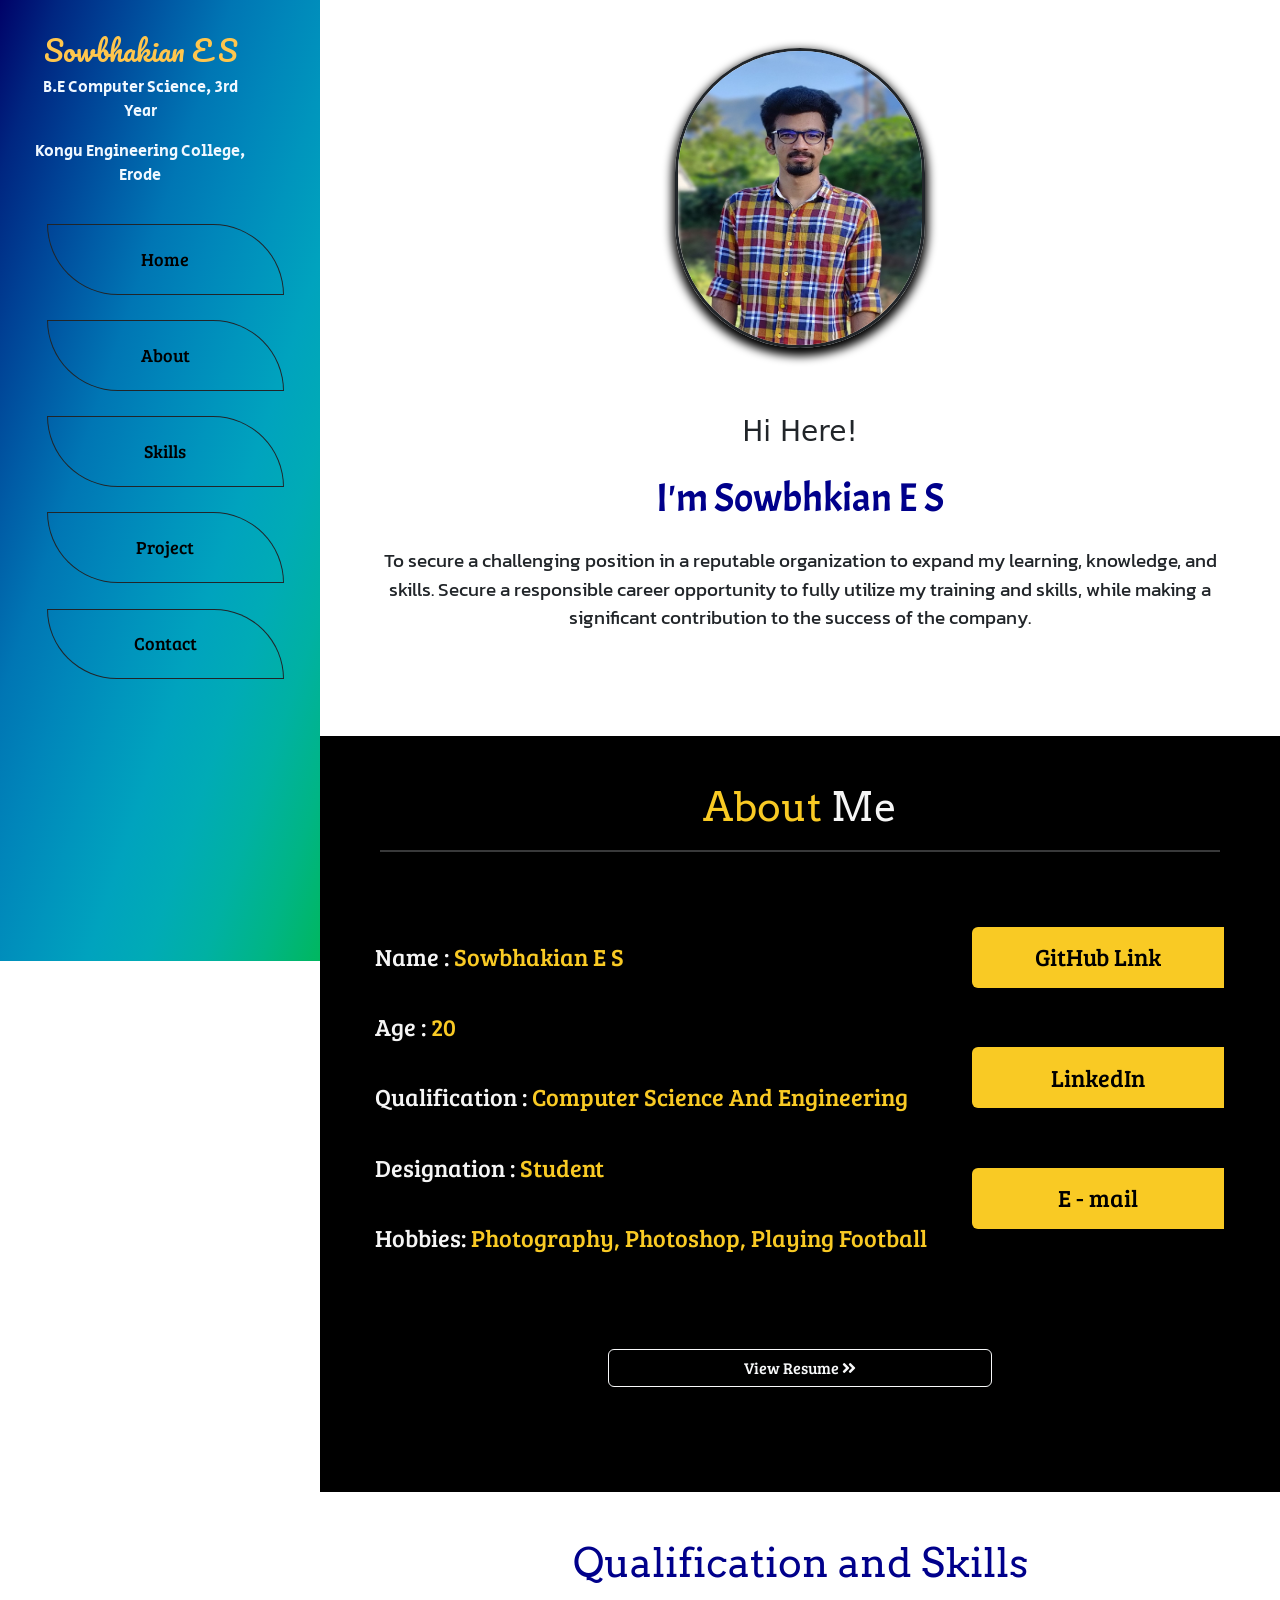
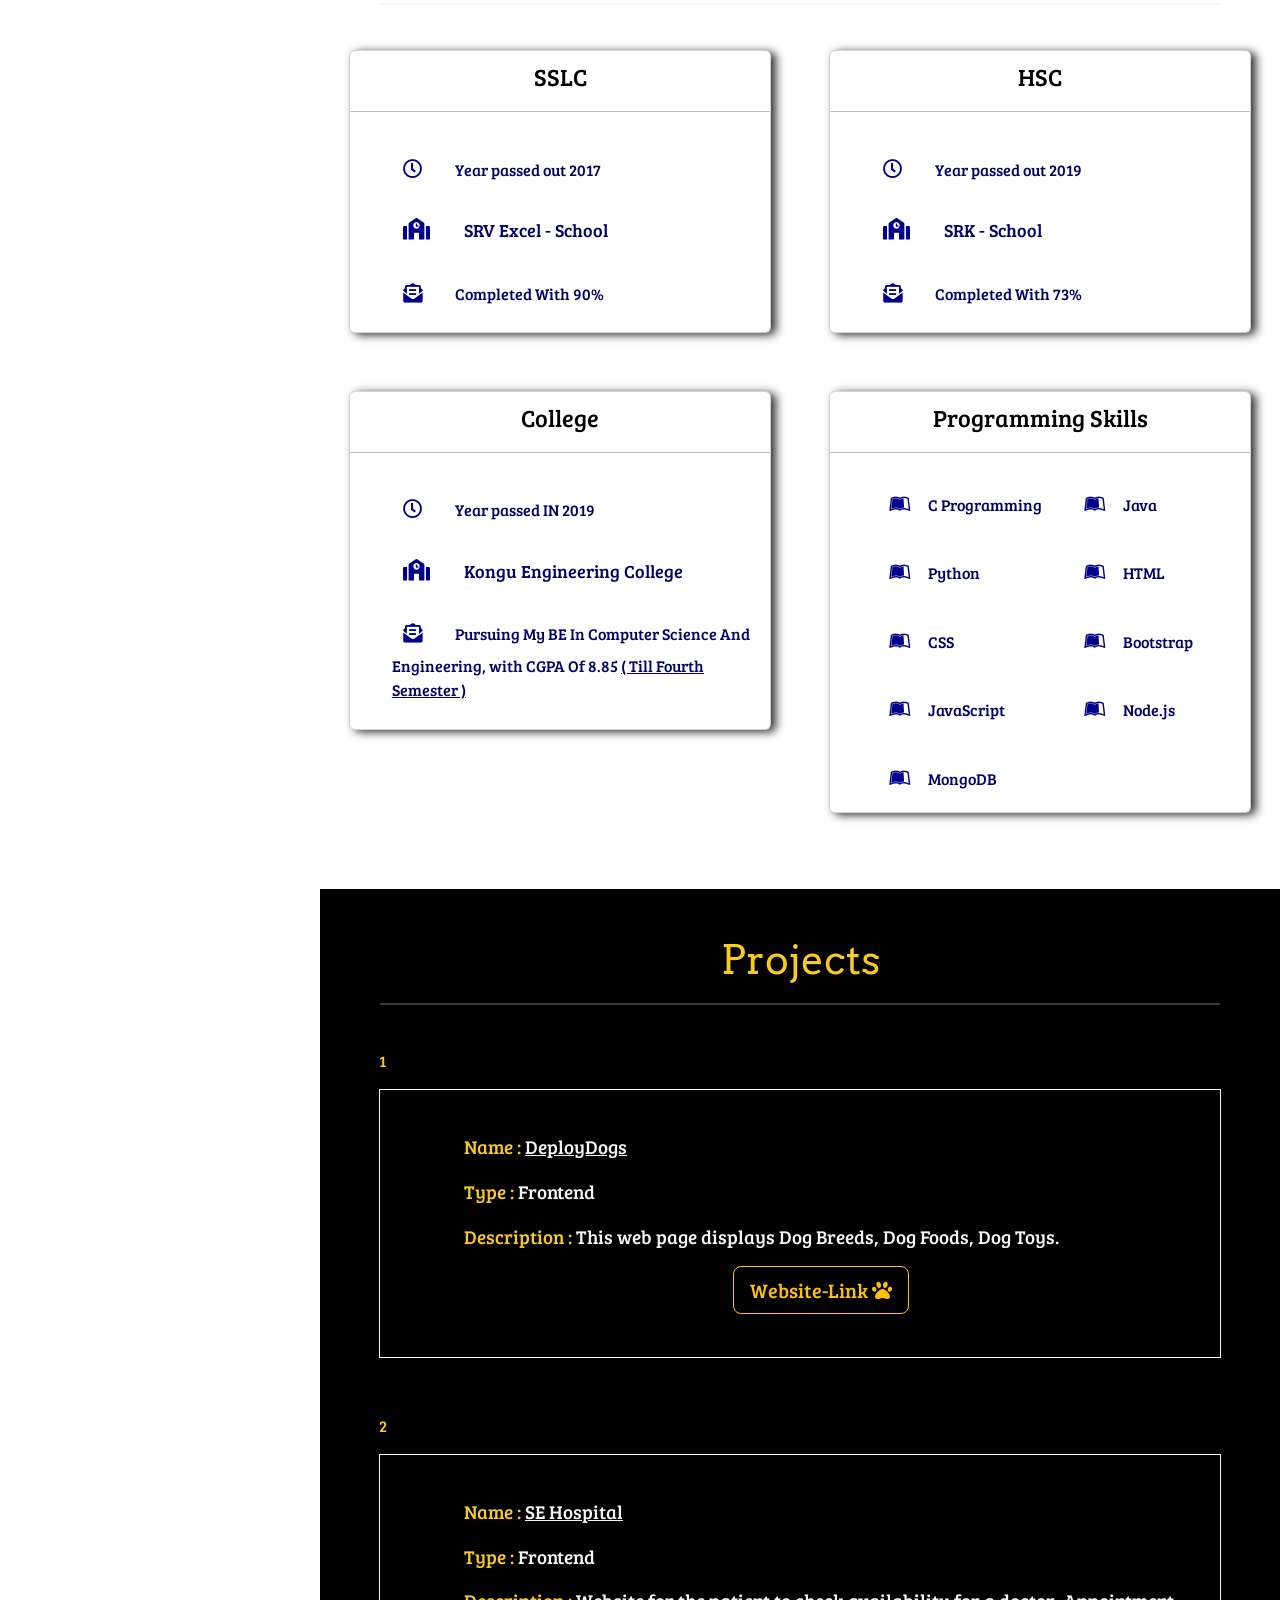
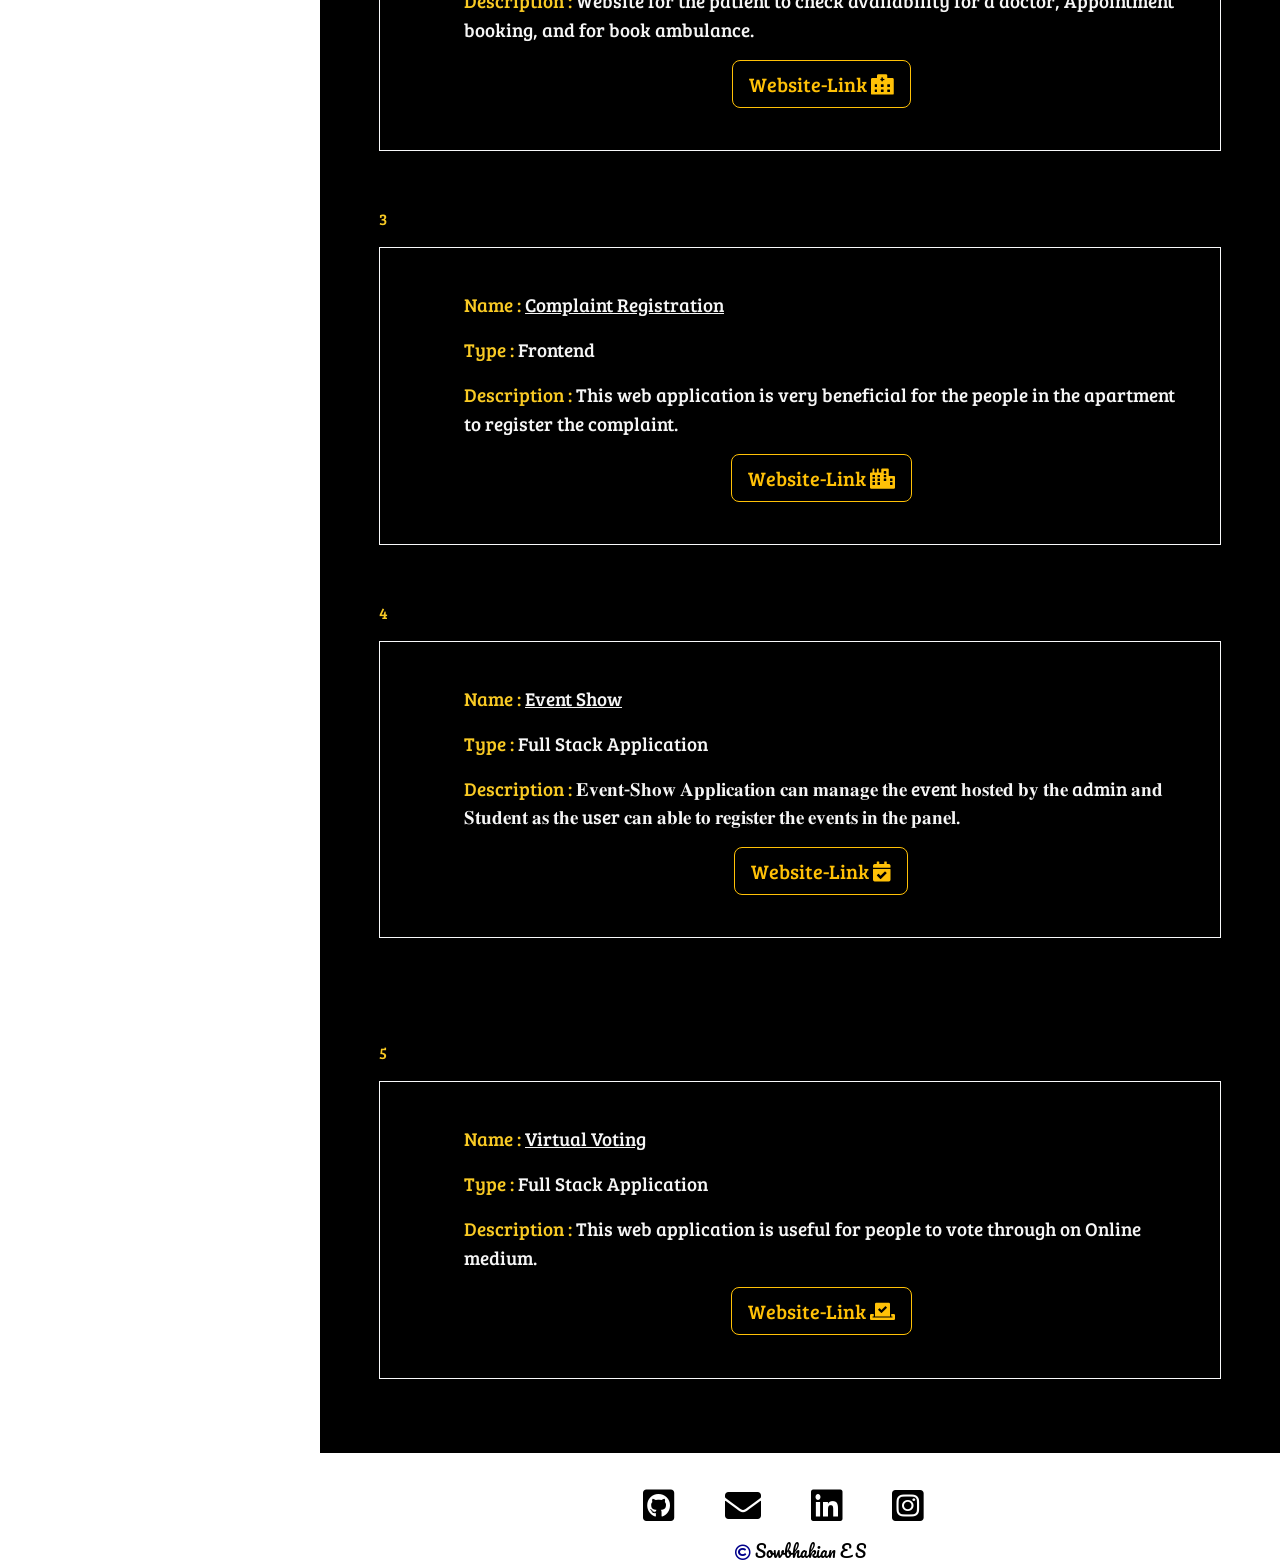
==== index.html @ ce93e69b "Animations added!" ====
<!DOCTYPE html>
<html lang="en">

<head>
    <meta charset="UTF-8">
    <meta http-equiv="X-UA-Compatible" content="IE=edge">
    <meta name="viewport" content="width=device-width, initial-scale=1.0">
    <link rel="icon" type="image/jpg" sizes="32x32" href="CV.jpg">
    <title>Sowbhakian CV</title>


    <!-- icons links -->
    <link rel="stylesheet" href="https://cdnjs.cloudflare.com/ajax/libs/font-awesome/5.15.3/css/all.min.css" integrity="sha512-iBBXm8fW90+nuLcSKlbmrPcLa0OT92xO1BIsZ+ywDWZCvqsWgccV3gFoRBv0z+8dLJgyAHIhR35VZc2oM/gI1w==" crossorigin="anonymous" referrerpolicy="no-referrer"
    />

    <!-- google-font -->
    <link rel="preconnect" href="https://fonts.googleapis.com">
    <link rel="preconnect" href="https://fonts.gstatic.com" crossorigin>
    <link href="https://fonts.googleapis.com/css2?family=Bree+Serif&family=Scheherazade+New:wght@700&display=swap" rel="stylesheet">
    <link href="https://fonts.googleapis.com/css2?family=Secular+One&display=swap" rel="stylesheet">
    <link href="https://fonts.googleapis.com/css2?family=Kanit&display=swap" rel="stylesheet">
    <link href="https://fonts.googleapis.com/css2?family=Acme&display=swap" rel="stylesheet">
    <link href="https://fonts.googleapis.com/css2?family=Pacifico&display=swap" rel="stylesheet">
    <link href="https://fonts.googleapis.com/css2?family=Arvo:wght@700&display=swap" rel="stylesheet">

    <!-- google icons -->
    <link rel="stylesheet" href="https://fonts.googleapis.com/icon?family=Material+Icons">

    <!-- bootstrap links -->
    <link rel="stylesheet" href="https://stackpath.bootstrapcdn.com/bootstrap/4.1.3/css/bootstrap.min.css" integrity="sha384-MCw98/SFnGE8fJT3GXwEOngsV7Zt27NXFoaoApmYm81iuXoPkFOJwJ8ERdknLPMO" crossorigin="anonymous">
    <link href="https://cdn.jsdelivr.net/npm/bootstrap@5.0.2/dist/css/bootstrap.min.css" rel="stylesheet" integrity="sha384-EVSTQN3/azprG1Anm3QDgpJLIm9Nao0Yz1ztcQTwFspd3yD65VohhpuuCOmLASjC" crossorigin="anonymous">
    <script src="https://cdn.jsdelivr.net/npm/bootstrap@5.0.2/dist/js/bootstrap.bundle.min.js" integrity="sha384-MrcW6ZMFYlzcLA8Nl+NtUVF0sA7MsXsP1UyJoMp4YLEuNSfAP+JcXn/tWtIaxVXM" crossorigin="anonymous"></script>
    <link rel="stylesheet" href="styles.css">


    <!-- Animation -->
    <link href="https://unpkg.com/aos@2.3.1/dist/aos.css" rel="stylesheet">
    <script src="https://unpkg.com/aos@2.3.1/dist/aos.js"></script>



</head>

<body class="wholeBody">

    <!-- NavBAr -->
    <section>
        <header>
            <div id="NavBarSec" class="whole-header float-left col-lg-3 col-md-3">
                <div class="container">
                    <div class="user">
                        <!-- <img src="me.jpg" alt=""> -->
                        <h3 class="name">Sowbhakian E S</h3>
                        <p>B.E Computer Science, 3rd Year</p>
                        <p>Kongu Engineering College, Erode</p>
                    </div>

                    <nav class="navbar ">
                        <ul class="row">
                            <li class="liClsNavBar col-lg-11 border border-dark"><a class="navbarText" href="#">Home</a></li>
                            <li class="liClsNavBar col-lg-11 border border-dark"><a class="navbarText " href="#about">About</a></li>
                            <li class="liClsNavBar col-lg-11 border border-dark"><a class="navbarText " href="#skills">Skills  </a></li>
                            <li class="liClsNavBar col-lg-11 border border-dark"><a class="navbarText " href="#project">Project</a></li>
                            <li class="liClsNavBar col-lg-11 border border-dark navbarBottom"><a class="navbarText " href="#contact">Contact</a></li>
                        </ul>
                    </nav>
                </div>
            </div>
        </header>
    </section>


    <!-- MenuBar Icon -->
    <div id="Toggler" class="sticky-top upDiv text-right">
        <a href="#title-section">
            <i class="fas fa-2x fa-bars fa-1x text-warning BurgerIcon" type="button" data-toggle="modal" data-target="#signin-Modal"></i>
        </a>
    </div>

    <!-- Context Body -->
    <div class="row container-fluid">

        <!-- Home -->
        <div class="col-lg-3"></div>
        <section class="home col-lg-9" id="home">
            <div class=" text-center mt-5 mb-5" data-aos="zoom-in-up" data-aos-duration="1000">
                <img class="avatar rounded-2 avatar-user imgCls border border-dark border-3" src="sowbi.jpg" width="250" height="300" alt="@sowbhakian">
            </div>

            <div class="homeFullCont">
                <div data-aos="zoom-in-up" data-aos="flip-up" data-aos-duration="1500">
                    <h3 class="text-center">Hi Here!</h3>
                    <h1 class="homeName text-center">I'm Sowbhkian E S</h1>
                </div>
                <p class="home-para">To secure a challenging position in a reputable organization to expand my learning, knowledge, and skills. Secure a responsible career opportunity to fully utilize my training and skills, while making a significant contribution to the
                    success of the company.</p>
            </div>
        </section>



        <!-- About -->
        <div class="col-lg-3"></div>
        <section class="col-lg-9" id="about">

            <h1 class="headingTemp AllHeading">About <span>Me</span></h1>
            <div class="pl-5 pr-5">
                <hr class="text-warning border border-1">
            </div>

            <div class="row">

                <div class="col-lg-8" data-aos="fade-up-right" data-aos-duration="1000">
                    <p class="abtInfos abtTop"><span>Name :</span> Sowbhakian E S</p>
                    <p class="abtInfos"><span>Age :</span> 20</p>
                    <p class="abtInfos"><span>Qualification :</span> Computer Science And Engineering</p>
                    <p class="abtInfos"><span>Designation :</span> Student</p>
                    <p class="abtInfos "><span>Hobbies:</span> Photography, Photoshop, Playing Football</p>

                </div>
                <div class="col-lg-4" data-aos="fade-up-left" data-aos-duration="1000">
                    <div class="infoLinksDiv ">
                        <a href="https://github.com/sowbhakian" target="_blank">
                            <div class="rounded-start Abtlinks">
                                GitHub Link
                            </div>
                        </a>
                    </div>
                    <div class="infoLinksDiv ">
                        <a href="https://www.linkedin.com/in/sowbhakian/" target="_blank">
                            <div class="rounded-start Abtlinks">
                                LinkedIn
                            </div>
                        </a>
                    </div>
                    <div class="infoLinksDiv">
                        <a href="mailto:sowbhakian.shansan@gmail.com" target="_blank">
                            <div class="rounded-start Abtlinks ">
                                E - mail
                            </div>
                        </a>
                    </div>
                </div>
                <div class="dowloadCV text-center">
                    <a href="Sowbhakian.pdf" download>
                        <button type="button" target="blank" class="btn btn-outline-light btn-block ">View Resume <i class="fas fa-angle-double-right"></i></button>
                    </a>
                </div>
            </div>
        </section>


        <!-- Skills -->
        <div class="col-lg-3"></div>
        <section class="col-lg-9" id="skills">

            <h1 class="headingTemp">

                <h1 class=" text-center AllHeading"> <span class="QuaHead">Qualification and Skills</span></h1>
                <div class="pl-5 pr-5">
                    <hr class="text-dark border border-1">
                </div>

                <div class="row">

                    <!-- SRV -->
                    <div class="col-lg-6 col-md-6 cardWhole" data-aos="zoom-out-right" data-aos-duration="1000">
                        <div class="card">
                            <div class="cardHeader">SSLC
                                <hr>
                            </div>

                            <div class="cardBody">
                                <div class="cardList">
                                    <i class="far fa-clock CardIcons "></i> <span class="cardText"> Year passed out 2017</span>
                                </div>

                                <div class="cardList">
                                    <a href="http://srvexcel.org/" target="_blank">
                                        <i class="fas fa-school CardIcons"></i> <span class="cardText"> SRV Excel - School </span>
                                    </a>
                                </div>

                                <div class="cardList">
                                    <i class="fas fa-envelope-open-text CardIcons "></i> <span class="cardText"> Completed With 90% </span>
                                </div>
                            </div>
                        </div>
                    </div>

                    <!-- SRK -->
                    <div class="col-lg-6 col-md-6 cardWhole" data-aos="zoom-out-left" data-aos-duration="1000">
                        <div class="card">
                            <div class="cardHeader">HSC
                                <hr>
                            </div>

                            <div class="cardBody">
                                <div class="cardList">
                                    <i class="far fa-clock CardIcons "></i> <span class="cardText"> Year passed out 2019</span>
                                </div>

                                <div class="cardList">
                                    <a href="http://srkschool.edu.in/" target="_blank">
                                        <i class="fas fa-school CardIcons"></i> <span class="cardText"> SRK - School </span>
                                    </a>
                                </div>

                                <div class="cardList">
                                    <i class="fas fa-envelope-open-text CardIcons "></i> <span class="cardText"> Completed With 73% </span>
                                </div>
                            </div>
                        </div>
                    </div>

                    <!-- CLG -->
                    <div class="col-lg-6 col-md-6 cardWhole" data-aos="zoom-out-right" data-aos-duration="1000">
                        <div class="card">

                            <div class="cardHeader"> College
                                <hr>
                            </div>

                            <div class="cardBody mb-2">
                                <div class="cardList">
                                    <i class="far fa-clock CardIcons "></i> <span class="cardText"> Year passed IN 2019</span>
                                </div>

                                <div class="cardList">
                                    <a href="https://kongu.ac.in/" target="_blank">
                                        <i class="fas fa-school CardIcons"></i> <span class="cardText"> Kongu Engineering College </span>
                                    </a>
                                </div>

                                <div class="cardList">
                                    <i class="fas fa-envelope-open-text CardIcons"></i> <span class="cardText"> Pursuing My BE In Computer Science And Engineering, with CGPA Of 8.85 <u> ( Till Fourth Semester )</u></span>
                                </div>
                            </div>
                        </div>
                    </div>

                    <!--Programming Skills -->
                    <div class="col-lg-6 col-md-6 cardWhole skillEnd" data-aos="zoom-out-left" data-aos-duration="1000">
                        <div class="card">

                            <div class="cardHeader">
                                Programming Skills
                                <hr>
                            </div>

                            <div class="cardBody row">

                                <div class="cardList col-lg-6">
                                    <i class="fab fa-leanpub CardIcons "></i> <span class="cardText">C Programming</span>
                                </div>
                                <div class="cardList col-lg-6">
                                    <i class="fab fa-leanpub CardIcons "></i> <span class="cardText">Java</span>
                                </div>
                                <div class="cardList col-lg-6">
                                    <i class="fab fa-leanpub CardIcons "></i> <span class="cardText">Python</span>
                                </div>

                                <div class="cardList col-lg-6">
                                    <i class="fab fa-leanpub CardIcons "></i> <span class="cardText">HTML</span>
                                </div>
                                <div class="cardList col-lg-6">
                                    <i class="fab fa-leanpub CardIcons "></i> <span class="cardText">CSS</span>
                                </div>
                                <div class="cardList col-lg-6">
                                    <i class="fab fa-leanpub CardIcons "></i> <span class="cardText">Bootstrap</span>
                                </div>
                                <div class="cardList col-lg-6">
                                    <i class="fab fa-leanpub CardIcons "></i> <span class="cardText">JavaScript</span>
                                </div>
                                <div class="cardList col-lg-6">
                                    <i class="fab fa-leanpub CardIcons "></i> <span class="cardText">Node.js</span>
                                </div>
                                <div class="cardList col-lg-6">
                                    <i class="fab fa-leanpub CardIcons "></i> <span class="cardText">MongoDB</span>
                                </div>

                            </div>
                        </div>
                    </div>

                </div>

        </section>


        <!-- Project -->
        <div class="col-lg-3"></div>
        <section class="col-lg-9" id="project">

            <h1 class="headingTemp AllHeading">Projects</h1>
            <div class="pl-5 pr-5">
                <hr class="text-warning border border-1">
            </div>

            <!-- Project-1 -->
            <div class="projectsWhole">
                <p>1</p>
                <div class="border border-light projectHover" data-aos="fade-up" data-aos-anchor-placement="top-center" data-aos-duration="1000">
                    <p>Name : <span> <u> DeployDogs</u></span></p>
                    <p>Type : <span> Frontend</span></p>
                    <p>Description : <span> This web page displays Dog Breeds, Dog Foods, Dog Toys.</span></p>
                    <div class="text-center">
                        <a href="https://sowbhakian.github.io/DeployDogs/" target="_blank">
                            <button type="button" class="btn btn-outline-warning btn-lg ">Website-Link <i class="fas fa-paw"></i></button>
                        </a>
                    </div>
                </div>
            </div>


            <!-- project-2 -->
            <div class="projectsWhole">
                <p>2</p>
                <div class="border border-light projectHover" data-aos="fade-up" data-aos-anchor-placement="top-center" data-aos-duration="1000">
                    <p>Name : <span> <u> SE  Hospital</u></span></p>
                    <p>Type : <span> Frontend</span></p>
                    <p>Description : <span> Website for the patient to check availability for a doctor, Appointment booking, and for book ambulance.</span></p>
                    <div class="text-center">
                        <a href="https://sowbhakian.github.io/Hospital-SE/" target="_blank">
                            <button type="button" class="btn btn-outline-warning btn-lg ">Website-Link <i class="fas fa-hospital-alt"></i></button>
                        </a>
                    </div>
                </div>
            </div>

            <!-- project-3 -->
            <div class="projectsWhole">
                <p>3</p>
                <div class="border border-light projectHover" data-aos="fade-up" data-aos-anchor-placement="top-center" data-aos-duration="1000">
                    <p>Name : <span> <u>Complaint Registration</u></span></p>
                    <p>Type : <span> Frontend</span></p>
                    <p>Description : <span> This web application is very beneficial for the people in the apartment to register the complaint.</span></p>
                    <div class="text-center">
                        <a href="https://sowbhakian.github.io/Complaint-Registration/index.html" target="_blank">
                            <button type="button" class="btn btn-outline-warning btn-lg ">Website-Link <i class="fas fa-city"></i></button>
                        </a>
                    </div>
                </div>
            </div>
            <!-- project-4 -->
            <div class="projectsWhole skillEnd">
                <p>4</p>
                <div class="border border-light projectHover" data-aos="fade-up" data-aos-anchor-placement="top-center" data-aos-duration="1000">
                    <p>Name : <span> <u> Event Show</u></span></p>
                    <p>Type : <span> Full Stack Application</span></p>
                    <p>Description : <span>
                        𝐄𝐯𝐞𝐧𝐭-𝐒𝐡𝐨𝐰 𝐀𝐩𝐩𝐥𝐢𝐜𝐚𝐭𝐢𝐨𝐧 𝐜𝐚𝐧 𝐦𝐚𝐧𝐚𝐠𝐞 𝐭𝐡𝐞 event 𝐡𝐨𝐬𝐭𝐞𝐝 𝐛𝐲 𝐭𝐡𝐞 admin 𝐚𝐧𝐝 𝐒𝐭𝐮𝐝𝐞𝐧𝐭 𝐚𝐬 𝐭𝐡𝐞 user 𝐜𝐚𝐧 𝐚𝐛𝐥𝐞 𝐭𝐨 𝐫𝐞𝐠𝐢𝐬𝐭𝐞𝐫 𝐭𝐡𝐞 𝐞𝐯𝐞𝐧𝐭𝐬 𝐢𝐧 𝐭𝐡𝐞 𝐩𝐚𝐧𝐞𝐥.</span></p>
                    <div class="text-center">
                        <a href="https://eventshow.herokuapp.com/" target="_blank">
                            <button type="button" class="btn btn-outline-warning btn-lg ">Website-Link  <i class="fas fa-calendar-check"></i></button>
                        </a>
                    </div>
                </div>
            </div>

            <!-- project-4 -->
            <!-- skill END  -->
            <div class="projectsWhole skillEnd">
                <p>5</p>
                <div class="border border-light projectHover" data-aos="fade-up" data-aos-anchor-placement="top-center" data-aos-duration="1000">
                    <p>Name : <span> <u> Virtual Voting</u></span></p>
                    <p>Type : <span> Full Stack Application</span></p>
                    <p>Description : <span> This web application is useful for people to vote through on Online medium.</span></p>
                    <div class="text-center">
                        <a href="" target="_blank">
                            <button type="button" class="btn btn-outline-warning btn-lg ">Website-Link <i class="fas fa-vote-yea"></i></button>
                        </a>
                    </div>
                </div>
            </div>

        </section>



        <!-- footer -->
        <div class="col-lg-3"></div>
        <footer class="col-lg-9" id="contact">
            <div class="text-center">

                <h5 class="contact">
                    <a href="https://github.com/sowbhakian" target="_blank">
                        <i class="fab fa-github-square fa-2x contactIcons"></i>
                    </a>
                    <a href="mailto:sowbhakian.shansan@gmail.com" target="_blank">
                        <i class="fas fa-envelope fa-2x contactIcons"></i>
                    </a>
                    <a href="https://www.linkedin.com/in/sowbhakian/" target="_blank">
                        <i class="fab fa-linkedin fa-2x contactIcons"></i>
                    </a>
                    <a href="https://www.instagram.com/_._sowbiphillic_._/" target="_blank">
                        <i class="fab fa-instagram-square fa-2x contactIcons"></i>
                    </a>
                </h5>
                <span class="SowbiName">  <i class="far fa-copyright"></i>  Sowbhakian E S</span>
            </div>
        </footer>
    </div>


    <article>
        <div class="modal fade" id="signin-Modal" tabindex="-1" role="dialog" aria-labelledby="exampleModalLabel" aria-hidden="true">
            <div class="modal-dialog modal-dialog-centered" role="document">
                <div class="modal-content">
                    <!-- Close -->
                    <div class="modal-header border-bottom-0">
                        <button type="button" class="close" data-dismiss="modal" aria-label="Close"><span aria-hidden="true">&times;</span>
                        </button>
                    </div>

                    <!-- Context -->
                    <div class="modal-body">
                        <div class="container wholeModel">
                            <div class="userModel text-center">
                                <h3>Sowbhakian E S</h3>
                                <p>B.E Computer Scienc, 3rd Year</p>
                                <p>Kongu Engineering College, Erode</p>
                            </div>

                            <div class="container ModelItems">
                                <p data-dismiss="modal" aria-label="Close" class="border border-dark navbarTextModel " onclick="jumpto('home')">Home</p>
                            </div>
                            <div class="container ModelItems">
                                <p data-dismiss="modal" aria-label="Close" class="border border-dark navbarTextModel " onclick="jumpto('about')">About</p>
                            </div>
                            <div class="container ModelItems">
                                <p data-dismiss="modal" aria-label="Close" class="border border-dark navbarTextModel " onclick="jumpto('skills')">Skills</p>
                            </div>
                            <div class="container ModelItems">
                                <p data-dismiss="modal" aria-label="Close" class="border border-dark navbarTextModel " onclick="jumpto('project')">Project</p>
                            </div>
                            <div class="container ModelItems">
                                <p data-dismiss="modal" aria-label="Close" class="border border-dark navbarTextModel " onclick="jumpto('contact')">Contact</p>
                            </div>
                        </div>
                    </div>
                </div>
            </div>
    </article>


    <!-- jQuery -->
    <script src='https://code.jquery.com/jquery-3.3.1.slim.min.js'></script>
    <!-- Popper JS -->
    <script src='https://cdnjs.cloudflare.com/ajax/libs/popper.js/1.14.3/umd/popper.min.js'></script>
    <!-- Bootstrap JS -->
    <script src='https://stackpath.bootstrapcdn.com/bootstrap/4.1.3/js/bootstrap.min.js'></script>
    <script>
        AOS.init();

        function jumpto(anchor) {
            window.location.href = "#" + anchor;
        }
    </script>
</body>

</html>
---- styles.css ----
li {
    list-style-type: none;
}

a,
a:hover {
    text-decoration: none;
}

.whole-header {
    color: aliceblue;
    background-color: rgb(48, 48, 48);
    position: fixed;
    z-index: 1;
    text-align: center;
    background-image: linear-gradient(to left top, #00b75f, #00b585, #00b1a3, #00abb6, #00a3be, #0095bd, #0086ba, #0076b4, #005ca6, #004195, #002681, #000268);
}

.navbarText {
    color: #000000;
    padding: 10% 15%;
}

.navbar {
    margin-top: 5%;
    text-align: left;
}

.liClsNavBar {
    text-align: center;
    padding: 8% 5%;
    margin: 5% 0;
    border-bottom-left-radius: 10rem;
    border-top-right-radius: 10rem;
    background-image: url("https://www.transparenttextures.com/patterns/45-degree-fabric-light.png");
    cursor: pointer;
}

a {
    font-size: large;
    font-family: 'Bree Serif';
}

a:hover {
    color: yellow;
}

.liClsNavBar:hover {
    box-shadow: 5px 2px 20px whitesmoke;
}

.navbarBottom {
    margin-bottom: 100%;
}

.user {
    text-align: center;
    margin-right: 15%;
    font-family: 'Secular One';
}

.name {
    font-family: 'Pacifico';
    margin-top: 15%;
    color: rgb(255, 198, 77);
    transition: transform .2s;
}

.name:hover {
    -ms-transform: scale(1.05);
    -webkit-transform: scale(1.05);
    transform: scale(1.35);
}

.gra-img {
    background-image: url("https://www.transparenttextures.com/patterns/45-degree-fabric-light.png");
}

@media screen and (min-width: 1024px) {
    #Toggler {
        display: none;
    }
}

@media screen and (max-width: 949px) {
    #NavBarSec {
        display: none;
    }
}


/* MenuBar */

.BurgerIcon {
    background-color: rgb(0, 0, 0);
    padding: 15% 15%;
    border-radius: 1rem;
}

.upDiv {
    top: 5%;
    margin-right: 3%;
    float: right;
}

@media screen and (max-width: 450px) {
    .BurgerIcon {
        padding: 35% 35%;
        font-size: x-large;
    }
    .upDiv {
        margin-right: 6%;
    }
}


/* model */

.navbarTextModel {
    padding: 5% 15%;
    border-bottom-left-radius: 10rem;
    border-top-right-radius: 10rem;
}

.liClsNavBar2 {
    padding: 0 10%;
}

.ModelItems {
    padding: 1.5% 20%;
}

.userModel {
    text-align: center;
    font-family: 'Secular One';
}

.wholeModel {
    padding-top: 5%;
    color: white;
    cursor: pointer;
    background-image: linear-gradient(to left top, #00b75f, #00b585, #00b1a3, #00abb6, #00a3be, #0095bd, #0086ba, #0076b4, #005ca6, #004195, #002681, #000268);
}

.navbarTextModel {
    font-weight: bolder;
    font-size: large;
    color: wheat;
    text-align: center;
    font-family: 'Bree Serif';
    background-image: url("https://www.transparenttextures.com/patterns/45-degree-fabric-light.png");
}


/* Image Home */

.avatar-user {
    border-radius: 10rem !important;
    box-shadow: 0px 5px 10px 3px #000000;
}

#home,
.wholeBody {
    background-color: #ffffff;
    background-image: url("https://www.transparenttextures.com/patterns/brushed-alum-dark.png");
}

.homeName {
    font-family: 'Acme';
    color: darkblue;
    margin: 3% 0;
}

.home-para {
    font-family: 'Kanit';
    font-size: larger;
    margin-bottom: 10%;
    text-align: center;
}

.container-fluid {
    padding: 0 0;
    margin: 0 0;
}

.homeFullCont {
    padding: 2% 5%;
}

@media screen and (max-width: 320px) {
    .homeFullCont {
        padding: 2% 1%;
    }
}


/* about */

#about,
#project {
    background-color: rgb(0, 0, 0);
    background-image: url("https://www.transparenttextures.com/patterns/brushed-alum-dark.png");
}

.headingTemp {
    margin-top: 5%;
    margin-bottom: 2%;
    text-align: center;
    color: #f9ca24;
}

span {
    color: whitesmoke;
}

.abtInfos {
    color: #f9ca24;
    font-size: 1.5rem;
    padding: 1.5% 0;
    padding-left: 7%;
    font-family: 'Bree Serif';
}

.abtTop {
    margin-top: 10%;
}

.Abtlinks {
    background-color: #f9ca24;
    padding: 5% 2%;
}

.infoLinksDiv {
    text-align: center;
    padding-right: 15%;
    margin-top: 20%;
    text-align: center;
}

.infoLinksDiv a {
    color: #000000;
    font-size: x-large;
}

.dowloadCV {
    padding: 7% 30%;
    margin-bottom: 4%;
}


/* Qualification */

.QuaHead {
    color: darkblue;
}

.card {
    font-family: 'Bree Serif';
    color: #000268;
    background: transparent;
    box-shadow: 5px 2px 10px rgb(49, 49, 49);
}

.card:hover {
    box-shadow: 5px 2px 20px rgb(49, 49, 49);
}

.cardWhole {
    text-align: center;
    padding: 3% 3%;
}

.cardHeader {
    font-size: 1.5rem;
    color: #000000;
    margin-top: 2%;
}

.cardBody {
    text-align: left;
    margin-left: 10%;
}

.CardIcons {
    background-color: white;
    color: darkblue;
    padding: 3% 3%;
    border-radius: 1rem;
    font-size: larger;
    background-image: url("https://www.transparenttextures.com/patterns/diamond-eyes.png");
}

.far {
    color: darkblue;
}

.cardText {
    color: #000268;
    margin-left: 5%;
}

.cardList {
    margin: 5% 0;
}

.skillEnd {
    margin-bottom: 5%;
}


/* Projects */

.projectsWhole {
    color: #f9ca24;
    padding: 3% 5%;
    font-family: 'Bree Serif';
}

.projectHover {
    padding: 5% 5%;
    padding-left: 10%;
    font-size: larger;
}


/* contact */

.contact {
    padding: 3% 15%;
    padding-bottom: 0;
}

.contactIcons {
    margin-right: 5%;
    padding: 1% 1%;
    border-radius: 1rem;
    color: black;
    background-color: white;
}

.contactIcons:hover {
    background-color: #000000;
    color: white;
}

.SowbiName {
    font-family: 'Pacifico';
    color: #000000;
}

.AllHeading {
    font-family: 'Arvo';
}
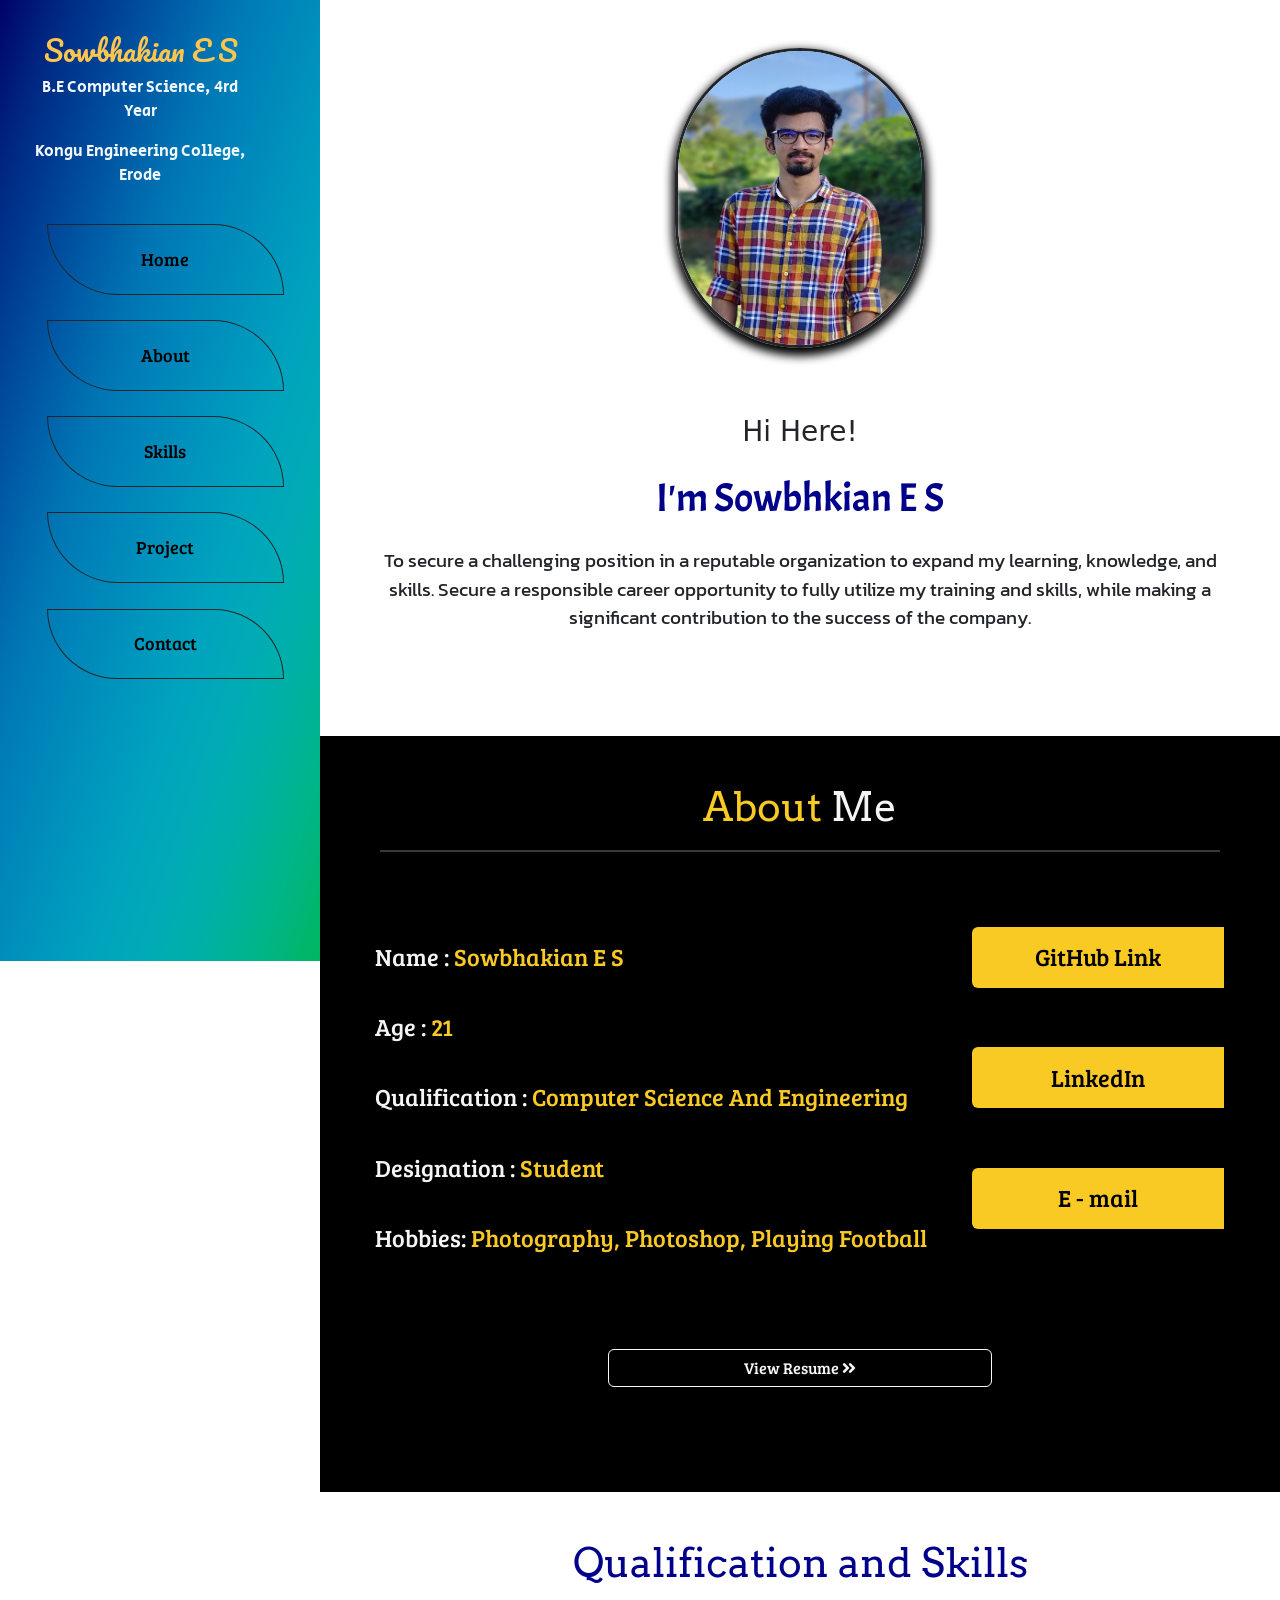
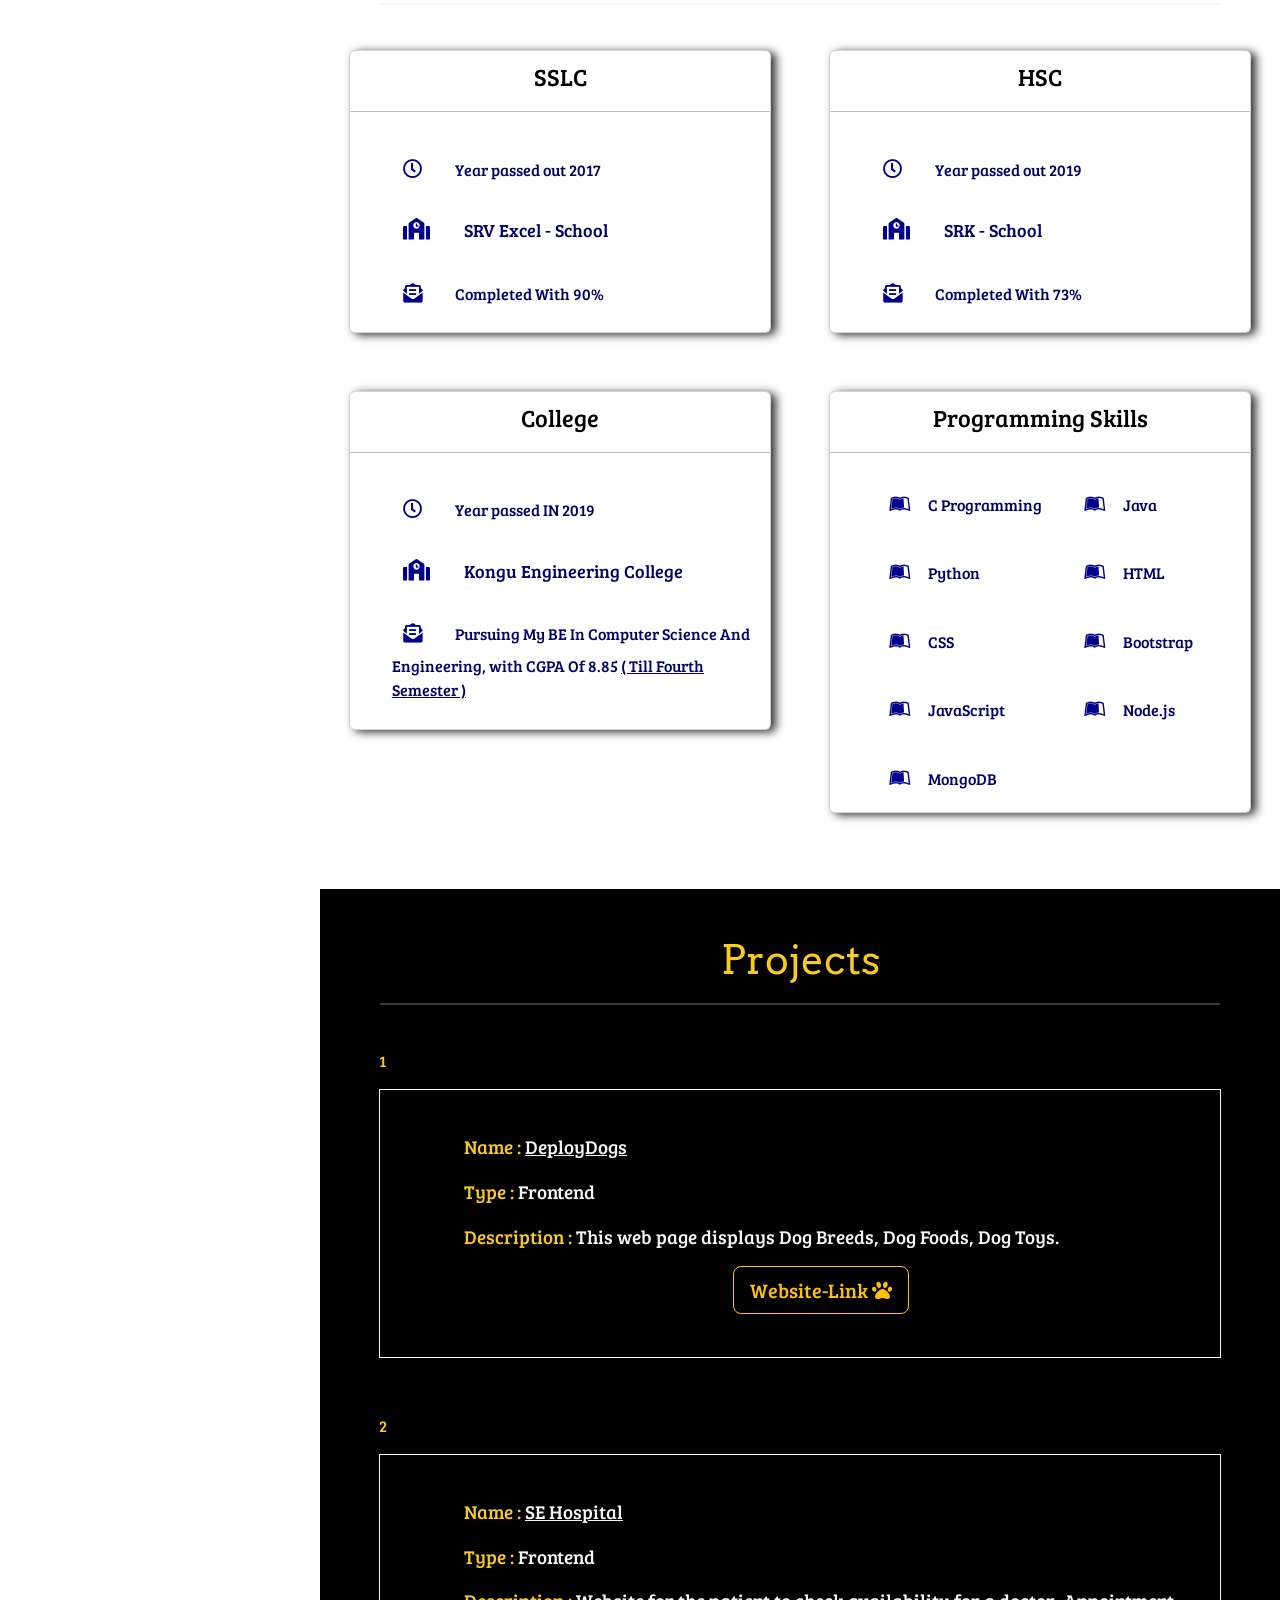
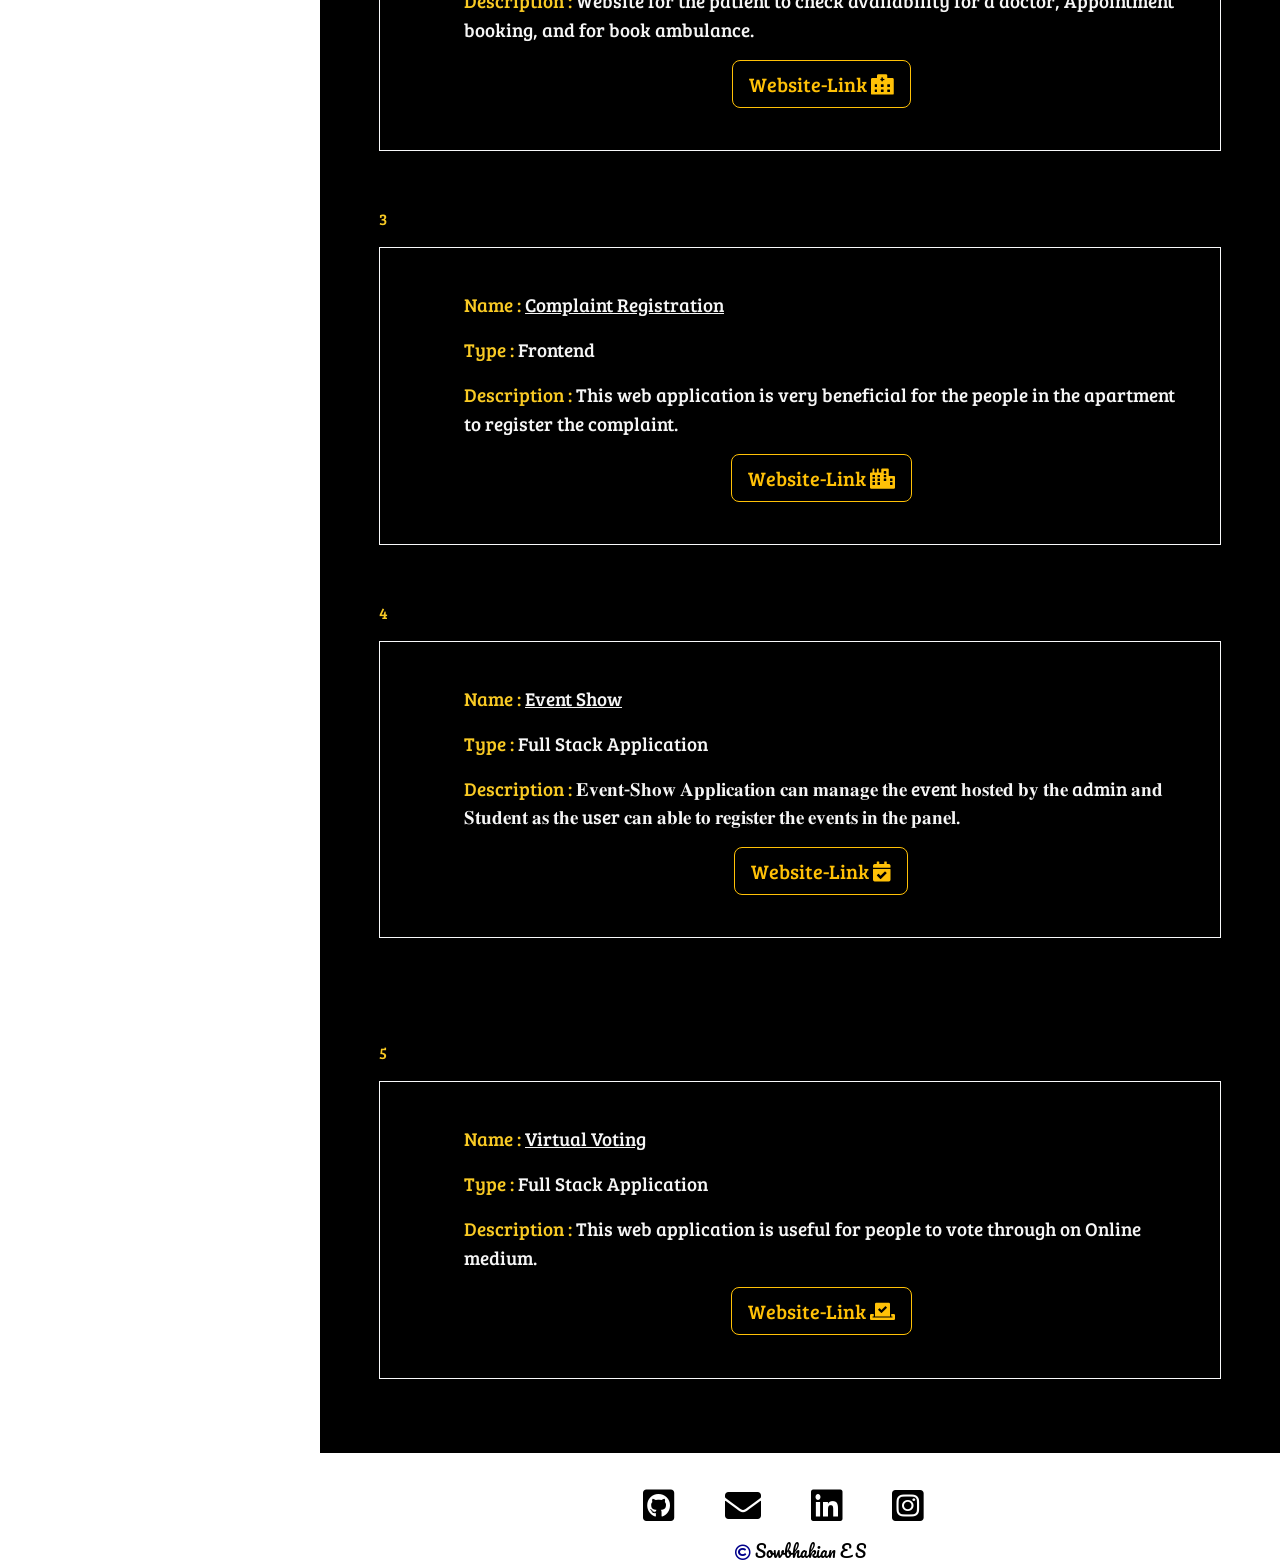
==== commit 7a2e4474: "Details updatedgit add ." ====
--- a/index.html
+++ b/index.html
@@ -51,7 +51,7 @@
                     <div class="user">
                         <!-- <img src="me.jpg" alt=""> -->
                         <h3 class="name">Sowbhakian E S</h3>
-                        <p>B.E Computer Science, 3rd Year</p>
+                        <p>B.E Computer Science, 4rd Year</p>
                         <p>Kongu Engineering College, Erode</p>
                     </div>
 
@@ -112,7 +112,7 @@
 
                 <div class="col-lg-8" data-aos="fade-up-right" data-aos-duration="1000">
                     <p class="abtInfos abtTop"><span>Name :</span> Sowbhakian E S</p>
-                    <p class="abtInfos"><span>Age :</span> 20</p>
+                    <p class="abtInfos"><span>Age :</span> 21</p>
                     <p class="abtInfos"><span>Qualification :</span> Computer Science And Engineering</p>
                     <p class="abtInfos"><span>Designation :</span> Student</p>
                     <p class="abtInfos "><span>Hobbies:</span> Photography, Photoshop, Playing Football</p>
@@ -142,7 +142,7 @@
                     </div>
                 </div>
                 <div class="dowloadCV text-center">
-                    <a href="Sowbhakian.pdf" download>
+                    <a href="Sowbhakian E S.pdf" download>
                         <button type="button" target="blank" class="btn btn-outline-light btn-block ">View Resume <i class="fas fa-angle-double-right"></i></button>
                     </a>
                 </div>
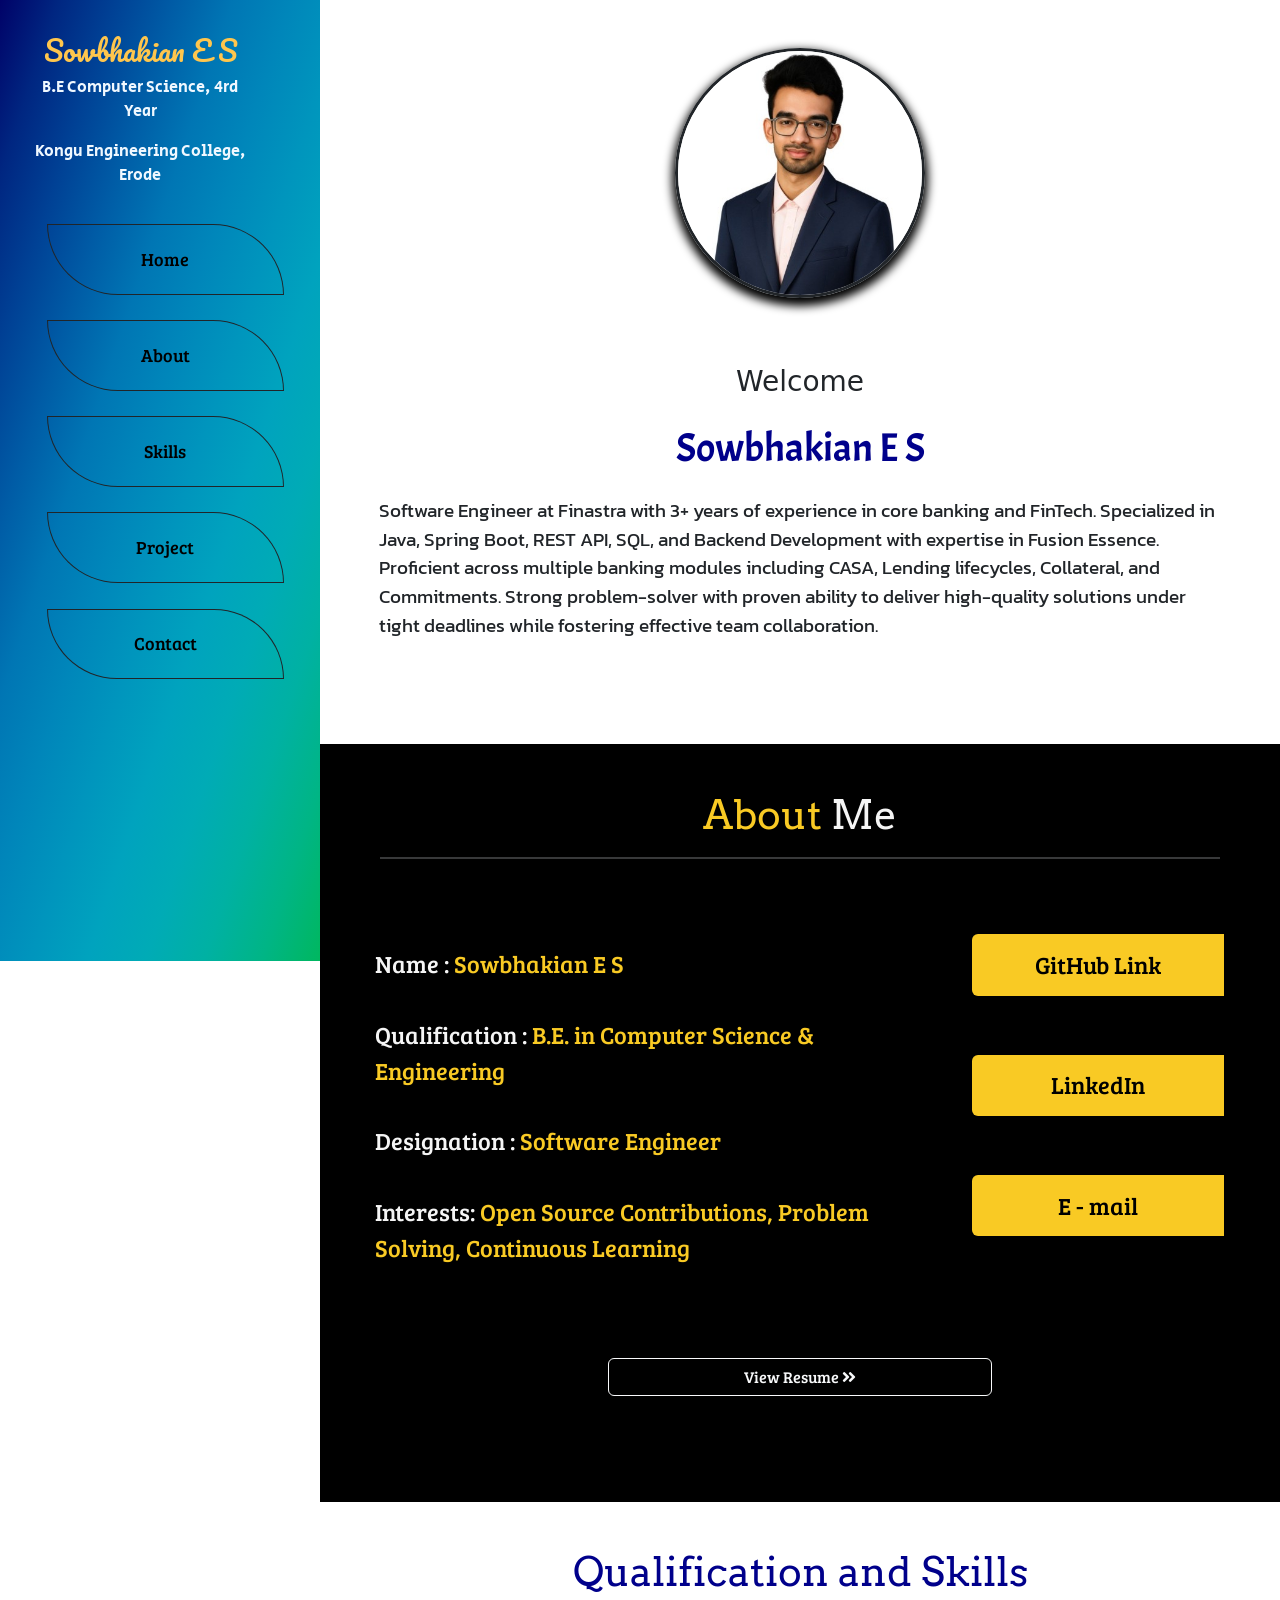
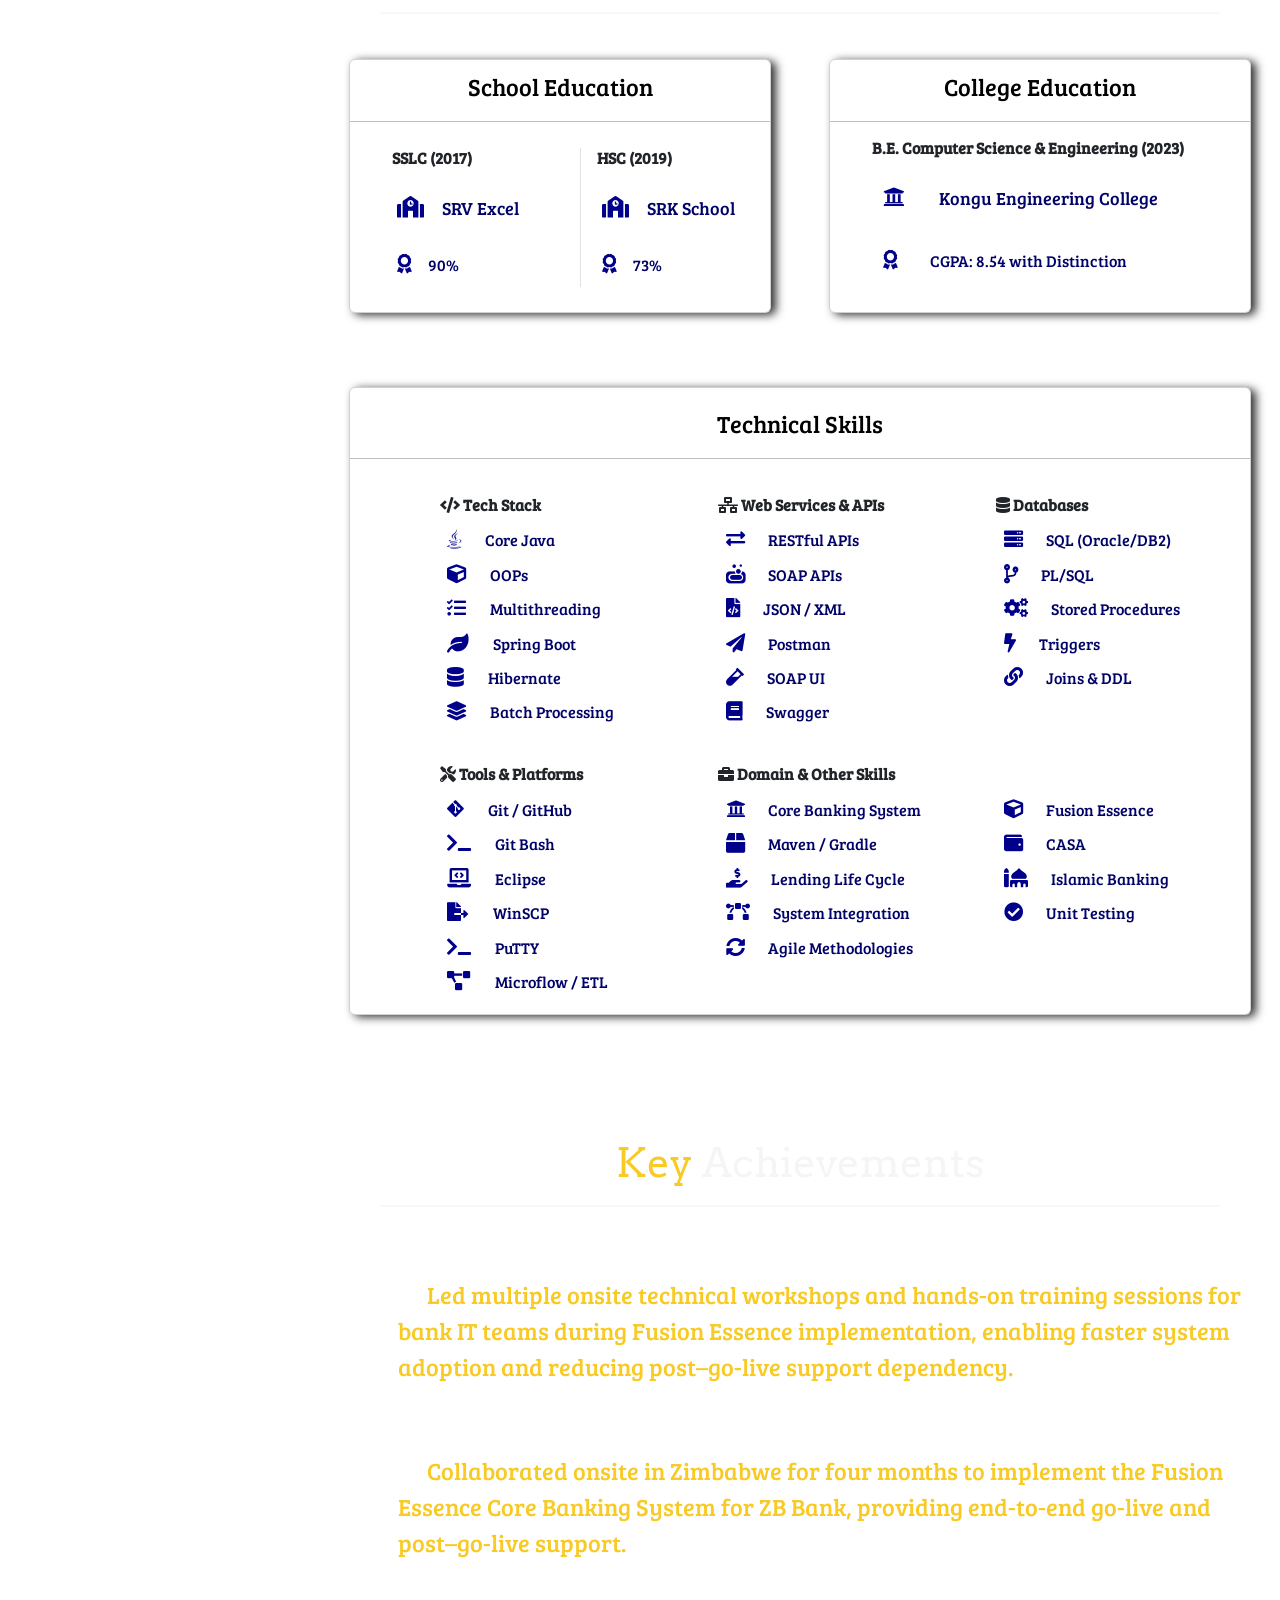
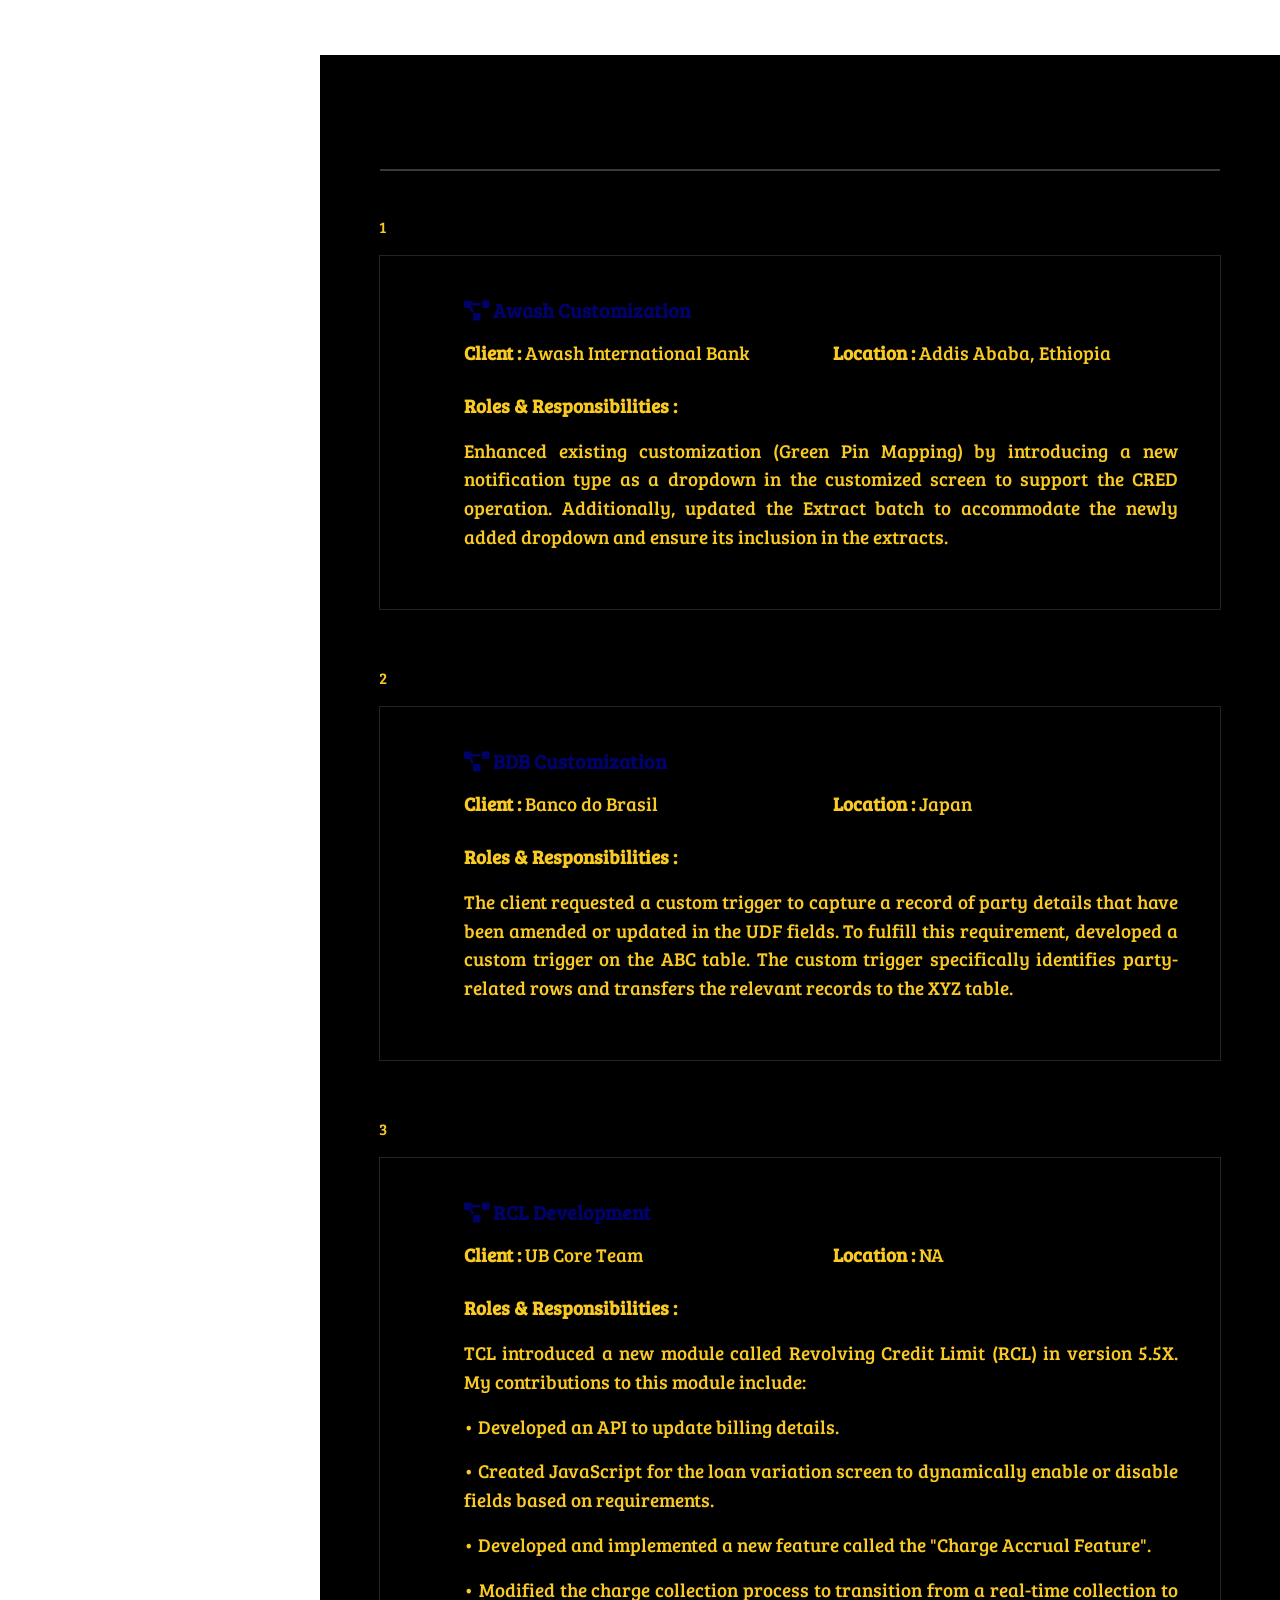
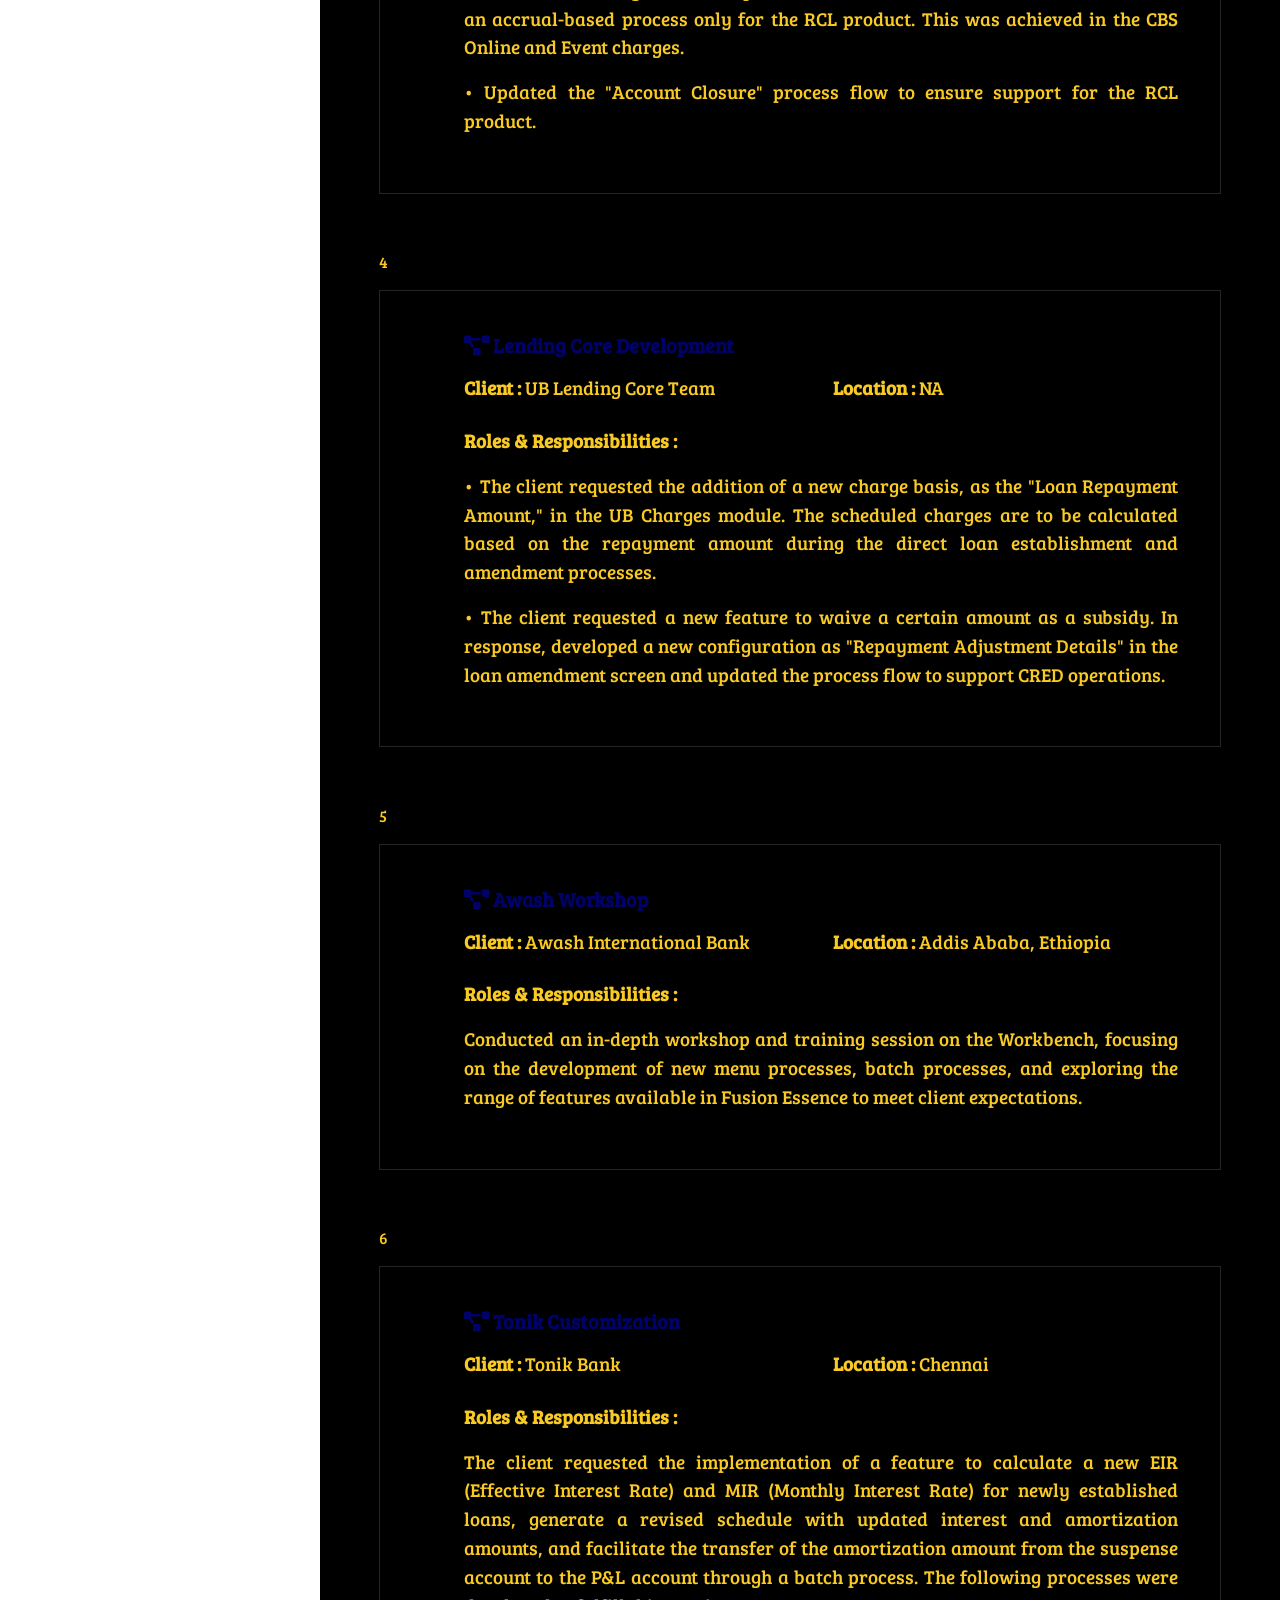
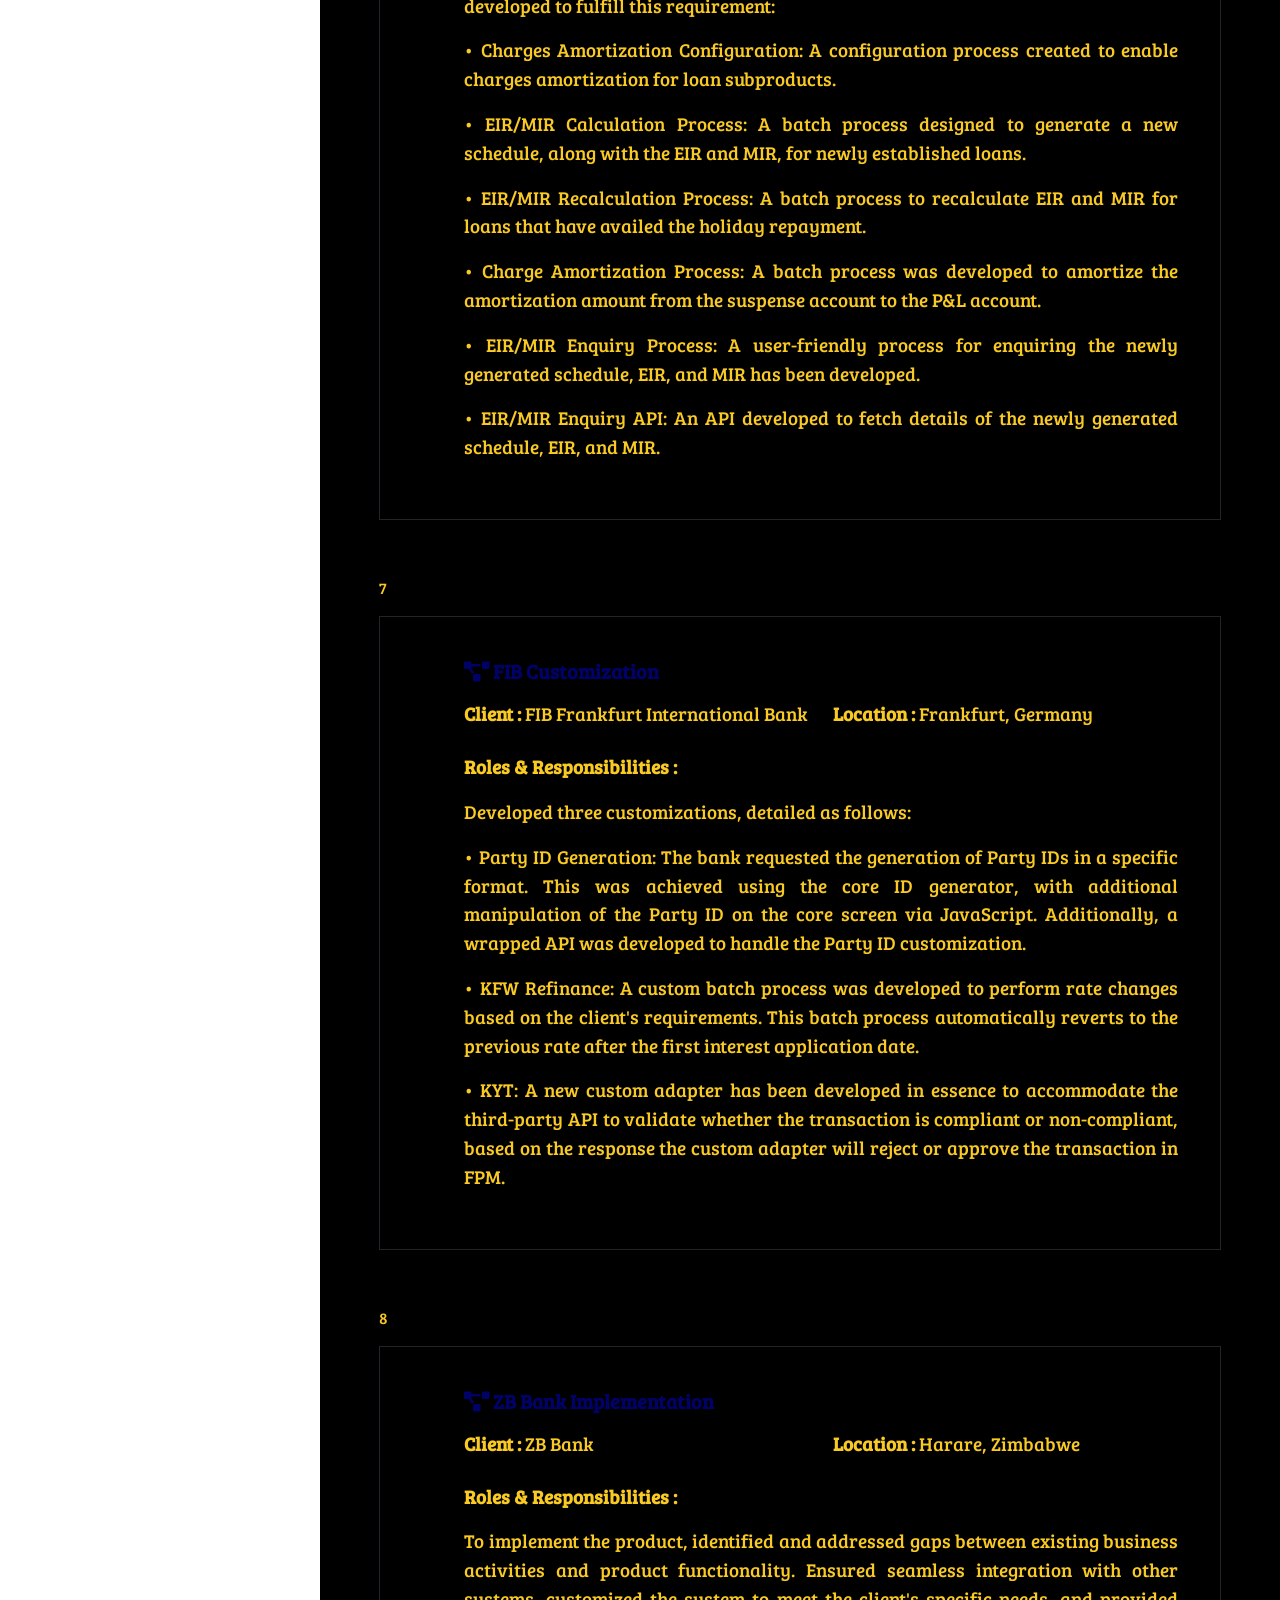
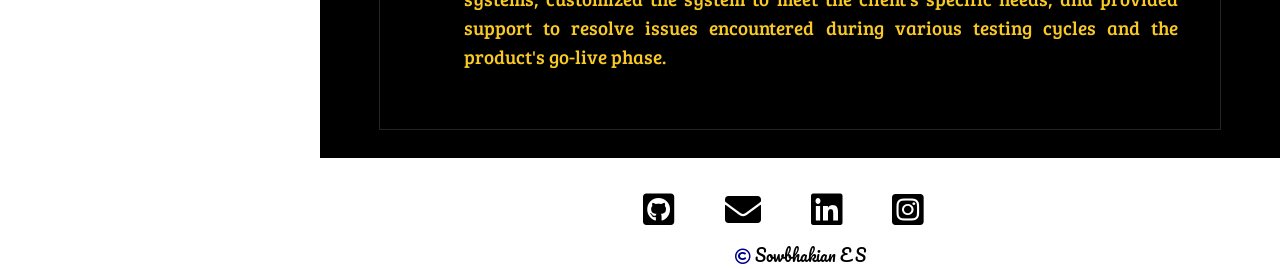
==== commit 011e726a: "[04-07-2026] Basic CV" ====
--- a/index.html
+++ b/index.html
@@ -84,16 +84,15 @@
         <div class="col-lg-3"></div>
         <section class="home col-lg-9" id="home">
             <div class=" text-center mt-5 mb-5" data-aos="zoom-in-up" data-aos-duration="1000">
-                <img class="avatar rounded-2 avatar-user imgCls border border-dark border-3" src="sowbi.jpg" width="250" height="300" alt="@sowbhakian">
+                <img class="avatar rounded-2 avatar-user imgCls border border-dark border-3" src="sowbi.jpg" width="250" style="height: auto; object-fit: cover;" alt="@sowbhakian">
             </div>
 
             <div class="homeFullCont">
                 <div data-aos="zoom-in-up" data-aos="flip-up" data-aos-duration="1500">
-                    <h3 class="text-center">Hi Here!</h3>
-                    <h1 class="homeName text-center">I'm Sowbhkian E S</h1>
-                </div>
-                <p class="home-para">To secure a challenging position in a reputable organization to expand my learning, knowledge, and skills. Secure a responsible career opportunity to fully utilize my training and skills, while making a significant contribution to the
-                    success of the company.</p>
+                    <h3 class="text-center">Welcome</h3>
+                    <h1 class="homeName text-center">Sowbhakian E S</h1>
+                </div>
+                <p class="home-para text-left">Software Engineer at Finastra with 3+ years of experience in core banking and FinTech. Specialized in Java, Spring Boot, REST API, SQL, and Backend Development with expertise in Fusion Essence. Proficient across multiple banking modules including CASA, Lending lifecycles, Collateral, and Commitments. Strong problem-solver with proven ability to deliver high-quality solutions under tight deadlines while fostering effective team collaboration.</p>
             </div>
         </section>
 
@@ -112,10 +111,9 @@
 
                 <div class="col-lg-8" data-aos="fade-up-right" data-aos-duration="1000">
                     <p class="abtInfos abtTop"><span>Name :</span> Sowbhakian E S</p>
-                    <p class="abtInfos"><span>Age :</span> 21</p>
-                    <p class="abtInfos"><span>Qualification :</span> Computer Science And Engineering</p>
-                    <p class="abtInfos"><span>Designation :</span> Student</p>
-                    <p class="abtInfos "><span>Hobbies:</span> Photography, Photoshop, Playing Football</p>
+                    <p class="abtInfos"><span>Qualification :</span> B.E. in Computer Science & Engineering</p>
+                    <p class="abtInfos"><span>Designation :</span> Software Engineer</p>
+                    <p class="abtInfos "><span>Interests:</span> Open Source Contributions, Problem Solving, Continuous Learning</p>
 
                 </div>
                 <div class="col-lg-4" data-aos="fade-up-left" data-aos-duration="1000">
@@ -163,128 +161,237 @@
 
                 <div class="row">
 
-                    <!-- SRV -->
-                    <div class="col-lg-6 col-md-6 cardWhole" data-aos="zoom-out-right" data-aos-duration="1000">
-                        <div class="card">
-                            <div class="cardHeader">SSLC
+                    <!-- School Education - SSLC & HSC Combined -->
+                    <div class="col-lg-6 col-md-6 cardWhole mb-3" data-aos="zoom-out-right" data-aos-duration="1000">
+                        <div class="card h-100">
+                            <div class="cardHeader">School Education
                                 <hr>
                             </div>
 
                             <div class="cardBody">
+                                <div class="row">
+                                    <!-- SSLC -->
+                                    <div class="col-lg-6 col-md-6 border-right pr-3" style="margin-top: 10px; margin-bottom: 25px;">
+                                        <h6 class="text-dark mb-2"><strong>SSLC (2017)</strong></h6>
+                                        <div class="cardList" style="margin-top: 25px; margin-bottom: 25px;">
+                                            <a href="http://srvexcel.org/" target="_blank">
+                                                <i class="fas fa-school CardIcons"></i> <span class="cardText"> SRV Excel </span>
+                                            </a>
+                                        </div>
+                                        <div class="cardList">
+                                            <i class="fas fa-award CardIcons "></i> <span class="cardText"> 90% </span>
+                                        </div>
+                                    </div>
+
+                                    <!-- HSC -->
+                                    <div class="col-lg-6 col-md-6 pl-3"  style="margin-top: 10px; margin-bottom: 25px;">
+                                        <h6 class="text-dark mb-2"><strong>HSC (2019)</strong></h6>
+                                        <div class="cardList" style="margin-top: 25px; margin-bottom: 25px;">
+                                            <a href="http://srkschool.edu.in/" target="_blank">
+                                                <i class="fas fa-school CardIcons"></i> <span class="cardText"> SRK School </span>
+                                            </a>
+                                        </div>
+                                        <div class="cardList">
+                                            <i class="fas fa-award CardIcons "></i> <span class="cardText"> 73% </span>
+                                        </div>
+                                    </div>
+                                </div>
+                            </div>
+                        </div>
+                    </div>
+
+                    <!-- College -->
+                    <div class="col-lg-6 col-md-6 cardWhole mb-3" data-aos="zoom-out-left" data-aos-duration="1000">
+                        <div class="card h-100">
+
+                            <div class="cardHeader"> College Education
+                                <hr>
+                            </div>
+
+                            <div class="cardBody">
+                                <h6 class="text-dark mb-2"><strong>B.E. Computer Science & Engineering (2023)</strong></h6>
                                 <div class="cardList">
-                                    <i class="far fa-clock CardIcons "></i> <span class="cardText"> Year passed out 2017</span>
-                                </div>
-
-                                <div class="cardList">
-                                    <a href="http://srvexcel.org/" target="_blank">
-                                        <i class="fas fa-school CardIcons"></i> <span class="cardText"> SRV Excel - School </span>
+                                    <a href="https://kongu.ac.in/" target="_blank">
+                                        <i class="fas fa-university CardIcons"></i> <span class="cardText"> Kongu Engineering College </span>
                                     </a>
                                 </div>
 
                                 <div class="cardList">
-                                    <i class="fas fa-envelope-open-text CardIcons "></i> <span class="cardText"> Completed With 90% </span>
+                                    <i class="fas fa-award CardIcons"></i> <span class="cardText"> CGPA: 8.54 with Distinction </span>
                                 </div>
                             </div>
                         </div>
                     </div>
 
-                    <!-- SRK -->
-                    <div class="col-lg-6 col-md-6 cardWhole" data-aos="zoom-out-left" data-aos-duration="1000">
+                    <!--Technical Skills -->
+                    <div class="col-lg-12 col-md-12 cardWhole skillEnd" data-aos="zoom-out-up" data-aos-duration="1000">
                         <div class="card">
-                            <div class="cardHeader">HSC
+
+                            <div class="cardHeader">
+                                Technical Skills
                                 <hr>
                             </div>
 
-                            <div class="cardBody">
-                                <div class="cardList">
-                                    <i class="far fa-clock CardIcons "></i> <span class="cardText"> Year passed out 2019</span>
+                            <div class="cardBody ">
+                                 <div class="row">  
+                                    <!-- Tech Stack -->
+                                    <div class="mb-3 col-lg-4 col-md-4 " style="margin-top: 20px;">
+                                        <h6 class="text-dark mb-2"><strong><i class="fas fa-code"></i> Tech Stack</strong></h6>
+                                        <div class="row">
+                                            <div class="cardList col-lg-12 col-md-12" style="margin-top: 0px; margin-bottom: 0px;">
+                                                <i class="fab fa-java CardIcons"></i> <span class="cardText">Core Java</span>
+                                            </div>
+                                            <div class="cardList col-lg-12 col-md-12" style="margin-top: 0px; margin-bottom: 0px;">
+                                                <i class="fas fa-cube CardIcons"></i> <span class="cardText">OOPs</span>
+                                            </div>
+                                            <div class="cardList col-lg-12 col-md-12" style="margin-top: 0px; margin-bottom: 0px;">
+                                                <i class="fas fa-tasks CardIcons"></i> <span class="cardText">Multithreading</span>
+                                            </div>
+                                            <div class="cardList col-lg-12 col-md-12" style="margin-top: 0px; margin-bottom: 0px;">
+                                                <i class="fas fa-leaf CardIcons"></i> <span class="cardText">Spring Boot</span>
+                                            </div>
+                                            <div class="cardList col-lg-12 col-md-12" style="margin-top: 0px; margin-bottom: 0px;">
+                                                <i class="fas fa-database CardIcons"></i> <span class="cardText">Hibernate</span>
+                                            </div>
+                                            <div class="cardList col-lg-12 col-md-12" style="margin-top: 0px; margin-bottom: 0px;">
+                                                <i class="fas fa-layer-group CardIcons"></i> <span class="cardText">Batch Processing</span>
+                                            </div>
+                                        </div>
+                                    </div>
+                                    
+                                    <!-- Web Services & APIs -->
+                                    <div class="mb-3 col-lg-4 col-md-4 " style="margin-top: 20px;">
+                                        <h6 class="text-dark mb-2"><strong><i class="fas fa-network-wired"></i> Web Services & APIs</strong></h6>
+                                        <div class="row">
+                                            <div class="cardList col-lg-12 col-md-12" style="margin-top: 0px; margin-bottom: 0px;">
+                                                <i class="fas fa-exchange-alt CardIcons"></i> <span class="cardText">RESTful APIs</span>
+                                            </div>
+                                            <div class="cardList col-lg-12 col-md-12" style="margin-top: 0px; margin-bottom: 0px;">
+                                                <i class="fas fa-soap CardIcons"></i> <span class="cardText">SOAP APIs</span>
+                                            </div>
+                                            <div class="cardList col-lg-12 col-md-12" style="margin-top: 0px; margin-bottom: 0px;">
+                                                <i class="fas fa-file-code CardIcons"></i> <span class="cardText">JSON / XML</span>
+                                            </div>
+                                            <div class="cardList col-lg-12 col-md-12" style="margin-top: 0px; margin-bottom: 0px;">
+                                                <i class="fas fa-paper-plane CardIcons"></i> <span class="cardText">Postman</span>
+                                            </div>
+                                            <div class="cardList col-lg-12 col-md-12" style="margin-top: 0px; margin-bottom: 0px;">
+                                                <i class="fas fa-vial CardIcons"></i> <span class="cardText">SOAP UI</span>
+                                            </div>
+                                            <div class="cardList col-lg-12 col-md-12" style="margin-top: 0px; margin-bottom: 0px;">
+                                                <i class="fas fa-book CardIcons"></i> <span class="cardText">Swagger</span>
+                                            </div>
+                                        </div>
+                                    </div>
+
+                                    <!-- Databases -->
+                                    <div class="mb-3 col-lg-4 col-md-4 "  style="margin-top: 20px;">
+                                        <h6 class="text-dark mb-2"><strong><i class="fas fa-database"></i> Databases</strong></h6>
+                                        <div class="row">
+                                            <div class="cardList col-lg-12 col-md-12" style="margin-top: 0px; margin-bottom: 0px;">
+                                                <i class="fas fa-server CardIcons"></i> <span class="cardText">SQL (Oracle/DB2)</span>
+                                            </div>
+                                            <div class="cardList col-lg-12 col-md-12" style="margin-top: 0px; margin-bottom: 0px;">
+                                                <i class="fas fa-code-branch CardIcons"></i> <span class="cardText">PL/SQL</span>
+                                            </div>
+                                            <div class="cardList col-lg-12 col-md-12" style="margin-top: 0px; margin-bottom: 0px;">
+                                                <i class="fas fa-cogs CardIcons"></i> <span class="cardText">Stored Procedures</span>
+                                            </div>
+                                            <div class="cardList col-lg-12 col-md-12" style="margin-top: 0px; margin-bottom: 0px;">
+                                                <i class="fas fa-bolt CardIcons"></i> <span class="cardText">Triggers</span>
+                                            </div>
+                                            <div class="cardList col-lg-12 col-md-12" style="margin-top: 0px; margin-bottom: 0px;">
+                                                <i class="fas fa-link CardIcons"></i> <span class="cardText">Joins & DDL</span>
+                                            </div>
+                                        </div>
+                                    </div>
+
+                                    <!-- Tools & Platforms -->
+                                    <div class="mb-3 col-lg-4 col-md-4" style="margin-top: 20px;">
+                                        <h6 class="text-dark mb-2"><strong><i class="fas fa-tools"></i> Tools & Platforms</strong></h6>
+                                        <div class="row">
+                                            <div class="cardList col-lg-12 col-md-12" style="margin-top: 0px; margin-bottom: 0px;">
+                                                <i class="fab fa-git-alt CardIcons"></i> <span class="cardText">Git / GitHub</span>
+                                            </div>
+                                            <div class="cardList col-lg-12 col-md-12" style="margin-top: 0px; margin-bottom: 0px;">
+                                                <i class="fas fa-terminal CardIcons"></i> <span class="cardText">Git Bash</span>
+                                            </div>
+                                            <div class="cardList col-lg-12 col-md-12" style="margin-top: 0px; margin-bottom: 0px;">
+                                                <i class="fas fa-laptop-code CardIcons"></i> <span class="cardText">Eclipse</span>
+                                            </div>
+                                            <div class="cardList col-lg-12 col-md-12" style="margin-top: 0px; margin-bottom: 0px;">
+                                                <i class="fas fa-file-export CardIcons"></i> <span class="cardText">WinSCP</span>
+                                            </div>
+                                            <div class="cardList col-lg-12 col-md-12" style="margin-top: 0px; margin-bottom: 0px;">
+                                                <i class="fas fa-terminal CardIcons"></i> <span class="cardText">PuTTY</span>
+                                            </div>
+                                            <div class="cardList col-lg-12 col-md-12" style="margin-top: 0px; margin-bottom: 0px;">
+                                                <i class="fas fa-project-diagram CardIcons"></i> <span class="cardText">Microflow / ETL</span>
+                                            </div>
+                                        </div>
+                                    </div>
+
+                                    <!-- Domain & Other Skills -->
+                                    <div class="mb-2 col-lg-8 col-md-8"  style="margin-top: 20px;">
+                                        
+                                        <h6 class="text-dark mb-2"><strong><i class="fas fa-briefcase"></i> Domain & Other Skills</strong></h6>
+                                        <div class="row">
+                                            <div class="cardList col-lg-6 col-md-6" style="margin-top: 0px; margin-bottom: 0px;">
+                                                <i class="fas fa-university CardIcons"></i> <span class="cardText">Core Banking System</span>
+                                            </div>
+                                            <div class="cardList col-lg-6 col-md-6" style="margin-top: 0px; margin-bottom: 0px;">
+                                                <i class="fas fa-cube CardIcons"></i> <span class="cardText">Fusion Essence</span>
+                                            </div>
+                                            <div class="cardList col-lg-6 col-md-6" style="margin-top: 0px; margin-bottom: 0px;">
+                                                <i class="fas fa-box CardIcons"></i> <span class="cardText">Maven / Gradle</span>
+                                            </div>
+                                            <div class="cardList col-lg-6 col-md-6" style="margin-top: 0px; margin-bottom: 0px;">
+                                                <i class="fas fa-wallet CardIcons"></i> <span class="cardText">CASA</span>
+                                            </div>
+                                            <div class="cardList col-lg-6 col-md-6" style="margin-top: 0px; margin-bottom: 0px;">
+                                                <i class="fas fa-hand-holding-usd CardIcons"></i> <span class="cardText">Lending Life Cycle</span>
+                                            </div>
+                                            <div class="cardList col-lg-6 col-md-6" style="margin-top: 0px; margin-bottom: 0px;">
+                                                <i class="fas fa-mosque CardIcons"></i> <span class="cardText">Islamic Banking</span>
+                                            </div>
+                                            <div class="cardList col-lg-6 col-md-6" style="margin-top: 0px; margin-bottom: 0px;">
+                                                <i class="fas fa-bezier-curve CardIcons"></i> <span class="cardText">System Integration</span>
+                                            </div>
+                                            <div class="cardList col-lg-6 col-md-6" style="margin-top: 0px; margin-bottom: 0px;">
+                                                <i class="fas fa-check-circle CardIcons"></i> <span class="cardText">Unit Testing</span>
+                                            </div>
+                                            <div class="cardList col-lg-6 col-md-6" style="margin-top: 0px; margin-bottom: 0px;">
+                                                <i class="fas fa-sync-alt CardIcons"></i> <span class="cardText">Agile Methodologies</span>
+                                            </div>
+                                        </div>
+                                    </div>
+
                                 </div>
-
-                                <div class="cardList">
-                                    <a href="http://srkschool.edu.in/" target="_blank">
-                                        <i class="fas fa-school CardIcons"></i> <span class="cardText"> SRK - School </span>
-                                    </a>
-                                </div>
-
-                                <div class="cardList">
-                                    <i class="fas fa-envelope-open-text CardIcons "></i> <span class="cardText"> Completed With 73% </span>
-                                </div>
-                            </div>
-                        </div>
-                    </div>
-
-                    <!-- CLG -->
-                    <div class="col-lg-6 col-md-6 cardWhole" data-aos="zoom-out-right" data-aos-duration="1000">
-                        <div class="card">
-
-                            <div class="cardHeader"> College
-                                <hr>
-                            </div>
-
-                            <div class="cardBody mb-2">
-                                <div class="cardList">
-                                    <i class="far fa-clock CardIcons "></i> <span class="cardText"> Year passed IN 2019</span>
-                                </div>
-
-                                <div class="cardList">
-                                    <a href="https://kongu.ac.in/" target="_blank">
-                                        <i class="fas fa-school CardIcons"></i> <span class="cardText"> Kongu Engineering College </span>
-                                    </a>
-                                </div>
-
-                                <div class="cardList">
-                                    <i class="fas fa-envelope-open-text CardIcons"></i> <span class="cardText"> Pursuing My BE In Computer Science And Engineering, with CGPA Of 8.85 <u> ( Till Fourth Semester )</u></span>
-                                </div>
-                            </div>
-                        </div>
-                    </div>
-
-                    <!--Programming Skills -->
-                    <div class="col-lg-6 col-md-6 cardWhole skillEnd" data-aos="zoom-out-left" data-aos-duration="1000">
-                        <div class="card">
-
-                            <div class="cardHeader">
-                                Programming Skills
-                                <hr>
-                            </div>
-
-                            <div class="cardBody row">
-
-                                <div class="cardList col-lg-6">
-                                    <i class="fab fa-leanpub CardIcons "></i> <span class="cardText">C Programming</span>
-                                </div>
-                                <div class="cardList col-lg-6">
-                                    <i class="fab fa-leanpub CardIcons "></i> <span class="cardText">Java</span>
-                                </div>
-                                <div class="cardList col-lg-6">
-                                    <i class="fab fa-leanpub CardIcons "></i> <span class="cardText">Python</span>
-                                </div>
-
-                                <div class="cardList col-lg-6">
-                                    <i class="fab fa-leanpub CardIcons "></i> <span class="cardText">HTML</span>
-                                </div>
-                                <div class="cardList col-lg-6">
-                                    <i class="fab fa-leanpub CardIcons "></i> <span class="cardText">CSS</span>
-                                </div>
-                                <div class="cardList col-lg-6">
-                                    <i class="fab fa-leanpub CardIcons "></i> <span class="cardText">Bootstrap</span>
-                                </div>
-                                <div class="cardList col-lg-6">
-                                    <i class="fab fa-leanpub CardIcons "></i> <span class="cardText">JavaScript</span>
-                                </div>
-                                <div class="cardList col-lg-6">
-                                    <i class="fab fa-leanpub CardIcons "></i> <span class="cardText">Node.js</span>
-                                </div>
-                                <div class="cardList col-lg-6">
-                                    <i class="fab fa-leanpub CardIcons "></i> <span class="cardText">MongoDB</span>
-                                </div>
-
-                            </div>
-                        </div>
-                    </div>
-
-                </div>
-
+                            </div>
+
+                        </div>
+                    </div>
+
+                </div>
+
+        </section>
+
+
+        <!-- Key Achievements -->
+        <div class="col-lg-3"></div>
+        <section class="col-lg-9" id="achievements">
+
+            <h1 class="headingTemp AllHeading">Key <span>Achievements</span></h1>
+            <div class="pl-5 pr-5">
+                <hr class="text-warning border border-1">
+            </div>
+
+            <div class="row">
+                <div class="col-lg-12" data-aos="fade-up" data-aos-duration="1000">
+                    <p class="abtInfos abtTop" style="margin-top: 40px; margin-bottom: 40px;"><i class="fas fa-check-circle text-white" ></i> Led multiple onsite technical workshops and hands-on training sessions for bank IT teams during Fusion Essence implementation, enabling faster system adoption and reducing post–go-live support dependency.</p>
+                    <p class="abtInfos" style="margin-top: 40px; margin-bottom: 80px;"><i class="fas fa-check-circle text-white"></i> Collaborated onsite in Zimbabwe for four months to implement the Fusion Essence Core Banking System for ZB Bank, providing end-to-end go-live and post–go-live support.</p>
+                </div>
+            </div>
         </section>
 
 
@@ -292,87 +399,171 @@
         <div class="col-lg-3"></div>
         <section class="col-lg-9" id="project">
 
-            <h1 class="headingTemp AllHeading">Projects</h1>
+            <h1 class="headingTemp AllHeading" style="color: black;">Projects Experience</h1>
             <div class="pl-5 pr-5">
-                <hr class="text-warning border border-1">
+                <hr class="text-dark border border-1">
             </div>
 
             <!-- Project-1 -->
             <div class="projectsWhole">
                 <p>1</p>
-                <div class="border border-light projectHover" data-aos="fade-up" data-aos-anchor-placement="top-center" data-aos-duration="1000">
-                    <p>Name : <span> <u> DeployDogs</u></span></p>
-                    <p>Type : <span> Frontend</span></p>
-                    <p>Description : <span> This web page displays Dog Breeds, Dog Foods, Dog Toys.</span></p>
-                    <div class="text-center">
-                        <a href="https://sowbhakian.github.io/DeployDogs/" target="_blank">
-                            <button type="button" class="btn btn-outline-warning btn-lg ">Website-Link <i class="fas fa-paw"></i></button>
-                        </a>
-                    </div>
-                </div>
-            </div>
-
-
-            <!-- project-2 -->
+                <div class="border border-dark projectHover" data-aos="fade-up" data-aos-anchor-placement="top-center" data-aos-duration="1000">
+                    <h5 style="color: #000268;"><strong><i class="fas fa-project-diagram"></i> Awash Customization</strong></h5>
+                    <div class="row mt-3">
+                        <div class="col-lg-6">
+                            <p><strong>Client :</strong> Awash International Bank</p>
+                        </div>
+                        <div class="col-lg-6">
+                            <p><strong>Location :</strong> Addis Ababa, Ethiopia</p>
+                        </div>
+                    </div>
+                    <p class="mt-2"><strong>Roles & Responsibilities :</strong></p>
+                    <p style="text-align: justify;">Enhanced existing customization (Green Pin Mapping) by introducing a new notification type as a dropdown in the customized screen to support the CRED operation. Additionally, updated the Extract batch to accommodate the newly added dropdown and ensure its inclusion in the extracts.</p>
+                </div>
+            </div>
+
+            <!-- Project-2 -->
             <div class="projectsWhole">
                 <p>2</p>
-                <div class="border border-light projectHover" data-aos="fade-up" data-aos-anchor-placement="top-center" data-aos-duration="1000">
-                    <p>Name : <span> <u> SE  Hospital</u></span></p>
-                    <p>Type : <span> Frontend</span></p>
-                    <p>Description : <span> Website for the patient to check availability for a doctor, Appointment booking, and for book ambulance.</span></p>
-                    <div class="text-center">
-                        <a href="https://sowbhakian.github.io/Hospital-SE/" target="_blank">
-                            <button type="button" class="btn btn-outline-warning btn-lg ">Website-Link <i class="fas fa-hospital-alt"></i></button>
-                        </a>
-                    </div>
-                </div>
-            </div>
-
-            <!-- project-3 -->
+                <div class="border border-dark projectHover" data-aos="fade-up" data-aos-anchor-placement="top-center" data-aos-duration="1000">
+                    <h5 style="color: #000268;"><strong><i class="fas fa-project-diagram"></i> BDB Customization</strong></h5>
+                    <div class="row mt-3">
+                        <div class="col-lg-6">
+                            <p><strong>Client :</strong> Banco do Brasil</p>
+                        </div>
+                        <div class="col-lg-6">
+                            <p><strong>Location :</strong> Japan</p>
+                        </div>
+                    </div>
+                    <p class="mt-2"><strong>Roles & Responsibilities :</strong></p>
+                    <p style="text-align: justify;">The client requested a custom trigger to capture a record of party details that have been amended or updated in the UDF fields. To fulfill this requirement, developed a custom trigger on the ABC table. The custom trigger specifically identifies party-related rows and transfers the relevant records to the XYZ table.</p>
+                </div>
+            </div>
+
+            <!-- Project-3 -->
             <div class="projectsWhole">
                 <p>3</p>
-                <div class="border border-light projectHover" data-aos="fade-up" data-aos-anchor-placement="top-center" data-aos-duration="1000">
-                    <p>Name : <span> <u>Complaint Registration</u></span></p>
-                    <p>Type : <span> Frontend</span></p>
-                    <p>Description : <span> This web application is very beneficial for the people in the apartment to register the complaint.</span></p>
-                    <div class="text-center">
-                        <a href="https://sowbhakian.github.io/Complaint-Registration/index.html" target="_blank">
-                            <button type="button" class="btn btn-outline-warning btn-lg ">Website-Link <i class="fas fa-city"></i></button>
-                        </a>
-                    </div>
-                </div>
-            </div>
-            <!-- project-4 -->
-            <div class="projectsWhole skillEnd">
+                <div class="border border-dark projectHover" data-aos="fade-up" data-aos-anchor-placement="top-center" data-aos-duration="1000">
+                    <h5 style="color: #000268;"><strong><i class="fas fa-project-diagram"></i> RCL Development</strong></h5>
+                    <div class="row mt-3">
+                        <div class="col-lg-6">
+                            <p><strong>Client :</strong> UB Core Team</p>
+                        </div>
+                        <div class="col-lg-6">
+                            <p><strong>Location :</strong> NA</p>
+                        </div>
+                    </div>
+                    <p class="mt-2"><strong>Roles & Responsibilities :</strong></p>
+                    <p style="text-align: justify;">TCL introduced a new module called Revolving Credit Limit (RCL) in version 5.5X. My contributions to this module include:</p>
+                    <p style="text-align: justify;">• Developed an API to update billing details.</p>
+                    <p style="text-align: justify;">• Created JavaScript for the loan variation screen to dynamically enable or disable fields based on requirements.</p>
+                    <p style="text-align: justify;">• Developed and implemented a new feature called the "Charge Accrual Feature".</p>
+                    <p style="text-align: justify;">• Modified the charge collection process to transition from a real-time collection to an accrual-based process only for the RCL product. This was achieved in the CBS Online and Event charges.</p>
+                    <p style="text-align: justify;">• Updated the "Account Closure" process flow to ensure support for the RCL product.</p>
+                </div>
+            </div>
+
+            <!-- Project-4 -->
+            <div class="projectsWhole">
                 <p>4</p>
-                <div class="border border-light projectHover" data-aos="fade-up" data-aos-anchor-placement="top-center" data-aos-duration="1000">
-                    <p>Name : <span> <u> Event Show</u></span></p>
-                    <p>Type : <span> Full Stack Application</span></p>
-                    <p>Description : <span>
-                        𝐄𝐯𝐞𝐧𝐭-𝐒𝐡𝐨𝐰 𝐀𝐩𝐩𝐥𝐢𝐜𝐚𝐭𝐢𝐨𝐧 𝐜𝐚𝐧 𝐦𝐚𝐧𝐚𝐠𝐞 𝐭𝐡𝐞 event 𝐡𝐨𝐬𝐭𝐞𝐝 𝐛𝐲 𝐭𝐡𝐞 admin 𝐚𝐧𝐝 𝐒𝐭𝐮𝐝𝐞𝐧𝐭 𝐚𝐬 𝐭𝐡𝐞 user 𝐜𝐚𝐧 𝐚𝐛𝐥𝐞 𝐭𝐨 𝐫𝐞𝐠𝐢𝐬𝐭𝐞𝐫 𝐭𝐡𝐞 𝐞𝐯𝐞𝐧𝐭𝐬 𝐢𝐧 𝐭𝐡𝐞 𝐩𝐚𝐧𝐞𝐥.</span></p>
-                    <div class="text-center">
-                        <a href="https://eventshow.herokuapp.com/" target="_blank">
-                            <button type="button" class="btn btn-outline-warning btn-lg ">Website-Link  <i class="fas fa-calendar-check"></i></button>
-                        </a>
-                    </div>
-                </div>
-            </div>
-
-            <!-- project-4 -->
-            <!-- skill END  -->
-            <div class="projectsWhole skillEnd">
+                <div class="border border-dark projectHover" data-aos="fade-up" data-aos-anchor-placement="top-center" data-aos-duration="1000">
+                    <h5 style="color: #000268;"><strong><i class="fas fa-project-diagram"></i> Lending Core Development</strong></h5>
+                    <div class="row mt-3">
+                        <div class="col-lg-6">
+                            <p><strong>Client :</strong> UB Lending Core Team</p>
+                        </div>
+                        <div class="col-lg-6">
+                            <p><strong>Location :</strong> NA</p>
+                        </div>
+                    </div>
+                    <p class="mt-2"><strong>Roles & Responsibilities :</strong></p>
+                    <p style="text-align: justify;">• The client requested the addition of a new charge basis, as the "Loan Repayment Amount," in the UB Charges module. The scheduled charges are to be calculated based on the repayment amount during the direct loan establishment and amendment processes.</p>
+                    <p style="text-align: justify;">• The client requested a new feature to waive a certain amount as a subsidy. In response, developed a new configuration as "Repayment Adjustment Details" in the loan amendment screen and updated the process flow to support CRED operations.</p>
+                </div>
+            </div>
+
+            <!-- Project-5 -->
+            <div class="projectsWhole">
                 <p>5</p>
-                <div class="border border-light projectHover" data-aos="fade-up" data-aos-anchor-placement="top-center" data-aos-duration="1000">
-                    <p>Name : <span> <u> Virtual Voting</u></span></p>
-                    <p>Type : <span> Full Stack Application</span></p>
-                    <p>Description : <span> This web application is useful for people to vote through on Online medium.</span></p>
-                    <div class="text-center">
-                        <a href="" target="_blank">
-                            <button type="button" class="btn btn-outline-warning btn-lg ">Website-Link <i class="fas fa-vote-yea"></i></button>
-                        </a>
-                    </div>
-                </div>
-            </div>
+                <div class="border border-dark projectHover" data-aos="fade-up" data-aos-anchor-placement="top-center" data-aos-duration="1000">
+                    <h5 style="color: #000268;"><strong><i class="fas fa-project-diagram"></i> Awash Workshop</strong></h5>
+                    <div class="row mt-3">
+                        <div class="col-lg-6">
+                            <p><strong>Client :</strong> Awash International Bank</p>
+                        </div>
+                        <div class="col-lg-6">
+                            <p><strong>Location :</strong> Addis Ababa, Ethiopia</p>
+                        </div>
+                    </div>
+                    <p class="mt-2"><strong>Roles & Responsibilities :</strong></p>
+                    <p style="text-align: justify;">Conducted an in-depth workshop and training session on the Workbench, focusing on the development of new menu processes, batch processes, and exploring the range of features available in Fusion Essence to meet client expectations.</p>
+                </div>
+            </div>
+
+            <!-- Project-6 -->
+            <div class="projectsWhole">
+                <p>6</p>
+                <div class="border border-dark projectHover" data-aos="fade-up" data-aos-anchor-placement="top-center" data-aos-duration="1000">
+                    <h5 style="color: #000268;"><strong><i class="fas fa-project-diagram"></i> Tonik Customization</strong></h5>
+                    <div class="row mt-3">
+                        <div class="col-lg-6">
+                            <p><strong>Client :</strong> Tonik Bank</p>
+                        </div>
+                        <div class="col-lg-6">
+                            <p><strong>Location :</strong> Chennai</p>
+                        </div>
+                    </div>
+                    <p class="mt-2"><strong>Roles & Responsibilities :</strong></p>
+                    <p style="text-align: justify;">The client requested the implementation of a feature to calculate a new EIR (Effective Interest Rate) and MIR (Monthly Interest Rate) for newly established loans, generate a revised schedule with updated interest and amortization amounts, and facilitate the transfer of the amortization amount from the suspense account to the P&L account through a batch process. The following processes were developed to fulfill this requirement:</p>
+                    <p style="text-align: justify;">• Charges Amortization Configuration: A configuration process created to enable charges amortization for loan subproducts.</p>
+                    <p style="text-align: justify;">• EIR/MIR Calculation Process: A batch process designed to generate a new schedule, along with the EIR and MIR, for newly established loans.</p>
+                    <p style="text-align: justify;">• EIR/MIR Recalculation Process: A batch process to recalculate EIR and MIR for loans that have availed the holiday repayment.</p>
+                    <p style="text-align: justify;">• Charge Amortization Process: A batch process was developed to amortize the amortization amount from the suspense account to the P&L account.</p>
+                    <p style="text-align: justify;">• EIR/MIR Enquiry Process: A user-friendly process for enquiring the newly generated schedule, EIR, and MIR has been developed.</p>
+                    <p style="text-align: justify;">• EIR/MIR Enquiry API: An API developed to fetch details of the newly generated schedule, EIR, and MIR.</p>
+                </div>
+            </div>
+
+            <!-- Project-7 -->
+            <div class="projectsWhole">
+                <p>7</p>
+                <div class="border border-dark projectHover" data-aos="fade-up" data-aos-anchor-placement="top-center" data-aos-duration="1000">
+                    <h5 style="color: #000268;"><strong><i class="fas fa-project-diagram"></i> FIB Customization</strong></h5>
+                    <div class="row mt-3">
+                        <div class="col-lg-6">
+                            <p><strong>Client :</strong> FIB Frankfurt International Bank</p>
+                        </div>
+                        <div class="col-lg-6">
+                            <p><strong>Location :</strong> Frankfurt, Germany</p>
+                        </div>
+                    </div>
+                    <p class="mt-2"><strong>Roles & Responsibilities :</strong></p>
+                    <p style="text-align: justify;">Developed three customizations, detailed as follows:</p>
+                    <p style="text-align: justify;">• Party ID Generation: The bank requested the generation of Party IDs in a specific format. This was achieved using the core ID generator, with additional manipulation of the Party ID on the core screen via JavaScript. Additionally, a wrapped API was developed to handle the Party ID customization.</p>
+                    <p style="text-align: justify;">• KFW Refinance: A custom batch process was developed to perform rate changes based on the client's requirements. This batch process automatically reverts to the previous rate after the first interest application date.</p>
+                    <p style="text-align: justify;">• KYT: A new custom adapter has been developed in essence to accommodate the third-party API to validate whether the transaction is compliant or non-compliant, based on the response the custom adapter will reject or approve the transaction in FPM.</p>
+                </div>
+            </div>
+
+            <!-- Project-8 -->
+            <div class="projectsWhole">
+                <p>8</p>
+                <div class="border border-dark projectHover" data-aos="fade-up" data-aos-anchor-placement="top-center" data-aos-duration="1000">
+                    <h5 style="color: #000268;"><strong><i class="fas fa-project-diagram"></i> ZB Bank Implementation</strong></h5>
+                    <div class="row mt-3">
+                        <div class="col-lg-6">
+                            <p><strong>Client :</strong> ZB Bank</p>
+                        </div>
+                        <div class="col-lg-6">
+                            <p><strong>Location :</strong> Harare, Zimbabwe</p>
+                        </div>
+                    </div>
+                    <p class="mt-2"><strong>Roles & Responsibilities :</strong></p>
+                    <p style="text-align: justify;">To implement the product, identified and addressed gaps between existing business activities and product functionality. Ensured seamless integration with other systems, customized the system to meet the client's specific needs, and provided support to resolve issues encountered during various testing cycles and the product's go-live phase.</p>
+                </div>
+            </div>
+
+
 
         </section>
 
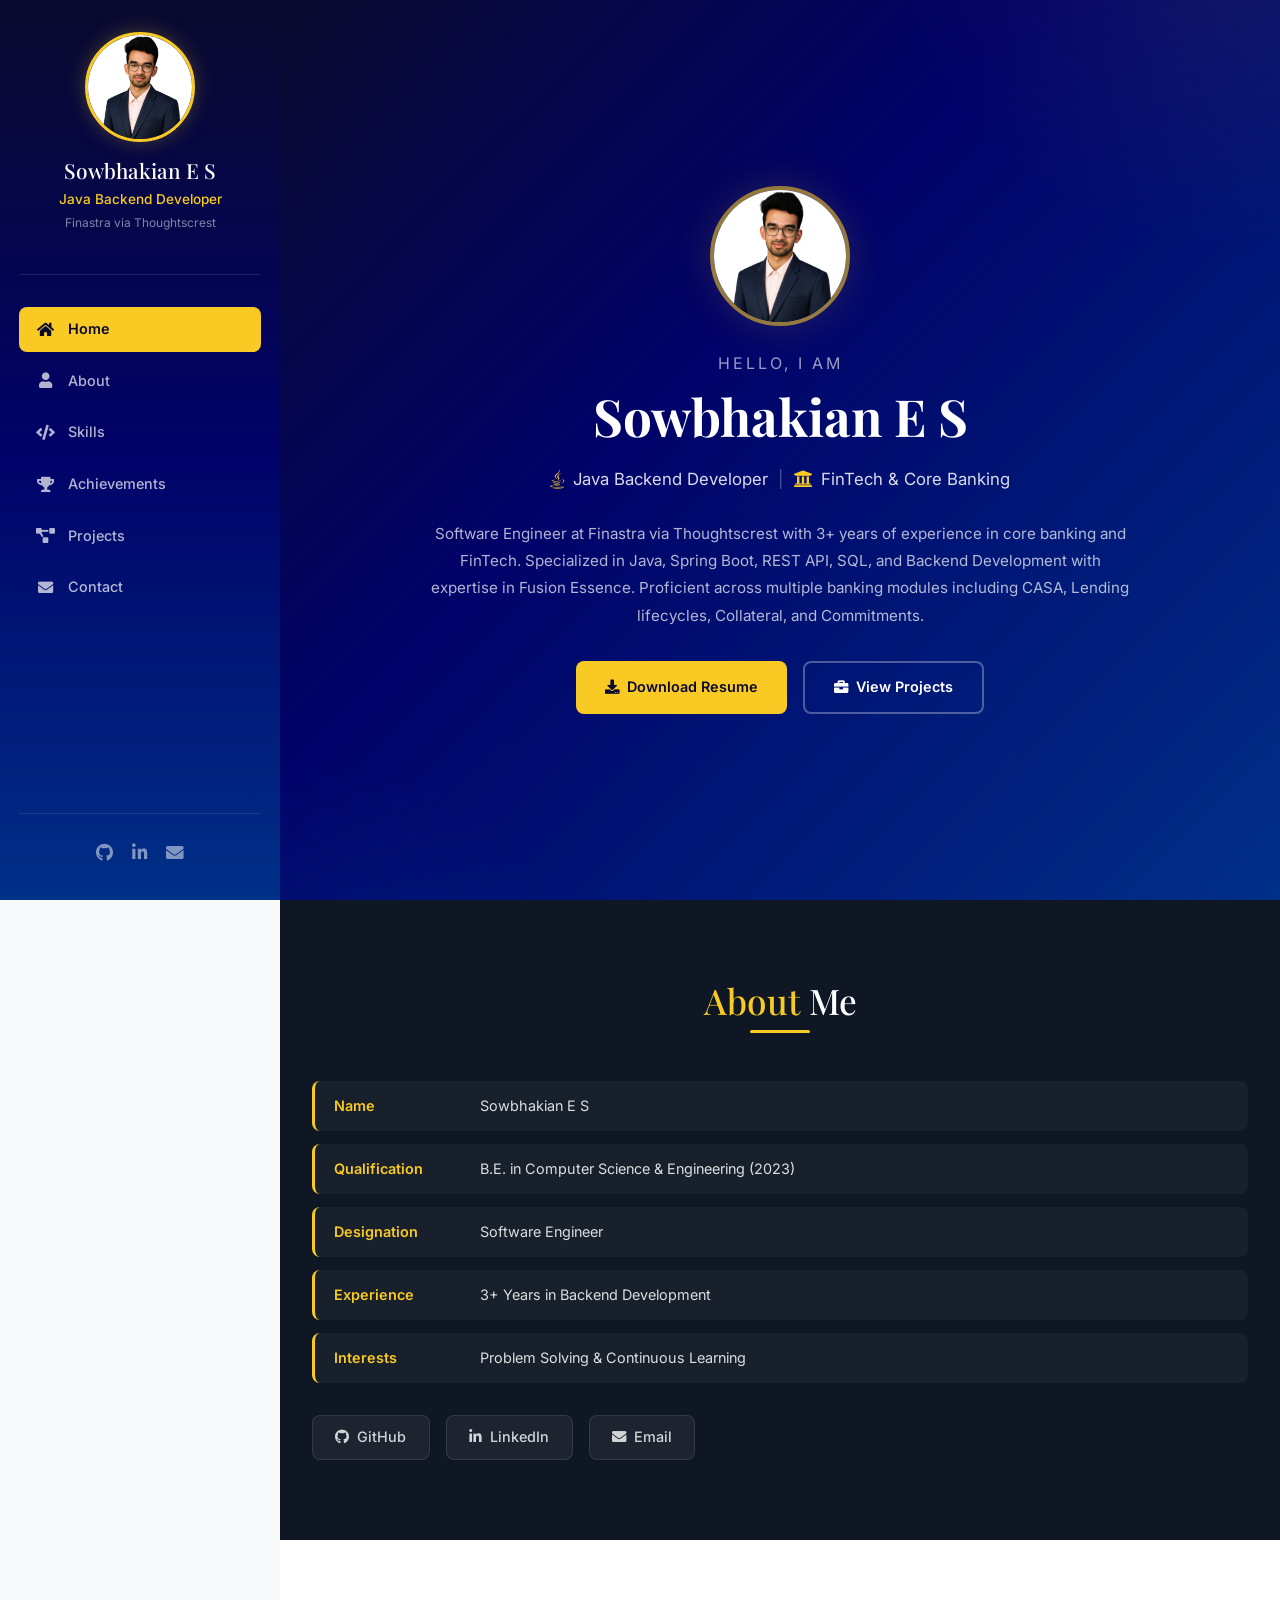
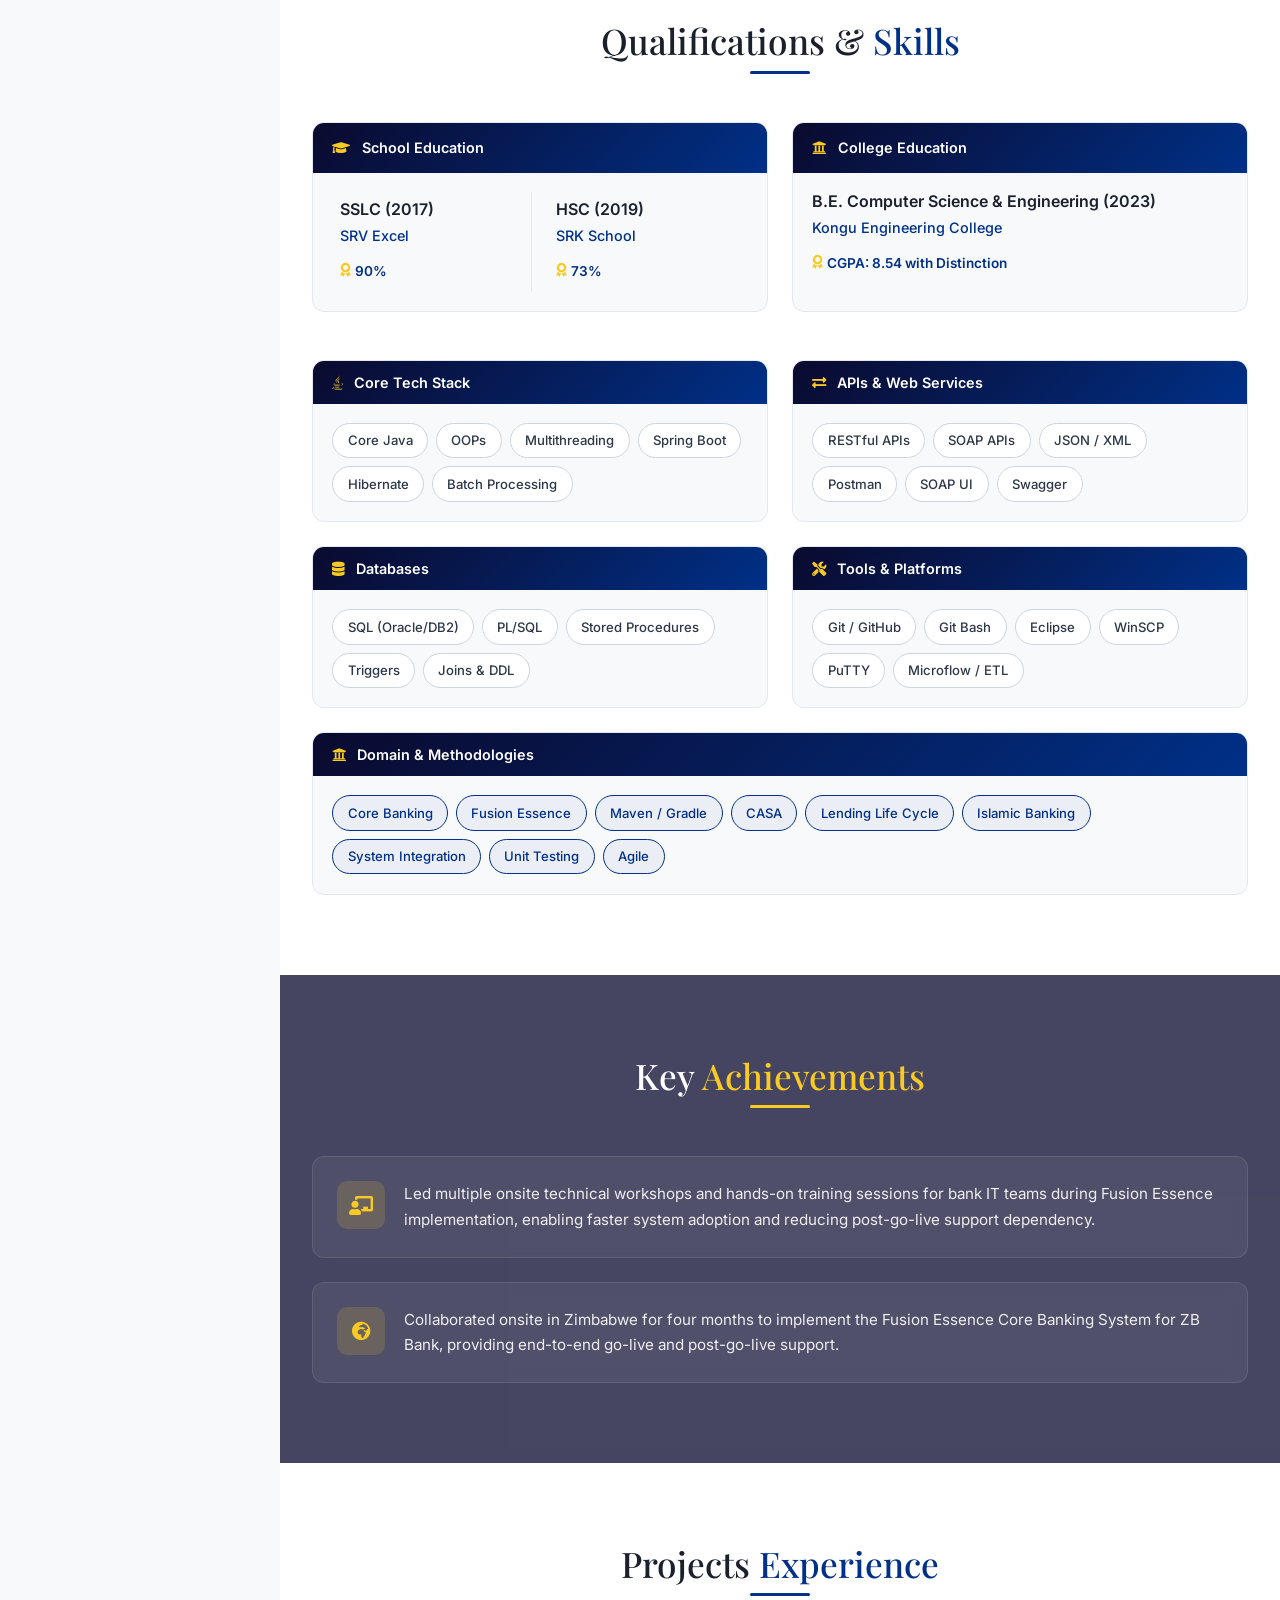
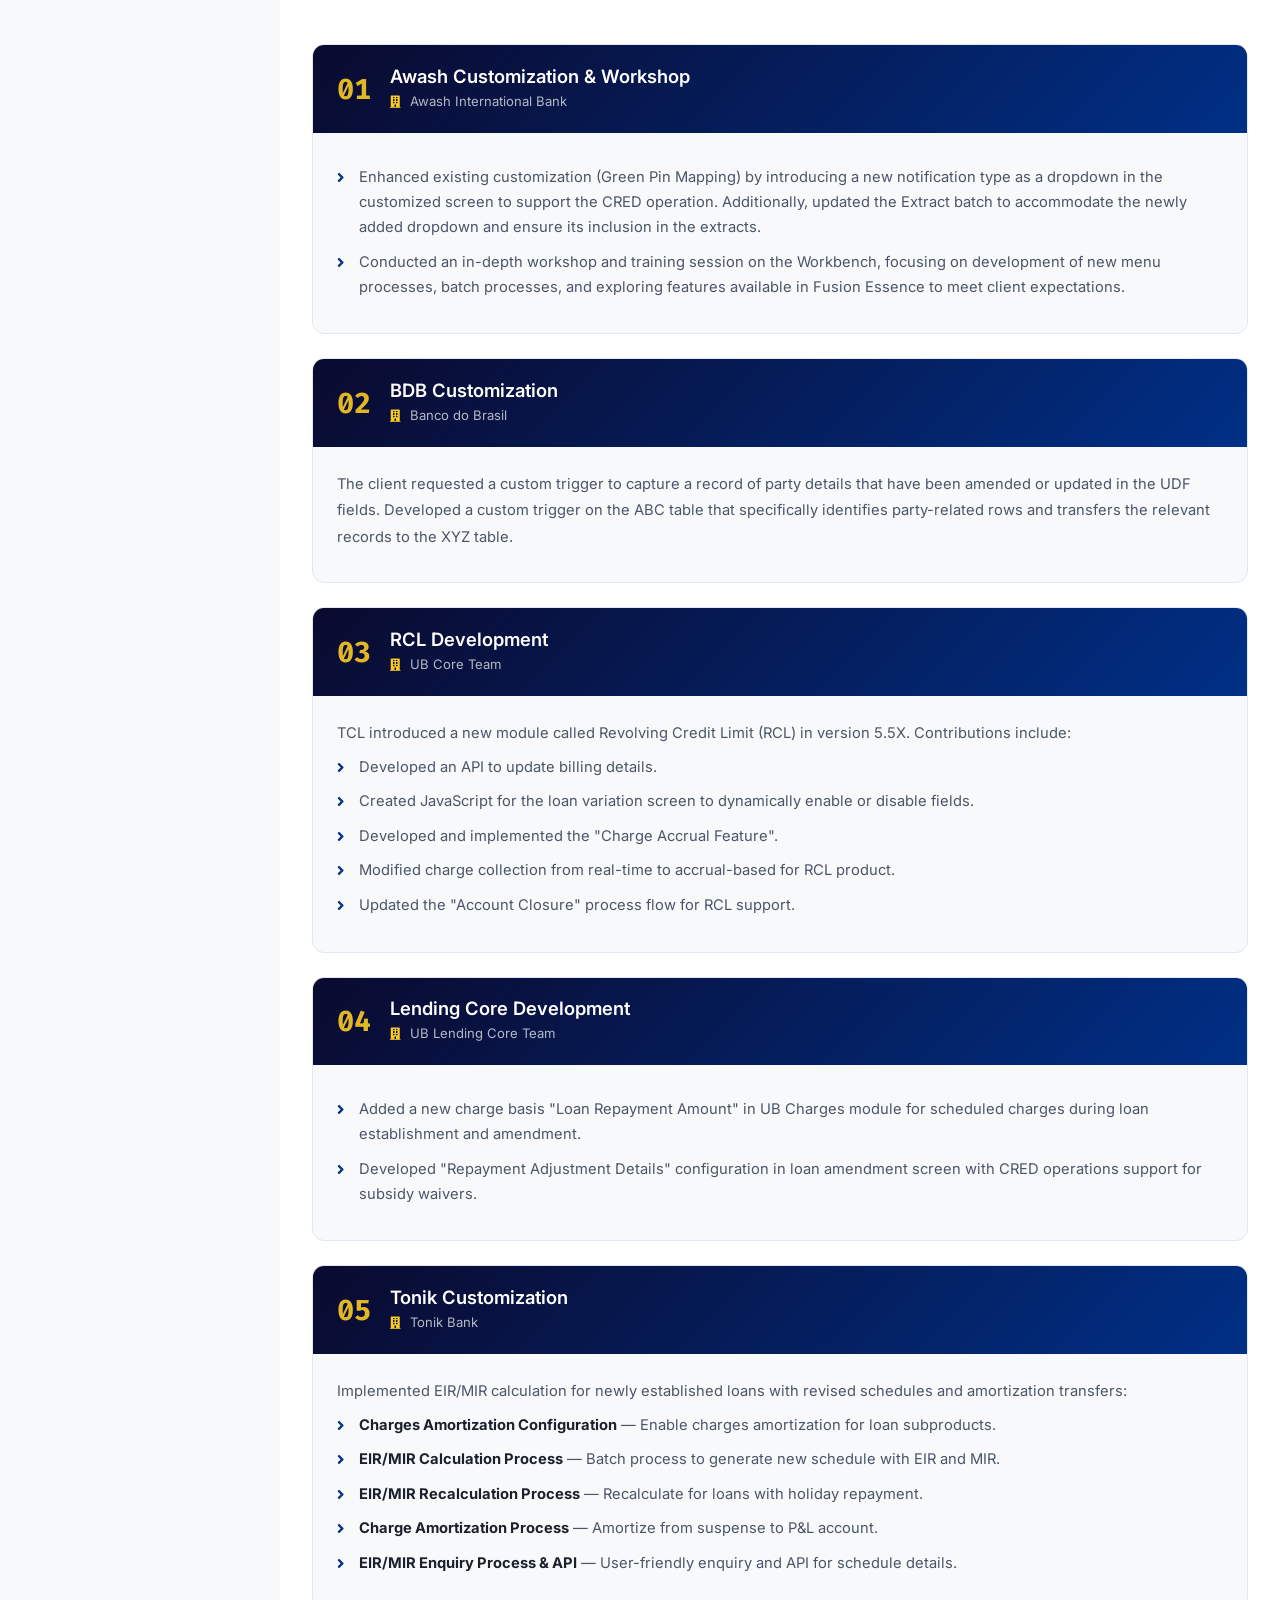
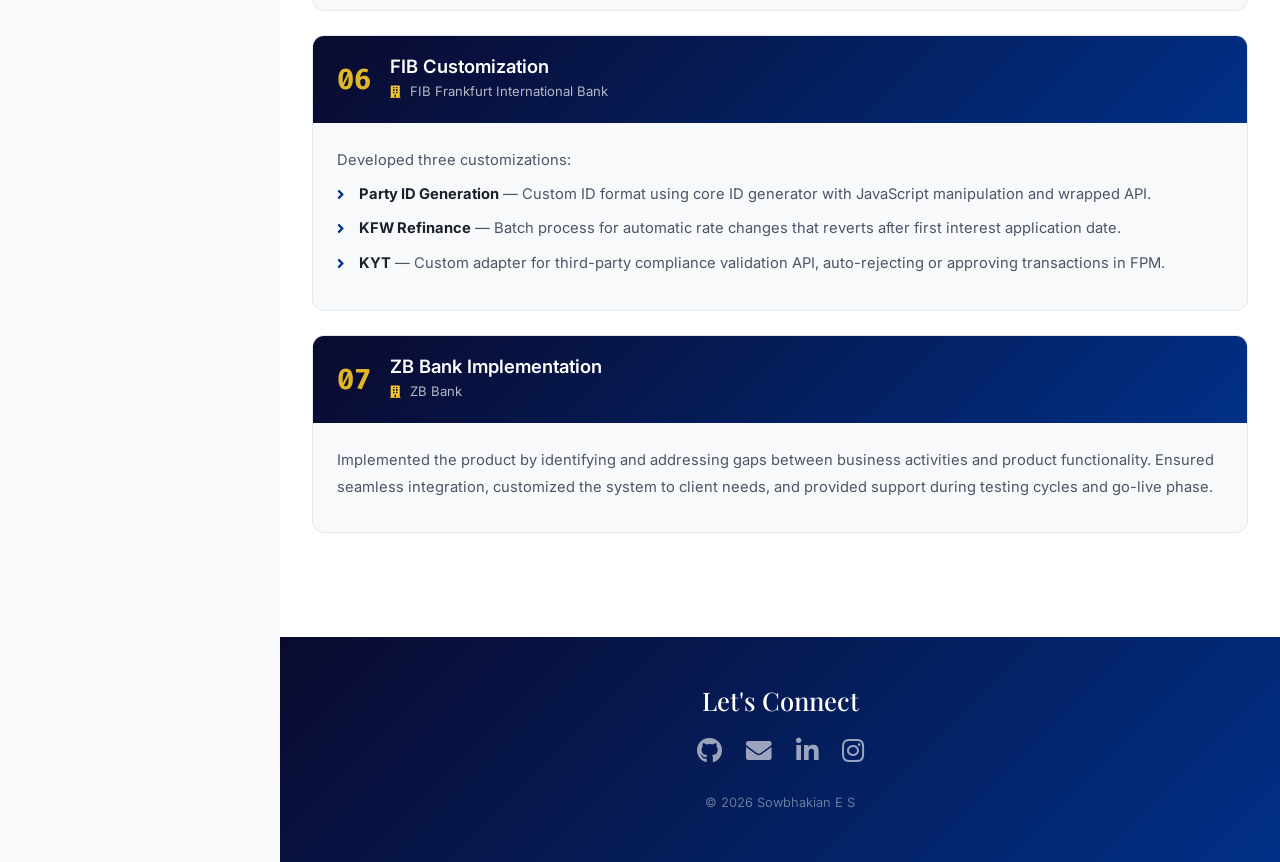
==== commit 0dd18a53: "[04-09-2026] CV Updated" ====
--- a/index.html
+++ b/index.html
@@ -1,4 +1,4 @@
-<!DOCTYPE html>
+﻿<!DOCTYPE html>
 <html lang="en">
 
 <head>
@@ -6,648 +6,374 @@
     <meta http-equiv="X-UA-Compatible" content="IE=edge">
     <meta name="viewport" content="width=device-width, initial-scale=1.0">
     <link rel="icon" type="image/jpg" sizes="32x32" href="CV.jpg">
-    <title>Sowbhakian CV</title>
-
-
-    <!-- icons links -->
-    <link rel="stylesheet" href="https://cdnjs.cloudflare.com/ajax/libs/font-awesome/5.15.3/css/all.min.css" integrity="sha512-iBBXm8fW90+nuLcSKlbmrPcLa0OT92xO1BIsZ+ywDWZCvqsWgccV3gFoRBv0z+8dLJgyAHIhR35VZc2oM/gI1w==" crossorigin="anonymous" referrerpolicy="no-referrer"
-    />
-
-    <!-- google-font -->
+    <title>Sowbhakian E S | Java Backend Developer</title>
+
+    <!-- Font Awesome -->
+    <link rel="stylesheet" href="https://cdnjs.cloudflare.com/ajax/libs/font-awesome/5.15.3/css/all.min.css" integrity="sha512-iBBXm8fW90+nuLcSKlbmrPcLa0OT92xO1BIsZ+ywDWZCvqsWgccV3gFoRBv0z+8dLJgyAHIhR35VZc2oM/gI1w==" crossorigin="anonymous" referrerpolicy="no-referrer" />
+
+    <!-- Google Fonts -->
     <link rel="preconnect" href="https://fonts.googleapis.com">
     <link rel="preconnect" href="https://fonts.gstatic.com" crossorigin>
-    <link href="https://fonts.googleapis.com/css2?family=Bree+Serif&family=Scheherazade+New:wght@700&display=swap" rel="stylesheet">
-    <link href="https://fonts.googleapis.com/css2?family=Secular+One&display=swap" rel="stylesheet">
-    <link href="https://fonts.googleapis.com/css2?family=Kanit&display=swap" rel="stylesheet">
-    <link href="https://fonts.googleapis.com/css2?family=Acme&display=swap" rel="stylesheet">
-    <link href="https://fonts.googleapis.com/css2?family=Pacifico&display=swap" rel="stylesheet">
-    <link href="https://fonts.googleapis.com/css2?family=Arvo:wght@700&display=swap" rel="stylesheet">
-
-    <!-- google icons -->
-    <link rel="stylesheet" href="https://fonts.googleapis.com/icon?family=Material+Icons">
-
-    <!-- bootstrap links -->
-    <link rel="stylesheet" href="https://stackpath.bootstrapcdn.com/bootstrap/4.1.3/css/bootstrap.min.css" integrity="sha384-MCw98/SFnGE8fJT3GXwEOngsV7Zt27NXFoaoApmYm81iuXoPkFOJwJ8ERdknLPMO" crossorigin="anonymous">
+    <link href="https://fonts.googleapis.com/css2?family=Inter:wght@300;400;500;600;700&family=Fira+Code:wght@400;500&family=Playfair+Display:wght@700&display=swap" rel="stylesheet">
+
+    <!-- Bootstrap 5 -->
     <link href="https://cdn.jsdelivr.net/npm/bootstrap@5.0.2/dist/css/bootstrap.min.css" rel="stylesheet" integrity="sha384-EVSTQN3/azprG1Anm3QDgpJLIm9Nao0Yz1ztcQTwFspd3yD65VohhpuuCOmLASjC" crossorigin="anonymous">
     <script src="https://cdn.jsdelivr.net/npm/bootstrap@5.0.2/dist/js/bootstrap.bundle.min.js" integrity="sha384-MrcW6ZMFYlzcLA8Nl+NtUVF0sA7MsXsP1UyJoMp4YLEuNSfAP+JcXn/tWtIaxVXM" crossorigin="anonymous"></script>
-    <link rel="stylesheet" href="styles.css">
-
-
-    <!-- Animation -->
+
+    <!-- AOS Animation -->
     <link href="https://unpkg.com/aos@2.3.1/dist/aos.css" rel="stylesheet">
     <script src="https://unpkg.com/aos@2.3.1/dist/aos.js"></script>
 
-
-
+    <link rel="stylesheet" href="styles.css">
 </head>
 
-<body class="wholeBody">
-
-    <!-- NavBAr -->
-    <section>
-        <header>
-            <div id="NavBarSec" class="whole-header float-left col-lg-3 col-md-3">
-                <div class="container">
-                    <div class="user">
-                        <!-- <img src="me.jpg" alt=""> -->
-                        <h3 class="name">Sowbhakian E S</h3>
-                        <p>B.E Computer Science, 4rd Year</p>
-                        <p>Kongu Engineering College, Erode</p>
-                    </div>
-
-                    <nav class="navbar ">
-                        <ul class="row">
-                            <li class="liClsNavBar col-lg-11 border border-dark"><a class="navbarText" href="#">Home</a></li>
-                            <li class="liClsNavBar col-lg-11 border border-dark"><a class="navbarText " href="#about">About</a></li>
-                            <li class="liClsNavBar col-lg-11 border border-dark"><a class="navbarText " href="#skills">Skills  </a></li>
-                            <li class="liClsNavBar col-lg-11 border border-dark"><a class="navbarText " href="#project">Project</a></li>
-                            <li class="liClsNavBar col-lg-11 border border-dark navbarBottom"><a class="navbarText " href="#contact">Contact</a></li>
-                        </ul>
-                    </nav>
-                </div>
-            </div>
-        </header>
-    </section>
-
-
-    <!-- MenuBar Icon -->
-    <div id="Toggler" class="sticky-top upDiv text-right">
-        <a href="#title-section">
-            <i class="fas fa-2x fa-bars fa-1x text-warning BurgerIcon" type="button" data-toggle="modal" data-target="#signin-Modal"></i>
-        </a>
+<body>
+
+    <!-- ========== SIDEBAR NAV ========== -->
+    <aside id="sidebar" class="sidebar">
+        <div class="sidebar-inner">
+            <div class="sidebar-profile">
+                <div class="sidebar-avatar">
+                    <img src="sowbi.jpg" alt="Sowbhakian E S">
+                </div>
+                <h3 class="sidebar-name">Sowbhakian E S</h3>
+                <p class="sidebar-role">Java Backend Developer</p>
+                <p class="sidebar-company">Finastra via Thoughtscrest</p>
+            </div>
+
+            <nav class="sidebar-nav">
+                <a href="#home" class="sidebar-link active"><i class="fas fa-home"></i> Home</a>
+                <a href="#about" class="sidebar-link"><i class="fas fa-user"></i> About</a>
+                <a href="#skills" class="sidebar-link"><i class="fas fa-code"></i> Skills</a>
+                <a href="#achievements" class="sidebar-link"><i class="fas fa-trophy"></i> Achievements</a>
+                <a href="#projects" class="sidebar-link"><i class="fas fa-project-diagram"></i> Projects</a>
+                <a href="#contact" class="sidebar-link"><i class="fas fa-envelope"></i> Contact</a>
+            </nav>
+
+            <div class="sidebar-social">
+                <a href="https://github.com/sowbhakian" target="_blank"><i class="fab fa-github"></i></a>
+                <a href="https://www.linkedin.com/in/sowbhakian/" target="_blank"><i class="fab fa-linkedin-in"></i></a>
+                <a href="mailto:sowbhakian.shansan@gmail.com"><i class="fas fa-envelope"></i></a>
+            </div>
+        </div>
+    </aside>
+
+    <!-- Mobile Nav Toggle -->
+    <button id="mobileToggle" class="mobile-toggle" data-bs-toggle="offcanvas" data-bs-target="#mobileNav">
+        <i class="fas fa-bars"></i>
+    </button>
+
+    <!-- Mobile Offcanvas Nav -->
+    <div class="offcanvas offcanvas-start" tabindex="-1" id="mobileNav">
+        <div class="offcanvas-header" style="background: #0a0a2e; color: #f9ca24;">
+            <h5 class="offcanvas-title">Sowbhakian E S</h5>
+            <button type="button" class="btn-close btn-close-white" data-bs-dismiss="offcanvas"></button>
+        </div>
+        <div class="offcanvas-body mobile-nav-body">
+            <a href="#home" class="mobile-link" data-bs-dismiss="offcanvas"><i class="fas fa-home"></i> Home</a>
+            <a href="#about" class="mobile-link" data-bs-dismiss="offcanvas"><i class="fas fa-user"></i> About</a>
+            <a href="#skills" class="mobile-link" data-bs-dismiss="offcanvas"><i class="fas fa-code"></i> Skills</a>
+            <a href="#achievements" class="mobile-link" data-bs-dismiss="offcanvas"><i class="fas fa-trophy"></i> Achievements</a>
+            <a href="#projects" class="mobile-link" data-bs-dismiss="offcanvas"><i class="fas fa-project-diagram"></i> Projects</a>
+            <a href="#contact" class="mobile-link" data-bs-dismiss="offcanvas"><i class="fas fa-envelope"></i> Contact</a>
+        </div>
     </div>
 
-    <!-- Context Body -->
-    <div class="row container-fluid">
-
-        <!-- Home -->
-        <div class="col-lg-3"></div>
-        <section class="home col-lg-9" id="home">
-            <div class=" text-center mt-5 mb-5" data-aos="zoom-in-up" data-aos-duration="1000">
-                <img class="avatar rounded-2 avatar-user imgCls border border-dark border-3" src="sowbi.jpg" width="250" style="height: auto; object-fit: cover;" alt="@sowbhakian">
-            </div>
-
-            <div class="homeFullCont">
-                <div data-aos="zoom-in-up" data-aos="flip-up" data-aos-duration="1500">
-                    <h3 class="text-center">Welcome</h3>
-                    <h1 class="homeName text-center">Sowbhakian E S</h1>
-                </div>
-                <p class="home-para text-left">Software Engineer at Finastra with 3+ years of experience in core banking and FinTech. Specialized in Java, Spring Boot, REST API, SQL, and Backend Development with expertise in Fusion Essence. Proficient across multiple banking modules including CASA, Lending lifecycles, Collateral, and Commitments. Strong problem-solver with proven ability to deliver high-quality solutions under tight deadlines while fostering effective team collaboration.</p>
-            </div>
-        </section>
-
-
-
-        <!-- About -->
-        <div class="col-lg-3"></div>
-        <section class="col-lg-9" id="about">
-
-            <h1 class="headingTemp AllHeading">About <span>Me</span></h1>
-            <div class="pl-5 pr-5">
-                <hr class="text-warning border border-1">
-            </div>
-
-            <div class="row">
-
-                <div class="col-lg-8" data-aos="fade-up-right" data-aos-duration="1000">
-                    <p class="abtInfos abtTop"><span>Name :</span> Sowbhakian E S</p>
-                    <p class="abtInfos"><span>Qualification :</span> B.E. in Computer Science & Engineering</p>
-                    <p class="abtInfos"><span>Designation :</span> Software Engineer</p>
-                    <p class="abtInfos "><span>Interests:</span> Open Source Contributions, Problem Solving, Continuous Learning</p>
-
-                </div>
-                <div class="col-lg-4" data-aos="fade-up-left" data-aos-duration="1000">
-                    <div class="infoLinksDiv ">
-                        <a href="https://github.com/sowbhakian" target="_blank">
-                            <div class="rounded-start Abtlinks">
-                                GitHub Link
-                            </div>
+    <!-- ========== MAIN CONTENT ========== -->
+    <main class="main-content">
+
+        <!-- ===== HOME / HERO ===== -->
+        <section id="home" class="hero-section">
+            <div class="hero-inner" data-aos="fade-up" data-aos-duration="1000">
+                <img class="hero-avatar" src="sowbi.jpg" alt="Sowbhakian E S">
+                <p class="hero-greeting">Hello, I am</p>
+                <h1 class="hero-name">Sowbhakian E S</h1>
+                <div class="hero-tagline">
+                    <span class="tagline-icon"><i class="fab fa-java"></i></span>
+                    <span>Java Backend Developer</span>
+                    <span class="tagline-divider">|</span>
+                    <span class="tagline-icon"><i class="fas fa-university"></i></span>
+                    <span>FinTech &amp; Core Banking</span>
+                </div>
+                <p class="hero-summary">Software Engineer at Finastra via Thoughtscrest with 3+ years of experience in core banking and FinTech. Specialized in Java, Spring Boot, REST API, SQL, and Backend Development with expertise in Fusion Essence. Proficient across multiple banking modules including CASA, Lending lifecycles, Collateral, and Commitments.</p>
+                <div class="hero-cta">
+                    <a href="Sowbhakian E S.pdf" target="_blank" class="btn-primary-custom"><i class="fas fa-download"></i> Download Resume</a>
+                    <a href="#projects" class="btn-outline-custom"><i class="fas fa-briefcase"></i> View Projects</a>
+                </div>
+            </div>
+        </section>
+
+        <!-- ===== ABOUT ===== -->
+        <section id="about" class="section section-dark">
+            <div class="section-container">
+                <h2 class="section-title" data-aos="fade-up"><span class="title-accent">About</span> Me</h2>
+                <div class="title-underline" data-aos="fade-up"></div>
+
+                <div class="about-grid" data-aos="fade-up" data-aos-delay="200">
+                    <div class="about-info">
+                        <div class="about-item">
+                            <span class="about-label">Name</span>
+                            <span class="about-value">Sowbhakian E S</span>
+                        </div>
+                        <div class="about-item">
+                            <span class="about-label">Qualification</span>
+                            <span class="about-value">B.E. in Computer Science &amp; Engineering (2023)</span>
+                        </div>
+                        <div class="about-item">
+                            <span class="about-label">Designation</span>
+                            <span class="about-value">Software Engineer</span>
+                        </div>
+                        <div class="about-item">
+                            <span class="about-label">Experience</span>
+                            <span class="about-value">3+ Years in Backend Development</span>
+                        </div>
+                        <div class="about-item">
+                            <span class="about-label">Interests</span>
+                            <span class="about-value">Problem Solving &amp; Continuous Learning</span>
+                        </div>
+                    </div>
+                    <div class="about-links">
+                        <a href="https://github.com/sowbhakian" target="_blank" class="about-link-card">
+                            <i class="fab fa-github"></i> GitHub
                         </a>
-                    </div>
-                    <div class="infoLinksDiv ">
-                        <a href="https://www.linkedin.com/in/sowbhakian/" target="_blank">
-                            <div class="rounded-start Abtlinks">
-                                LinkedIn
-                            </div>
+                        <a href="https://www.linkedin.com/in/sowbhakian/" target="_blank" class="about-link-card">
+                            <i class="fab fa-linkedin-in"></i> LinkedIn
                         </a>
-                    </div>
-                    <div class="infoLinksDiv">
-                        <a href="mailto:sowbhakian.shansan@gmail.com" target="_blank">
-                            <div class="rounded-start Abtlinks ">
-                                E - mail
-                            </div>
+                        <a href="mailto:sowbhakian.shansan@gmail.com" class="about-link-card">
+                            <i class="fas fa-envelope"></i> Email
                         </a>
                     </div>
                 </div>
-                <div class="dowloadCV text-center">
-                    <a href="Sowbhakian E S.pdf" download>
-                        <button type="button" target="blank" class="btn btn-outline-light btn-block ">View Resume <i class="fas fa-angle-double-right"></i></button>
-                    </a>
-                </div>
-            </div>
-        </section>
-
-
-        <!-- Skills -->
-        <div class="col-lg-3"></div>
-        <section class="col-lg-9" id="skills">
-
-            <h1 class="headingTemp">
-
-                <h1 class=" text-center AllHeading"> <span class="QuaHead">Qualification and Skills</span></h1>
-                <div class="pl-5 pr-5">
-                    <hr class="text-dark border border-1">
-                </div>
-
-                <div class="row">
-
-                    <!-- School Education - SSLC & HSC Combined -->
-                    <div class="col-lg-6 col-md-6 cardWhole mb-3" data-aos="zoom-out-right" data-aos-duration="1000">
-                        <div class="card h-100">
-                            <div class="cardHeader">School Education
-                                <hr>
-                            </div>
-
-                            <div class="cardBody">
-                                <div class="row">
-                                    <!-- SSLC -->
-                                    <div class="col-lg-6 col-md-6 border-right pr-3" style="margin-top: 10px; margin-bottom: 25px;">
-                                        <h6 class="text-dark mb-2"><strong>SSLC (2017)</strong></h6>
-                                        <div class="cardList" style="margin-top: 25px; margin-bottom: 25px;">
-                                            <a href="http://srvexcel.org/" target="_blank">
-                                                <i class="fas fa-school CardIcons"></i> <span class="cardText"> SRV Excel </span>
-                                            </a>
-                                        </div>
-                                        <div class="cardList">
-                                            <i class="fas fa-award CardIcons "></i> <span class="cardText"> 90% </span>
-                                        </div>
-                                    </div>
-
-                                    <!-- HSC -->
-                                    <div class="col-lg-6 col-md-6 pl-3"  style="margin-top: 10px; margin-bottom: 25px;">
-                                        <h6 class="text-dark mb-2"><strong>HSC (2019)</strong></h6>
-                                        <div class="cardList" style="margin-top: 25px; margin-bottom: 25px;">
-                                            <a href="http://srkschool.edu.in/" target="_blank">
-                                                <i class="fas fa-school CardIcons"></i> <span class="cardText"> SRK School </span>
-                                            </a>
-                                        </div>
-                                        <div class="cardList">
-                                            <i class="fas fa-award CardIcons "></i> <span class="cardText"> 73% </span>
-                                        </div>
-                                    </div>
+            </div>
+        </section>
+
+        <!-- ===== SKILLS ===== -->
+        <section id="skills" class="section section-light">
+            <div class="section-container">
+                <h2 class="section-title section-title-dark" data-aos="fade-up">Qualifications &amp; <span class="title-accent-dark">Skills</span></h2>
+                <div class="title-underline title-underline-dark" data-aos="fade-up"></div>
+
+                <!-- Education -->
+                <div class="education-row" data-aos="fade-up" data-aos-delay="100">
+                    <div class="edu-card">
+                        <div class="edu-card-header"><i class="fas fa-graduation-cap"></i> School Education</div>
+                        <div class="edu-card-body">
+                            <div class="edu-split">
+                                <div class="edu-item">
+                                    <h6>SSLC (2017)</h6>
+                                    <p><a href="http://srvexcel.org/" target="_blank">SRV Excel</a></p>
+                                    <span class="edu-score"><i class="fas fa-award"></i> 90%</span>
+                                </div>
+                                <div class="edu-item">
+                                    <h6>HSC (2019)</h6>
+                                    <p><a href="http://srkschool.edu.in/" target="_blank">SRK School</a></p>
+                                    <span class="edu-score"><i class="fas fa-award"></i> 73%</span>
                                 </div>
                             </div>
                         </div>
                     </div>
-
-                    <!-- College -->
-                    <div class="col-lg-6 col-md-6 cardWhole mb-3" data-aos="zoom-out-left" data-aos-duration="1000">
-                        <div class="card h-100">
-
-                            <div class="cardHeader"> College Education
-                                <hr>
-                            </div>
-
-                            <div class="cardBody">
-                                <h6 class="text-dark mb-2"><strong>B.E. Computer Science & Engineering (2023)</strong></h6>
-                                <div class="cardList">
-                                    <a href="https://kongu.ac.in/" target="_blank">
-                                        <i class="fas fa-university CardIcons"></i> <span class="cardText"> Kongu Engineering College </span>
-                                    </a>
-                                </div>
-
-                                <div class="cardList">
-                                    <i class="fas fa-award CardIcons"></i> <span class="cardText"> CGPA: 8.54 with Distinction </span>
-                                </div>
-                            </div>
-                        </div>
-                    </div>
-
-                    <!--Technical Skills -->
-                    <div class="col-lg-12 col-md-12 cardWhole skillEnd" data-aos="zoom-out-up" data-aos-duration="1000">
-                        <div class="card">
-
-                            <div class="cardHeader">
-                                Technical Skills
-                                <hr>
-                            </div>
-
-                            <div class="cardBody ">
-                                 <div class="row">  
-                                    <!-- Tech Stack -->
-                                    <div class="mb-3 col-lg-4 col-md-4 " style="margin-top: 20px;">
-                                        <h6 class="text-dark mb-2"><strong><i class="fas fa-code"></i> Tech Stack</strong></h6>
-                                        <div class="row">
-                                            <div class="cardList col-lg-12 col-md-12" style="margin-top: 0px; margin-bottom: 0px;">
-                                                <i class="fab fa-java CardIcons"></i> <span class="cardText">Core Java</span>
-                                            </div>
-                                            <div class="cardList col-lg-12 col-md-12" style="margin-top: 0px; margin-bottom: 0px;">
-                                                <i class="fas fa-cube CardIcons"></i> <span class="cardText">OOPs</span>
-                                            </div>
-                                            <div class="cardList col-lg-12 col-md-12" style="margin-top: 0px; margin-bottom: 0px;">
-                                                <i class="fas fa-tasks CardIcons"></i> <span class="cardText">Multithreading</span>
-                                            </div>
-                                            <div class="cardList col-lg-12 col-md-12" style="margin-top: 0px; margin-bottom: 0px;">
-                                                <i class="fas fa-leaf CardIcons"></i> <span class="cardText">Spring Boot</span>
-                                            </div>
-                                            <div class="cardList col-lg-12 col-md-12" style="margin-top: 0px; margin-bottom: 0px;">
-                                                <i class="fas fa-database CardIcons"></i> <span class="cardText">Hibernate</span>
-                                            </div>
-                                            <div class="cardList col-lg-12 col-md-12" style="margin-top: 0px; margin-bottom: 0px;">
-                                                <i class="fas fa-layer-group CardIcons"></i> <span class="cardText">Batch Processing</span>
-                                            </div>
-                                        </div>
-                                    </div>
-                                    
-                                    <!-- Web Services & APIs -->
-                                    <div class="mb-3 col-lg-4 col-md-4 " style="margin-top: 20px;">
-                                        <h6 class="text-dark mb-2"><strong><i class="fas fa-network-wired"></i> Web Services & APIs</strong></h6>
-                                        <div class="row">
-                                            <div class="cardList col-lg-12 col-md-12" style="margin-top: 0px; margin-bottom: 0px;">
-                                                <i class="fas fa-exchange-alt CardIcons"></i> <span class="cardText">RESTful APIs</span>
-                                            </div>
-                                            <div class="cardList col-lg-12 col-md-12" style="margin-top: 0px; margin-bottom: 0px;">
-                                                <i class="fas fa-soap CardIcons"></i> <span class="cardText">SOAP APIs</span>
-                                            </div>
-                                            <div class="cardList col-lg-12 col-md-12" style="margin-top: 0px; margin-bottom: 0px;">
-                                                <i class="fas fa-file-code CardIcons"></i> <span class="cardText">JSON / XML</span>
-                                            </div>
-                                            <div class="cardList col-lg-12 col-md-12" style="margin-top: 0px; margin-bottom: 0px;">
-                                                <i class="fas fa-paper-plane CardIcons"></i> <span class="cardText">Postman</span>
-                                            </div>
-                                            <div class="cardList col-lg-12 col-md-12" style="margin-top: 0px; margin-bottom: 0px;">
-                                                <i class="fas fa-vial CardIcons"></i> <span class="cardText">SOAP UI</span>
-                                            </div>
-                                            <div class="cardList col-lg-12 col-md-12" style="margin-top: 0px; margin-bottom: 0px;">
-                                                <i class="fas fa-book CardIcons"></i> <span class="cardText">Swagger</span>
-                                            </div>
-                                        </div>
-                                    </div>
-
-                                    <!-- Databases -->
-                                    <div class="mb-3 col-lg-4 col-md-4 "  style="margin-top: 20px;">
-                                        <h6 class="text-dark mb-2"><strong><i class="fas fa-database"></i> Databases</strong></h6>
-                                        <div class="row">
-                                            <div class="cardList col-lg-12 col-md-12" style="margin-top: 0px; margin-bottom: 0px;">
-                                                <i class="fas fa-server CardIcons"></i> <span class="cardText">SQL (Oracle/DB2)</span>
-                                            </div>
-                                            <div class="cardList col-lg-12 col-md-12" style="margin-top: 0px; margin-bottom: 0px;">
-                                                <i class="fas fa-code-branch CardIcons"></i> <span class="cardText">PL/SQL</span>
-                                            </div>
-                                            <div class="cardList col-lg-12 col-md-12" style="margin-top: 0px; margin-bottom: 0px;">
-                                                <i class="fas fa-cogs CardIcons"></i> <span class="cardText">Stored Procedures</span>
-                                            </div>
-                                            <div class="cardList col-lg-12 col-md-12" style="margin-top: 0px; margin-bottom: 0px;">
-                                                <i class="fas fa-bolt CardIcons"></i> <span class="cardText">Triggers</span>
-                                            </div>
-                                            <div class="cardList col-lg-12 col-md-12" style="margin-top: 0px; margin-bottom: 0px;">
-                                                <i class="fas fa-link CardIcons"></i> <span class="cardText">Joins & DDL</span>
-                                            </div>
-                                        </div>
-                                    </div>
-
-                                    <!-- Tools & Platforms -->
-                                    <div class="mb-3 col-lg-4 col-md-4" style="margin-top: 20px;">
-                                        <h6 class="text-dark mb-2"><strong><i class="fas fa-tools"></i> Tools & Platforms</strong></h6>
-                                        <div class="row">
-                                            <div class="cardList col-lg-12 col-md-12" style="margin-top: 0px; margin-bottom: 0px;">
-                                                <i class="fab fa-git-alt CardIcons"></i> <span class="cardText">Git / GitHub</span>
-                                            </div>
-                                            <div class="cardList col-lg-12 col-md-12" style="margin-top: 0px; margin-bottom: 0px;">
-                                                <i class="fas fa-terminal CardIcons"></i> <span class="cardText">Git Bash</span>
-                                            </div>
-                                            <div class="cardList col-lg-12 col-md-12" style="margin-top: 0px; margin-bottom: 0px;">
-                                                <i class="fas fa-laptop-code CardIcons"></i> <span class="cardText">Eclipse</span>
-                                            </div>
-                                            <div class="cardList col-lg-12 col-md-12" style="margin-top: 0px; margin-bottom: 0px;">
-                                                <i class="fas fa-file-export CardIcons"></i> <span class="cardText">WinSCP</span>
-                                            </div>
-                                            <div class="cardList col-lg-12 col-md-12" style="margin-top: 0px; margin-bottom: 0px;">
-                                                <i class="fas fa-terminal CardIcons"></i> <span class="cardText">PuTTY</span>
-                                            </div>
-                                            <div class="cardList col-lg-12 col-md-12" style="margin-top: 0px; margin-bottom: 0px;">
-                                                <i class="fas fa-project-diagram CardIcons"></i> <span class="cardText">Microflow / ETL</span>
-                                            </div>
-                                        </div>
-                                    </div>
-
-                                    <!-- Domain & Other Skills -->
-                                    <div class="mb-2 col-lg-8 col-md-8"  style="margin-top: 20px;">
-                                        
-                                        <h6 class="text-dark mb-2"><strong><i class="fas fa-briefcase"></i> Domain & Other Skills</strong></h6>
-                                        <div class="row">
-                                            <div class="cardList col-lg-6 col-md-6" style="margin-top: 0px; margin-bottom: 0px;">
-                                                <i class="fas fa-university CardIcons"></i> <span class="cardText">Core Banking System</span>
-                                            </div>
-                                            <div class="cardList col-lg-6 col-md-6" style="margin-top: 0px; margin-bottom: 0px;">
-                                                <i class="fas fa-cube CardIcons"></i> <span class="cardText">Fusion Essence</span>
-                                            </div>
-                                            <div class="cardList col-lg-6 col-md-6" style="margin-top: 0px; margin-bottom: 0px;">
-                                                <i class="fas fa-box CardIcons"></i> <span class="cardText">Maven / Gradle</span>
-                                            </div>
-                                            <div class="cardList col-lg-6 col-md-6" style="margin-top: 0px; margin-bottom: 0px;">
-                                                <i class="fas fa-wallet CardIcons"></i> <span class="cardText">CASA</span>
-                                            </div>
-                                            <div class="cardList col-lg-6 col-md-6" style="margin-top: 0px; margin-bottom: 0px;">
-                                                <i class="fas fa-hand-holding-usd CardIcons"></i> <span class="cardText">Lending Life Cycle</span>
-                                            </div>
-                                            <div class="cardList col-lg-6 col-md-6" style="margin-top: 0px; margin-bottom: 0px;">
-                                                <i class="fas fa-mosque CardIcons"></i> <span class="cardText">Islamic Banking</span>
-                                            </div>
-                                            <div class="cardList col-lg-6 col-md-6" style="margin-top: 0px; margin-bottom: 0px;">
-                                                <i class="fas fa-bezier-curve CardIcons"></i> <span class="cardText">System Integration</span>
-                                            </div>
-                                            <div class="cardList col-lg-6 col-md-6" style="margin-top: 0px; margin-bottom: 0px;">
-                                                <i class="fas fa-check-circle CardIcons"></i> <span class="cardText">Unit Testing</span>
-                                            </div>
-                                            <div class="cardList col-lg-6 col-md-6" style="margin-top: 0px; margin-bottom: 0px;">
-                                                <i class="fas fa-sync-alt CardIcons"></i> <span class="cardText">Agile Methodologies</span>
-                                            </div>
-                                        </div>
-                                    </div>
-
-                                </div>
-                            </div>
-
-                        </div>
-                    </div>
-
-                </div>
-
-        </section>
-
-
-        <!-- Key Achievements -->
-        <div class="col-lg-3"></div>
-        <section class="col-lg-9" id="achievements">
-
-            <h1 class="headingTemp AllHeading">Key <span>Achievements</span></h1>
-            <div class="pl-5 pr-5">
-                <hr class="text-warning border border-1">
-            </div>
-
-            <div class="row">
-                <div class="col-lg-12" data-aos="fade-up" data-aos-duration="1000">
-                    <p class="abtInfos abtTop" style="margin-top: 40px; margin-bottom: 40px;"><i class="fas fa-check-circle text-white" ></i> Led multiple onsite technical workshops and hands-on training sessions for bank IT teams during Fusion Essence implementation, enabling faster system adoption and reducing post–go-live support dependency.</p>
-                    <p class="abtInfos" style="margin-top: 40px; margin-bottom: 80px;"><i class="fas fa-check-circle text-white"></i> Collaborated onsite in Zimbabwe for four months to implement the Fusion Essence Core Banking System for ZB Bank, providing end-to-end go-live and post–go-live support.</p>
-                </div>
-            </div>
-        </section>
-
-
-        <!-- Project -->
-        <div class="col-lg-3"></div>
-        <section class="col-lg-9" id="project">
-
-            <h1 class="headingTemp AllHeading" style="color: black;">Projects Experience</h1>
-            <div class="pl-5 pr-5">
-                <hr class="text-dark border border-1">
-            </div>
-
-            <!-- Project-1 -->
-            <div class="projectsWhole">
-                <p>1</p>
-                <div class="border border-dark projectHover" data-aos="fade-up" data-aos-anchor-placement="top-center" data-aos-duration="1000">
-                    <h5 style="color: #000268;"><strong><i class="fas fa-project-diagram"></i> Awash Customization</strong></h5>
-                    <div class="row mt-3">
-                        <div class="col-lg-6">
-                            <p><strong>Client :</strong> Awash International Bank</p>
-                        </div>
-                        <div class="col-lg-6">
-                            <p><strong>Location :</strong> Addis Ababa, Ethiopia</p>
-                        </div>
-                    </div>
-                    <p class="mt-2"><strong>Roles & Responsibilities :</strong></p>
-                    <p style="text-align: justify;">Enhanced existing customization (Green Pin Mapping) by introducing a new notification type as a dropdown in the customized screen to support the CRED operation. Additionally, updated the Extract batch to accommodate the newly added dropdown and ensure its inclusion in the extracts.</p>
-                </div>
-            </div>
-
-            <!-- Project-2 -->
-            <div class="projectsWhole">
-                <p>2</p>
-                <div class="border border-dark projectHover" data-aos="fade-up" data-aos-anchor-placement="top-center" data-aos-duration="1000">
-                    <h5 style="color: #000268;"><strong><i class="fas fa-project-diagram"></i> BDB Customization</strong></h5>
-                    <div class="row mt-3">
-                        <div class="col-lg-6">
-                            <p><strong>Client :</strong> Banco do Brasil</p>
-                        </div>
-                        <div class="col-lg-6">
-                            <p><strong>Location :</strong> Japan</p>
-                        </div>
-                    </div>
-                    <p class="mt-2"><strong>Roles & Responsibilities :</strong></p>
-                    <p style="text-align: justify;">The client requested a custom trigger to capture a record of party details that have been amended or updated in the UDF fields. To fulfill this requirement, developed a custom trigger on the ABC table. The custom trigger specifically identifies party-related rows and transfers the relevant records to the XYZ table.</p>
-                </div>
-            </div>
-
-            <!-- Project-3 -->
-            <div class="projectsWhole">
-                <p>3</p>
-                <div class="border border-dark projectHover" data-aos="fade-up" data-aos-anchor-placement="top-center" data-aos-duration="1000">
-                    <h5 style="color: #000268;"><strong><i class="fas fa-project-diagram"></i> RCL Development</strong></h5>
-                    <div class="row mt-3">
-                        <div class="col-lg-6">
-                            <p><strong>Client :</strong> UB Core Team</p>
-                        </div>
-                        <div class="col-lg-6">
-                            <p><strong>Location :</strong> NA</p>
-                        </div>
-                    </div>
-                    <p class="mt-2"><strong>Roles & Responsibilities :</strong></p>
-                    <p style="text-align: justify;">TCL introduced a new module called Revolving Credit Limit (RCL) in version 5.5X. My contributions to this module include:</p>
-                    <p style="text-align: justify;">• Developed an API to update billing details.</p>
-                    <p style="text-align: justify;">• Created JavaScript for the loan variation screen to dynamically enable or disable fields based on requirements.</p>
-                    <p style="text-align: justify;">• Developed and implemented a new feature called the "Charge Accrual Feature".</p>
-                    <p style="text-align: justify;">• Modified the charge collection process to transition from a real-time collection to an accrual-based process only for the RCL product. This was achieved in the CBS Online and Event charges.</p>
-                    <p style="text-align: justify;">• Updated the "Account Closure" process flow to ensure support for the RCL product.</p>
-                </div>
-            </div>
-
-            <!-- Project-4 -->
-            <div class="projectsWhole">
-                <p>4</p>
-                <div class="border border-dark projectHover" data-aos="fade-up" data-aos-anchor-placement="top-center" data-aos-duration="1000">
-                    <h5 style="color: #000268;"><strong><i class="fas fa-project-diagram"></i> Lending Core Development</strong></h5>
-                    <div class="row mt-3">
-                        <div class="col-lg-6">
-                            <p><strong>Client :</strong> UB Lending Core Team</p>
-                        </div>
-                        <div class="col-lg-6">
-                            <p><strong>Location :</strong> NA</p>
-                        </div>
-                    </div>
-                    <p class="mt-2"><strong>Roles & Responsibilities :</strong></p>
-                    <p style="text-align: justify;">• The client requested the addition of a new charge basis, as the "Loan Repayment Amount," in the UB Charges module. The scheduled charges are to be calculated based on the repayment amount during the direct loan establishment and amendment processes.</p>
-                    <p style="text-align: justify;">• The client requested a new feature to waive a certain amount as a subsidy. In response, developed a new configuration as "Repayment Adjustment Details" in the loan amendment screen and updated the process flow to support CRED operations.</p>
-                </div>
-            </div>
-
-            <!-- Project-5 -->
-            <div class="projectsWhole">
-                <p>5</p>
-                <div class="border border-dark projectHover" data-aos="fade-up" data-aos-anchor-placement="top-center" data-aos-duration="1000">
-                    <h5 style="color: #000268;"><strong><i class="fas fa-project-diagram"></i> Awash Workshop</strong></h5>
-                    <div class="row mt-3">
-                        <div class="col-lg-6">
-                            <p><strong>Client :</strong> Awash International Bank</p>
-                        </div>
-                        <div class="col-lg-6">
-                            <p><strong>Location :</strong> Addis Ababa, Ethiopia</p>
-                        </div>
-                    </div>
-                    <p class="mt-2"><strong>Roles & Responsibilities :</strong></p>
-                    <p style="text-align: justify;">Conducted an in-depth workshop and training session on the Workbench, focusing on the development of new menu processes, batch processes, and exploring the range of features available in Fusion Essence to meet client expectations.</p>
-                </div>
-            </div>
-
-            <!-- Project-6 -->
-            <div class="projectsWhole">
-                <p>6</p>
-                <div class="border border-dark projectHover" data-aos="fade-up" data-aos-anchor-placement="top-center" data-aos-duration="1000">
-                    <h5 style="color: #000268;"><strong><i class="fas fa-project-diagram"></i> Tonik Customization</strong></h5>
-                    <div class="row mt-3">
-                        <div class="col-lg-6">
-                            <p><strong>Client :</strong> Tonik Bank</p>
-                        </div>
-                        <div class="col-lg-6">
-                            <p><strong>Location :</strong> Chennai</p>
-                        </div>
-                    </div>
-                    <p class="mt-2"><strong>Roles & Responsibilities :</strong></p>
-                    <p style="text-align: justify;">The client requested the implementation of a feature to calculate a new EIR (Effective Interest Rate) and MIR (Monthly Interest Rate) for newly established loans, generate a revised schedule with updated interest and amortization amounts, and facilitate the transfer of the amortization amount from the suspense account to the P&L account through a batch process. The following processes were developed to fulfill this requirement:</p>
-                    <p style="text-align: justify;">• Charges Amortization Configuration: A configuration process created to enable charges amortization for loan subproducts.</p>
-                    <p style="text-align: justify;">• EIR/MIR Calculation Process: A batch process designed to generate a new schedule, along with the EIR and MIR, for newly established loans.</p>
-                    <p style="text-align: justify;">• EIR/MIR Recalculation Process: A batch process to recalculate EIR and MIR for loans that have availed the holiday repayment.</p>
-                    <p style="text-align: justify;">• Charge Amortization Process: A batch process was developed to amortize the amortization amount from the suspense account to the P&L account.</p>
-                    <p style="text-align: justify;">• EIR/MIR Enquiry Process: A user-friendly process for enquiring the newly generated schedule, EIR, and MIR has been developed.</p>
-                    <p style="text-align: justify;">• EIR/MIR Enquiry API: An API developed to fetch details of the newly generated schedule, EIR, and MIR.</p>
-                </div>
-            </div>
-
-            <!-- Project-7 -->
-            <div class="projectsWhole">
-                <p>7</p>
-                <div class="border border-dark projectHover" data-aos="fade-up" data-aos-anchor-placement="top-center" data-aos-duration="1000">
-                    <h5 style="color: #000268;"><strong><i class="fas fa-project-diagram"></i> FIB Customization</strong></h5>
-                    <div class="row mt-3">
-                        <div class="col-lg-6">
-                            <p><strong>Client :</strong> FIB Frankfurt International Bank</p>
-                        </div>
-                        <div class="col-lg-6">
-                            <p><strong>Location :</strong> Frankfurt, Germany</p>
-                        </div>
-                    </div>
-                    <p class="mt-2"><strong>Roles & Responsibilities :</strong></p>
-                    <p style="text-align: justify;">Developed three customizations, detailed as follows:</p>
-                    <p style="text-align: justify;">• Party ID Generation: The bank requested the generation of Party IDs in a specific format. This was achieved using the core ID generator, with additional manipulation of the Party ID on the core screen via JavaScript. Additionally, a wrapped API was developed to handle the Party ID customization.</p>
-                    <p style="text-align: justify;">• KFW Refinance: A custom batch process was developed to perform rate changes based on the client's requirements. This batch process automatically reverts to the previous rate after the first interest application date.</p>
-                    <p style="text-align: justify;">• KYT: A new custom adapter has been developed in essence to accommodate the third-party API to validate whether the transaction is compliant or non-compliant, based on the response the custom adapter will reject or approve the transaction in FPM.</p>
-                </div>
-            </div>
-
-            <!-- Project-8 -->
-            <div class="projectsWhole">
-                <p>8</p>
-                <div class="border border-dark projectHover" data-aos="fade-up" data-aos-anchor-placement="top-center" data-aos-duration="1000">
-                    <h5 style="color: #000268;"><strong><i class="fas fa-project-diagram"></i> ZB Bank Implementation</strong></h5>
-                    <div class="row mt-3">
-                        <div class="col-lg-6">
-                            <p><strong>Client :</strong> ZB Bank</p>
-                        </div>
-                        <div class="col-lg-6">
-                            <p><strong>Location :</strong> Harare, Zimbabwe</p>
-                        </div>
-                    </div>
-                    <p class="mt-2"><strong>Roles & Responsibilities :</strong></p>
-                    <p style="text-align: justify;">To implement the product, identified and addressed gaps between existing business activities and product functionality. Ensured seamless integration with other systems, customized the system to meet the client's specific needs, and provided support to resolve issues encountered during various testing cycles and the product's go-live phase.</p>
-                </div>
-            </div>
-
-
-
-        </section>
-
-
-
-        <!-- footer -->
-        <div class="col-lg-3"></div>
-        <footer class="col-lg-9" id="contact">
-            <div class="text-center">
-
-                <h5 class="contact">
-                    <a href="https://github.com/sowbhakian" target="_blank">
-                        <i class="fab fa-github-square fa-2x contactIcons"></i>
-                    </a>
-                    <a href="mailto:sowbhakian.shansan@gmail.com" target="_blank">
-                        <i class="fas fa-envelope fa-2x contactIcons"></i>
-                    </a>
-                    <a href="https://www.linkedin.com/in/sowbhakian/" target="_blank">
-                        <i class="fab fa-linkedin fa-2x contactIcons"></i>
-                    </a>
-                    <a href="https://www.instagram.com/_._sowbiphillic_._/" target="_blank">
-                        <i class="fab fa-instagram-square fa-2x contactIcons"></i>
-                    </a>
-                </h5>
-                <span class="SowbiName">  <i class="far fa-copyright"></i>  Sowbhakian E S</span>
+                    <div class="edu-card">
+                        <div class="edu-card-header"><i class="fas fa-university"></i> College Education</div>
+                        <div class="edu-card-body">
+                            <h6>B.E. Computer Science &amp; Engineering (2023)</h6>
+                            <p><a href="https://kongu.ac.in/" target="_blank">Kongu Engineering College</a></p>
+                            <span class="edu-score"><i class="fas fa-award"></i> CGPA: 8.54 with Distinction</span>
+                        </div>
+                    </div>
+                </div>
+
+                <!-- Technical Skills -->
+                <div class="skills-grid" data-aos="fade-up" data-aos-delay="200">
+                    <div class="skill-category">
+                        <h5 class="skill-category-title"><i class="fab fa-java"></i> Core Tech Stack</h5>
+                        <div class="skill-tags">
+                            <span class="skill-tag">Core Java</span>
+                            <span class="skill-tag">OOPs</span>
+                            <span class="skill-tag">Multithreading</span>
+                            <span class="skill-tag">Spring Boot</span>
+                            <span class="skill-tag">Hibernate</span>
+                            <span class="skill-tag">Batch Processing</span>
+                        </div>
+                    </div>
+                    <div class="skill-category">
+                        <h5 class="skill-category-title"><i class="fas fa-exchange-alt"></i> APIs &amp; Web Services</h5>
+                        <div class="skill-tags">
+                            <span class="skill-tag">RESTful APIs</span>
+                            <span class="skill-tag">SOAP APIs</span>
+                            <span class="skill-tag">JSON / XML</span>
+                            <span class="skill-tag">Postman</span>
+                            <span class="skill-tag">SOAP UI</span>
+                            <span class="skill-tag">Swagger</span>
+                        </div>
+                    </div>
+                    <div class="skill-category">
+                        <h5 class="skill-category-title"><i class="fas fa-database"></i> Databases</h5>
+                        <div class="skill-tags">
+                            <span class="skill-tag">SQL (Oracle/DB2)</span>
+                            <span class="skill-tag">PL/SQL</span>
+                            <span class="skill-tag">Stored Procedures</span>
+                            <span class="skill-tag">Triggers</span>
+                            <span class="skill-tag">Joins &amp; DDL</span>
+                        </div>
+                    </div>
+                    <div class="skill-category">
+                        <h5 class="skill-category-title"><i class="fas fa-tools"></i> Tools &amp; Platforms</h5>
+                        <div class="skill-tags">
+                            <span class="skill-tag">Git / GitHub</span>
+                            <span class="skill-tag">Git Bash</span>
+                            <span class="skill-tag">Eclipse</span>
+                            <span class="skill-tag">WinSCP</span>
+                            <span class="skill-tag">PuTTY</span>
+                            <span class="skill-tag">Microflow / ETL</span>
+                        </div>
+                    </div>
+                    <div class="skill-category skill-category-wide">
+                        <h5 class="skill-category-title"><i class="fas fa-university"></i> Domain &amp; Methodologies</h5>
+                        <div class="skill-tags">
+                            <span class="skill-tag tag-domain">Core Banking</span>
+                            <span class="skill-tag tag-domain">Fusion Essence</span>
+                            <span class="skill-tag tag-domain">Maven / Gradle</span>
+                            <span class="skill-tag tag-domain">CASA</span>
+                            <span class="skill-tag tag-domain">Lending Life Cycle</span>
+                            <span class="skill-tag tag-domain">Islamic Banking</span>
+                            <span class="skill-tag tag-domain">System Integration</span>
+                            <span class="skill-tag tag-domain">Unit Testing</span>
+                            <span class="skill-tag tag-domain">Agile</span>
+                        </div>
+                    </div>
+                </div>
+            </div>
+        </section>
+
+        <!-- ===== KEY ACHIEVEMENTS ===== -->
+        <section id="achievements" class="section section-achievements">
+            <div class="section-container">
+                <h2 class="section-title" data-aos="fade-up">Key <span class="title-accent">Achievements</span></h2>
+                <div class="title-underline" data-aos="fade-up"></div>
+                <div class="achievements-list" data-aos="fade-up" data-aos-delay="200">
+                    <div class="achievement-item">
+                        <div class="achievement-icon"><i class="fas fa-chalkboard-teacher"></i></div>
+                        <p>Led multiple onsite technical workshops and hands-on training sessions for bank IT teams during Fusion Essence implementation, enabling faster system adoption and reducing post-go-live support dependency.</p>
+                    </div>
+                    <div class="achievement-item">
+                        <div class="achievement-icon"><i class="fas fa-globe-africa"></i></div>
+                        <p>Collaborated onsite in Zimbabwe for four months to implement the Fusion Essence Core Banking System for ZB Bank, providing end-to-end go-live and post-go-live support.</p>
+                    </div>
+                </div>
+            </div>
+        </section>
+
+        <!-- ===== PROJECTS ===== -->
+        <section id="projects" class="section section-light">
+            <div class="section-container">
+                <h2 class="section-title section-title-dark" data-aos="fade-up">Projects <span class="title-accent-dark">Experience</span></h2>
+                <div class="title-underline title-underline-dark" data-aos="fade-up"></div>
+
+                <div class="project-card" data-aos="fade-up">
+                    <div class="project-header"><span class="project-number">01</span><div><h4 class="project-title">Awash Customization &amp; Workshop</h4><span class="project-client"><i class="fas fa-building"></i> Awash International Bank</span></div></div>
+                    <div class="project-body">
+                        <ul class="project-list">
+                            <li>Enhanced existing customization (Green Pin Mapping) by introducing a new notification type as a dropdown in the customized screen to support the CRED operation. Additionally, updated the Extract batch to accommodate the newly added dropdown and ensure its inclusion in the extracts.</li>
+                            <li>Conducted an in-depth workshop and training session on the Workbench, focusing on development of new menu processes, batch processes, and exploring features available in Fusion Essence to meet client expectations.</li>
+                        </ul>
+                    </div>
+                </div>
+
+                <div class="project-card" data-aos="fade-up">
+                    <div class="project-header"><span class="project-number">02</span><div><h4 class="project-title">BDB Customization</h4><span class="project-client"><i class="fas fa-building"></i> Banco do Brasil</span></div></div>
+                    <div class="project-body"><p>The client requested a custom trigger to capture a record of party details that have been amended or updated in the UDF fields. Developed a custom trigger on the ABC table that specifically identifies party-related rows and transfers the relevant records to the XYZ table.</p></div>
+                </div>
+
+                <div class="project-card" data-aos="fade-up">
+                    <div class="project-header"><span class="project-number">03</span><div><h4 class="project-title">RCL Development</h4><span class="project-client"><i class="fas fa-building"></i> UB Core Team</span></div></div>
+                    <div class="project-body">
+                        <p>TCL introduced a new module called Revolving Credit Limit (RCL) in version 5.5X. Contributions include:</p>
+                        <ul class="project-list">
+                            <li>Developed an API to update billing details.</li>
+                            <li>Created JavaScript for the loan variation screen to dynamically enable or disable fields.</li>
+                            <li>Developed and implemented the "Charge Accrual Feature".</li>
+                            <li>Modified charge collection from real-time to accrual-based for RCL product.</li>
+                            <li>Updated the "Account Closure" process flow for RCL support.</li>
+                        </ul>
+                    </div>
+                </div>
+
+                <div class="project-card" data-aos="fade-up">
+                    <div class="project-header"><span class="project-number">04</span><div><h4 class="project-title">Lending Core Development</h4><span class="project-client"><i class="fas fa-building"></i> UB Lending Core Team</span></div></div>
+                    <div class="project-body">
+                        <ul class="project-list">
+                            <li>Added a new charge basis "Loan Repayment Amount" in UB Charges module for scheduled charges during loan establishment and amendment.</li>
+                            <li>Developed "Repayment Adjustment Details" configuration in loan amendment screen with CRED operations support for subsidy waivers.</li>
+                        </ul>
+                    </div>
+                </div>
+
+                <div class="project-card" data-aos="fade-up">
+                    <div class="project-header"><span class="project-number">05</span><div><h4 class="project-title">Tonik Customization</h4><span class="project-client"><i class="fas fa-building"></i> Tonik Bank</span></div></div>
+                    <div class="project-body">
+                        <p>Implemented EIR/MIR calculation for newly established loans with revised schedules and amortization transfers:</p>
+                        <ul class="project-list">
+                            <li><strong>Charges Amortization Configuration</strong> — Enable charges amortization for loan subproducts.</li>
+                            <li><strong>EIR/MIR Calculation Process</strong> — Batch process to generate new schedule with EIR and MIR.</li>
+                            <li><strong>EIR/MIR Recalculation Process</strong> — Recalculate for loans with holiday repayment.</li>
+                            <li><strong>Charge Amortization Process</strong> — Amortize from suspense to P&amp;L account.</li>
+                            <li><strong>EIR/MIR Enquiry Process &amp; API</strong> — User-friendly enquiry and API for schedule details.</li>
+                        </ul>
+                    </div>
+                </div>
+
+                <div class="project-card" data-aos="fade-up">
+                    <div class="project-header"><span class="project-number">06</span><div><h4 class="project-title">FIB Customization</h4><span class="project-client"><i class="fas fa-building"></i> FIB Frankfurt International Bank</span></div></div>
+                    <div class="project-body">
+                        <p>Developed three customizations:</p>
+                        <ul class="project-list">
+                            <li><strong>Party ID Generation</strong> — Custom ID format using core ID generator with JavaScript manipulation and wrapped API.</li>
+                            <li><strong>KFW Refinance</strong> — Batch process for automatic rate changes that reverts after first interest application date.</li>
+                            <li><strong>KYT</strong> — Custom adapter for third-party compliance validation API, auto-rejecting or approving transactions in FPM.</li>
+                        </ul>
+                    </div>
+                </div>
+
+                <div class="project-card" data-aos="fade-up">
+                    <div class="project-header"><span class="project-number">07</span><div><h4 class="project-title">ZB Bank Implementation</h4><span class="project-client"><i class="fas fa-building"></i> ZB Bank</span></div></div>
+                    <div class="project-body"><p>Implemented the product by identifying and addressing gaps between business activities and product functionality. Ensured seamless integration, customized the system to client needs, and provided support during testing cycles and go-live phase.</p></div>
+                </div>
+            </div>
+        </section>
+
+        <!-- ===== FOOTER ===== -->
+        <footer id="contact" class="footer-section">
+            <div class="section-container">
+                <div class="footer-content">
+                    <h3>Let's Connect</h3>
+                    <div class="footer-links">
+                        <a href="https://github.com/sowbhakian" target="_blank"><i class="fab fa-github fa-lg"></i></a>
+                        <a href="mailto:sowbhakian.shansan@gmail.com"><i class="fas fa-envelope fa-lg"></i></a>
+                        <a href="https://www.linkedin.com/in/sowbhakian/" target="_blank"><i class="fab fa-linkedin-in fa-lg"></i></a>
+                        <a href="https://www.instagram.com/_._sowbiphillic_._/" target="_blank"><i class="fab fa-instagram fa-lg"></i></a>
+                    </div>
+                    <p class="footer-copy">&copy; 2026 Sowbhakian E S</p>
+                </div>
             </div>
         </footer>
-    </div>
-
-
-    <article>
-        <div class="modal fade" id="signin-Modal" tabindex="-1" role="dialog" aria-labelledby="exampleModalLabel" aria-hidden="true">
-            <div class="modal-dialog modal-dialog-centered" role="document">
-                <div class="modal-content">
-                    <!-- Close -->
-                    <div class="modal-header border-bottom-0">
-                        <button type="button" class="close" data-dismiss="modal" aria-label="Close"><span aria-hidden="true">&times;</span>
-                        </button>
-                    </div>
-
-                    <!-- Context -->
-                    <div class="modal-body">
-                        <div class="container wholeModel">
-                            <div class="userModel text-center">
-                                <h3>Sowbhakian E S</h3>
-                                <p>B.E Computer Scienc, 3rd Year</p>
-                                <p>Kongu Engineering College, Erode</p>
-                            </div>
-
-                            <div class="container ModelItems">
-                                <p data-dismiss="modal" aria-label="Close" class="border border-dark navbarTextModel " onclick="jumpto('home')">Home</p>
-                            </div>
-                            <div class="container ModelItems">
-                                <p data-dismiss="modal" aria-label="Close" class="border border-dark navbarTextModel " onclick="jumpto('about')">About</p>
-                            </div>
-                            <div class="container ModelItems">
-                                <p data-dismiss="modal" aria-label="Close" class="border border-dark navbarTextModel " onclick="jumpto('skills')">Skills</p>
-                            </div>
-                            <div class="container ModelItems">
-                                <p data-dismiss="modal" aria-label="Close" class="border border-dark navbarTextModel " onclick="jumpto('project')">Project</p>
-                            </div>
-                            <div class="container ModelItems">
-                                <p data-dismiss="modal" aria-label="Close" class="border border-dark navbarTextModel " onclick="jumpto('contact')">Contact</p>
-                            </div>
-                        </div>
-                    </div>
-                </div>
-            </div>
-    </article>
-
-
-    <!-- jQuery -->
-    <script src='https://code.jquery.com/jquery-3.3.1.slim.min.js'></script>
-    <!-- Popper JS -->
-    <script src='https://cdnjs.cloudflare.com/ajax/libs/popper.js/1.14.3/umd/popper.min.js'></script>
-    <!-- Bootstrap JS -->
-    <script src='https://stackpath.bootstrapcdn.com/bootstrap/4.1.3/js/bootstrap.min.js'></script>
+
+    </main>
+
     <script>
-        AOS.init();
-
-        function jumpto(anchor) {
-            window.location.href = "#" + anchor;
-        }
+        AOS.init({ once: true });
+        const sections = document.querySelectorAll('section, footer');
+        const navLinks = document.querySelectorAll('.sidebar-link');
+        window.addEventListener('scroll', () => {
+            let current = '';
+            sections.forEach(sec => {
+                const top = sec.offsetTop - 100;
+                if (scrollY >= top) current = sec.getAttribute('id');
+            });
+            navLinks.forEach(link => {
+                link.classList.remove('active');
+                if (link.getAttribute('href') === '#' + current) link.classList.add('active');
+            });
+        });
     </script>
 </body>
-
-</html>+</html>
--- a/styles.css
+++ b/styles.css
@@ -1,353 +1,933 @@
-li {
-    list-style-type: none;
-}
-
-a,
-a:hover {
+﻿/* ====================================
+   GLOBAL STYLES
+   ==================================== */
+*,
+*::before,
+*::after {
+    margin: 0;
+    padding: 0;
+    box-sizing: border-box;
+}
+
+html {
+    scroll-behavior: smooth;
+    overflow-x: hidden;
+}
+
+body {
+    font-family: 'Inter', -apple-system, BlinkMacSystemFont, sans-serif;
+    line-height: 1.7;
+    color: #2d3748;
+    background: #f8f9fa;
+}
+
+a {
     text-decoration: none;
-}
-
-.whole-header {
-    color: aliceblue;
-    background-color: rgb(48, 48, 48);
+    color: inherit;
+    transition: color 0.3s ease;
+}
+
+img {
+    max-width: 100%;
+}
+
+.row {
+    margin-left: 0;
+    margin-right: 0;
+}
+
+/* ====================================
+   SIDEBAR
+   ==================================== */
+.sidebar {
     position: fixed;
+    top: 0;
+    left: 0;
+    width: 280px;
+    height: 100vh;
+    background: linear-gradient(180deg, #0a0a2e 0%, #000268 50%, #003087 100%);
+    z-index: 1050;
+    display: flex;
+    flex-direction: column;
+    overflow-y: auto;
+}
+
+.sidebar-inner {
+    display: flex;
+    flex-direction: column;
+    height: 100%;
+    padding: 2rem 1.2rem;
+}
+
+.sidebar-profile {
+    text-align: center;
+    margin-bottom: 2rem;
+    padding-bottom: 1.5rem;
+    border-bottom: 1px solid rgba(255, 255, 255, 0.1);
+}
+
+.sidebar-avatar {
+    width: 110px;
+    height: 110px;
+    margin: 0 auto 1rem;
+    border-radius: 50%;
+    overflow: hidden;
+    border: 3px solid #f9ca24;
+    box-shadow: 0 0 20px rgba(249, 202, 36, 0.25);
+}
+
+.sidebar-avatar img {
+    width: 100%;
+    height: 100%;
+    object-fit: cover;
+}
+
+.sidebar-name {
+    font-family: 'Playfair Display', serif;
+    color: #fff;
+    font-size: 1.3rem;
+    margin-bottom: 0.3rem;
+}
+
+.sidebar-role {
+    color: #f9ca24;
+    font-size: 0.85rem;
+    font-weight: 500;
+    margin-bottom: 0.15rem;
+}
+
+.sidebar-company {
+    color: rgba(255, 255, 255, 0.5);
+    font-size: 0.75rem;
+}
+
+.sidebar-nav {
+    flex: 1;
+    display: flex;
+    flex-direction: column;
+    gap: 0.4rem;
+}
+
+.sidebar-link {
+    display: flex;
+    align-items: center;
+    gap: 0.8rem;
+    padding: 0.65rem 1rem;
+    border-radius: 8px;
+    color: rgba(255, 255, 255, 0.7);
+    font-size: 0.9rem;
+    font-weight: 500;
+    transition: all 0.3s ease;
+}
+
+.sidebar-link:hover {
+    color: #fff;
+    background: rgba(255, 255, 255, 0.08);
+}
+
+.sidebar-link.active {
+    color: #0a0a2e;
+    background: #f9ca24;
+    font-weight: 600;
+}
+
+.sidebar-link i {
+    width: 20px;
+    text-align: center;
+    font-size: 0.95rem;
+}
+
+.sidebar-social {
+    display: flex;
+    justify-content: center;
+    gap: 1.2rem;
+    padding-top: 1.5rem;
+    border-top: 1px solid rgba(255, 255, 255, 0.1);
+    margin-top: auto;
+}
+
+.sidebar-social a {
+    color: rgba(255, 255, 255, 0.5);
+    font-size: 1.1rem;
+    transition: all 0.3s ease;
+}
+
+.sidebar-social a:hover {
+    color: #f9ca24;
+    transform: translateY(-2px);
+}
+
+/* ====================================
+   MOBILE NAV
+   ==================================== */
+.mobile-toggle {
+    display: none;
+    position: fixed;
+    top: 1rem;
+    left: 1rem;
+    z-index: 1100;
+    background: #0a0a2e;
+    color: #f9ca24;
+    border: none;
+    border-radius: 8px;
+    width: 45px;
+    height: 45px;
+    font-size: 1.2rem;
+    cursor: pointer;
+    box-shadow: 0 2px 12px rgba(0, 0, 0, 0.3);
+}
+
+.mobile-nav-body {
+    background: #0a0a2e;
+    display: flex;
+    flex-direction: column;
+    gap: 0.3rem;
+    padding: 1rem;
+}
+
+.mobile-link {
+    display: flex;
+    align-items: center;
+    gap: 0.8rem;
+    padding: 0.8rem 1rem;
+    border-radius: 8px;
+    color: rgba(255, 255, 255, 0.8);
+    font-size: 1rem;
+    font-weight: 500;
+    transition: background 0.3s;
+}
+
+.mobile-link:hover {
+    color: #f9ca24;
+    background: rgba(255, 255, 255, 0.08);
+}
+
+/* ====================================
+   MAIN CONTENT
+   ==================================== */
+.main-content {
+    margin-left: 280px;
+}
+
+/* ====================================
+   HERO SECTION
+   ==================================== */
+.hero-section {
+    min-height: 100vh;
+    display: flex;
+    align-items: center;
+    justify-content: center;
+    background: linear-gradient(135deg, #0a0a2e 0%, #000268 40%, #003087 100%);
+    position: relative;
+    overflow: hidden;
+    padding: 4rem 2rem;
+}
+
+.hero-section::before {
+    content: '';
+    position: absolute;
+    top: -50%;
+    right: -30%;
+    width: 700px;
+    height: 700px;
+    border-radius: 50%;
+    background: radial-gradient(circle, rgba(249, 202, 36, 0.08) 0%, transparent 70%);
+    pointer-events: none;
+}
+
+.hero-section::after {
+    content: '';
+    position: absolute;
+    bottom: -40%;
+    left: -20%;
+    width: 500px;
+    height: 500px;
+    border-radius: 50%;
+    background: radial-gradient(circle, rgba(0, 48, 135, 0.3) 0%, transparent 70%);
+    pointer-events: none;
+}
+
+.hero-inner {
+    text-align: center;
+    max-width: 700px;
+    position: relative;
     z-index: 1;
+}
+
+.hero-avatar {
+    width: 140px;
+    height: 140px;
+    border-radius: 50%;
+    object-fit: cover;
+    border: 4px solid rgba(249, 202, 36, 0.6);
+    box-shadow: 0 0 40px rgba(249, 202, 36, 0.15);
+    margin-bottom: 1.5rem;
+}
+
+.hero-greeting {
+    color: rgba(255, 255, 255, 0.6);
+    font-size: 1rem;
+    text-transform: uppercase;
+    letter-spacing: 3px;
+    margin-bottom: 0.5rem;
+}
+
+.hero-name {
+    font-family: 'Playfair Display', serif;
+    color: #fff;
+    font-size: 3.2rem;
+    font-weight: 700;
+    margin-bottom: 1rem;
+}
+
+.hero-tagline {
+    display: flex;
+    align-items: center;
+    justify-content: center;
+    gap: 0.6rem;
+    flex-wrap: wrap;
+    color: rgba(255, 255, 255, 0.85);
+    font-size: 1.05rem;
+    margin-bottom: 1.5rem;
+}
+
+.tagline-icon {
+    color: #f9ca24;
+    font-size: 1.2rem;
+}
+
+.tagline-divider {
+    color: rgba(255, 255, 255, 0.3);
+}
+
+.hero-summary {
+    color: rgba(255, 255, 255, 0.7);
+    font-size: 0.95rem;
+    line-height: 1.8;
+    margin-bottom: 2rem;
+}
+
+.hero-cta {
+    display: flex;
+    gap: 1rem;
+    justify-content: center;
+    flex-wrap: wrap;
+}
+
+.btn-primary-custom {
+    display: inline-flex;
+    align-items: center;
+    gap: 0.5rem;
+    padding: 0.75rem 1.8rem;
+    background: #f9ca24;
+    color: #0a0a2e;
+    font-weight: 600;
+    border-radius: 8px;
+    transition: all 0.3s ease;
+    font-size: 0.9rem;
+}
+
+.btn-primary-custom:hover {
+    background: #e0b420;
+    color: #0a0a2e;
+    transform: translateY(-2px);
+    box-shadow: 0 6px 20px rgba(249, 202, 36, 0.35);
+}
+
+.btn-outline-custom {
+    display: inline-flex;
+    align-items: center;
+    gap: 0.5rem;
+    padding: 0.75rem 1.8rem;
+    border: 2px solid rgba(255, 255, 255, 0.3);
+    color: #fff;
+    font-weight: 600;
+    border-radius: 8px;
+    transition: all 0.3s ease;
+    font-size: 0.9rem;
+}
+
+.btn-outline-custom:hover {
+    border-color: #f9ca24;
+    color: #f9ca24;
+    transform: translateY(-2px);
+}
+
+/* ====================================
+   SECTIONS
+   ==================================== */
+.section {
+    padding: 5rem 2rem;
+}
+
+.section-container {
+    max-width: 1000px;
+    margin: 0 auto;
+}
+
+.section-dark {
+    background: #0f1724;
+    color: #e2e8f0;
+}
+
+.section-light {
+    background: #fff;
+    color: #2d3748;
+}
+
+.section-title {
+    font-family: 'Playfair Display', serif;
+    font-size: 2.2rem;
+    color: #fff;
     text-align: center;
-    background-image: linear-gradient(to left top, #00b75f, #00b585, #00b1a3, #00abb6, #00a3be, #0095bd, #0086ba, #0076b4, #005ca6, #004195, #002681, #000268);
-}
-
-.navbarText {
-    color: #000000;
-    padding: 10% 15%;
-}
-
-.navbar {
-    margin-top: 5%;
-    text-align: left;
-}
-
-.liClsNavBar {
+    margin-bottom: 0.5rem;
+}
+
+.section-title-dark {
+    color: #1a202c;
+}
+
+.title-accent {
+    color: #f9ca24;
+}
+
+.title-accent-dark {
+    color: #003087;
+}
+
+.title-underline {
+    width: 60px;
+    height: 3px;
+    background: #f9ca24;
+    margin: 0 auto 3rem;
+    border-radius: 3px;
+}
+
+.title-underline-dark {
+    background: #003087;
+}
+
+/* ====================================
+   ABOUT
+   ==================================== */
+.about-grid {
+    display: grid;
+    grid-template-columns: 1fr;
+    gap: 2rem;
+}
+
+.about-info {
+    display: flex;
+    flex-direction: column;
+    gap: 0.8rem;
+}
+
+.about-item {
+    display: flex;
+    gap: 1rem;
+    padding: 0.8rem 1.2rem;
+    background: rgba(255, 255, 255, 0.04);
+    border-radius: 8px;
+    border-left: 3px solid #f9ca24;
+}
+
+.about-label {
+    font-weight: 600;
+    color: #f9ca24;
+    min-width: 130px;
+    font-size: 0.9rem;
+}
+
+.about-value {
+    color: rgba(255, 255, 255, 0.85);
+    font-size: 0.9rem;
+}
+
+.about-links {
+    display: flex;
+    gap: 1rem;
+    flex-wrap: wrap;
+}
+
+.about-link-card {
+    display: inline-flex;
+    align-items: center;
+    gap: 0.5rem;
+    padding: 0.6rem 1.4rem;
+    background: rgba(255, 255, 255, 0.06);
+    border: 1px solid rgba(255, 255, 255, 0.1);
+    border-radius: 8px;
+    color: rgba(255, 255, 255, 0.8);
+    font-size: 0.9rem;
+    font-weight: 500;
+    transition: all 0.3s ease;
+}
+
+.about-link-card:hover {
+    background: #f9ca24;
+    color: #0a0a2e;
+    border-color: #f9ca24;
+    transform: translateY(-2px);
+}
+
+/* ====================================
+   EDUCATION
+   ==================================== */
+.education-row {
+    display: grid;
+    grid-template-columns: 1fr 1fr;
+    gap: 1.5rem;
+    margin-bottom: 3rem;
+}
+
+.edu-card {
+    background: #f8f9fa;
+    border-radius: 12px;
+    overflow: hidden;
+    border: 1px solid #e2e8f0;
+    transition: transform 0.3s ease, box-shadow 0.3s ease;
+}
+
+.edu-card:hover {
+    transform: translateY(-4px);
+    box-shadow: 0 8px 30px rgba(0, 0, 0, 0.08);
+}
+
+.edu-card-header {
+    background: linear-gradient(135deg, #0a0a2e, #003087);
+    color: #fff;
+    padding: 0.8rem 1.2rem;
+    font-weight: 600;
+    font-size: 0.9rem;
+}
+
+.edu-card-header i {
+    color: #f9ca24;
+    margin-right: 0.5rem;
+}
+
+.edu-card-body {
+    padding: 1.2rem;
+}
+
+.edu-card-body h6 {
+    color: #1a202c;
+    font-weight: 600;
+    margin-bottom: 0.3rem;
+}
+
+.edu-card-body p {
+    color: #4a5568;
+    font-size: 0.9rem;
+    margin-bottom: 0.5rem;
+}
+
+.edu-card-body a {
+    color: #003087;
+    font-weight: 500;
+}
+
+.edu-card-body a:hover {
+    color: #f9ca24;
+}
+
+.edu-score {
+    display: inline-flex;
+    align-items: center;
+    gap: 0.3rem;
+    color: #003087;
+    font-weight: 600;
+    font-size: 0.85rem;
+}
+
+.edu-score i {
+    color: #f9ca24;
+}
+
+.edu-split {
+    display: grid;
+    grid-template-columns: 1fr 1fr;
+    gap: 1rem;
+}
+
+.edu-item {
+    padding: 0.5rem;
+}
+
+.edu-item:first-child {
+    border-right: 1px solid #e2e8f0;
+}
+
+/* ====================================
+   SKILLS
+   ==================================== */
+.skills-grid {
+    display: grid;
+    grid-template-columns: 1fr 1fr;
+    gap: 1.5rem;
+}
+
+.skill-category {
+    background: #f8f9fa;
+    border-radius: 12px;
+    overflow: hidden;
+    border: 1px solid #e2e8f0;
+    transition: transform 0.3s ease, box-shadow 0.3s ease;
+}
+
+.skill-category:hover {
+    transform: translateY(-4px);
+    box-shadow: 0 8px 30px rgba(0, 0, 0, 0.06);
+}
+
+.skill-category-wide {
+    grid-column: 1 / -1;
+}
+
+.skill-category-title {
+    background: linear-gradient(135deg, #0a0a2e, #003087);
+    color: #fff;
+    font-size: 0.9rem;
+    font-weight: 600;
+    margin: 0;
+    padding: 0.8rem 1.2rem;
+}
+
+.skill-category-title i {
+    color: #f9ca24;
+    margin-right: 0.4rem;
+}
+
+.skill-tags {
+    padding: 1.2rem;
+}
+
+.skill-tags {
+    display: flex;
+    flex-wrap: wrap;
+    gap: 0.5rem;
+}
+
+.skill-tag {
+    display: inline-block;
+    padding: 0.35rem 0.9rem;
+    background: #fff;
+    border: 1px solid #cbd5e0;
+    border-radius: 20px;
+    font-size: 0.82rem;
+    font-weight: 500;
+    color: #2d3748;
+    transition: all 0.3s ease;
+}
+
+.skill-tag:hover {
+    background: #003087;
+    color: #fff;
+    border-color: #003087;
+    transform: translateY(-1px);
+}
+
+.tag-domain {
+    border-color: #003087;
+    color: #003087;
+    background: rgba(0, 48, 135, 0.05);
+}
+
+.tag-domain:hover {
+    background: #003087;
+    color: #fff;
+}
+
+/* ====================================
+   ACHIEVEMENTS
+   ==================================== */
+.section-achievements {
+    background: url('ZBOnsite.jpg') center/cover no-repeat fixed;
+    position: relative;
+    color: #fff;
+}
+
+.section-achievements::before {
+    content: '';
+    position: absolute;
+    inset: 0;
+    background: rgba(10, 10, 46, 0.75);
+}
+
+.section-achievements .section-container {
+    position: relative;
+    z-index: 1;
+}
+
+.achievements-list {
+    display: flex;
+    flex-direction: column;
+    gap: 1.5rem;
+}
+
+.achievement-item {
+    display: flex;
+    gap: 1.2rem;
+    align-items: flex-start;
+    padding: 1.5rem;
+    background: rgba(255, 255, 255, 0.06);
+    border: 1px solid rgba(255, 255, 255, 0.1);
+    border-radius: 12px;
+    backdrop-filter: blur(8px);
+    transition: transform 0.3s ease;
+}
+
+.achievement-item:hover {
+    transform: translateX(6px);
+    border-color: #f9ca24;
+}
+
+.achievement-icon {
+    flex-shrink: 0;
+    width: 48px;
+    height: 48px;
+    display: flex;
+    align-items: center;
+    justify-content: center;
+    background: rgba(249, 202, 36, 0.15);
+    border-radius: 10px;
+    color: #f9ca24;
+    font-size: 1.2rem;
+}
+
+.achievement-item p {
+    color: rgba(255, 255, 255, 0.9);
+    font-size: 0.95rem;
+    line-height: 1.7;
+    margin: 0;
+}
+
+/* ====================================
+   PROJECTS
+   ==================================== */
+.project-card {
+    background: #f8f9fa;
+    border: 1px solid #e2e8f0;
+    border-radius: 12px;
+    overflow: hidden;
+    margin-bottom: 1.5rem;
+    transition: all 0.3s ease;
+}
+
+.project-card:hover {
+    transform: translateY(-4px);
+    box-shadow: 0 12px 40px rgba(0, 0, 0, 0.08);
+    border-color: #003087;
+}
+
+.project-header {
+    display: flex;
+    align-items: center;
+    gap: 1.2rem;
+    padding: 1.2rem 1.5rem;
+    background: linear-gradient(135deg, #0a0a2e, #003087);
+    color: #fff;
+}
+
+.project-number {
+    font-family: 'Fira Code', monospace;
+    font-size: 1.8rem;
+    font-weight: 700;
+    color: #f9ca24;
+    line-height: 1;
+    opacity: 0.9;
+}
+
+.project-title {
+    font-size: 1.15rem;
+    font-weight: 600;
+    margin: 0;
+    color: #fff;
+}
+
+.project-client {
+    font-size: 0.82rem;
+    color: rgba(255, 255, 255, 0.7);
+}
+
+.project-client i {
+    color: #f9ca24;
+    margin-right: 0.3rem;
+    font-size: 0.75rem;
+}
+
+.project-body {
+    padding: 1.5rem;
+}
+
+.project-body p {
+    color: #4a5568;
+    font-size: 0.92rem;
+    line-height: 1.8;
+    margin-bottom: 0.5rem;
+}
+
+.project-list {
+    list-style: none;
+    padding: 0;
+    margin: 0.5rem 0 0 0;
+}
+
+.project-list li {
+    position: relative;
+    padding-left: 1.4rem;
+    margin-bottom: 0.6rem;
+    color: #4a5568;
+    font-size: 0.92rem;
+    line-height: 1.7;
+}
+
+.project-list li::before {
+    content: '\f105';
+    font-family: 'Font Awesome 5 Free';
+    font-weight: 900;
+    position: absolute;
+    left: 0;
+    color: #003087;
+}
+
+.project-list li strong {
+    color: #1a202c;
+}
+
+/* ====================================
+   FOOTER
+   ==================================== */
+.footer-section {
+    background: linear-gradient(135deg, #0a0a2e, #003087);
+    padding: 3rem 2rem;
     text-align: center;
-    padding: 8% 5%;
-    margin: 5% 0;
-    border-bottom-left-radius: 10rem;
-    border-top-right-radius: 10rem;
-    background-image: url("https://www.transparenttextures.com/patterns/45-degree-fabric-light.png");
-    cursor: pointer;
-}
-
-a {
-    font-size: large;
-    font-family: 'Bree Serif';
-}
-
-a:hover {
-    color: yellow;
-}
-
-.liClsNavBar:hover {
-    box-shadow: 5px 2px 20px whitesmoke;
-}
-
-.navbarBottom {
-    margin-bottom: 100%;
-}
-
-.user {
-    text-align: center;
-    margin-right: 15%;
-    font-family: 'Secular One';
-}
-
-.name {
-    font-family: 'Pacifico';
-    margin-top: 15%;
-    color: rgb(255, 198, 77);
-    transition: transform .2s;
-}
-
-.name:hover {
-    -ms-transform: scale(1.05);
-    -webkit-transform: scale(1.05);
-    transform: scale(1.35);
-}
-
-.gra-img {
-    background-image: url("https://www.transparenttextures.com/patterns/45-degree-fabric-light.png");
-}
-
-@media screen and (min-width: 1024px) {
-    #Toggler {
+    color: #fff;
+}
+
+.footer-content h3 {
+    font-family: 'Playfair Display', serif;
+    font-size: 1.6rem;
+    margin-bottom: 1.2rem;
+}
+
+.footer-links {
+    display: flex;
+    justify-content: center;
+    gap: 1.5rem;
+    margin-bottom: 1.5rem;
+}
+
+.footer-links a {
+    color: rgba(255, 255, 255, 0.6);
+    font-size: 1.2rem;
+    transition: all 0.3s ease;
+}
+
+.footer-links a:hover {
+    color: #f9ca24;
+    transform: translateY(-3px);
+}
+
+.footer-copy {
+    color: rgba(255, 255, 255, 0.4);
+    font-size: 0.8rem;
+    margin: 0;
+}
+
+/* ====================================
+   RESPONSIVE
+   ==================================== */
+@media (max-width: 992px) {
+    .sidebar {
         display: none;
     }
-}
-
-@media screen and (max-width: 949px) {
-    #NavBarSec {
-        display: none;
-    }
-}
-
-
-/* MenuBar */
-
-.BurgerIcon {
-    background-color: rgb(0, 0, 0);
-    padding: 15% 15%;
-    border-radius: 1rem;
-}
-
-.upDiv {
-    top: 5%;
-    margin-right: 3%;
-    float: right;
-}
-
-@media screen and (max-width: 450px) {
-    .BurgerIcon {
-        padding: 35% 35%;
-        font-size: x-large;
-    }
-    .upDiv {
-        margin-right: 6%;
-    }
-}
-
-
-/* model */
-
-.navbarTextModel {
-    padding: 5% 15%;
-    border-bottom-left-radius: 10rem;
-    border-top-right-radius: 10rem;
-}
-
-.liClsNavBar2 {
-    padding: 0 10%;
-}
-
-.ModelItems {
-    padding: 1.5% 20%;
-}
-
-.userModel {
-    text-align: center;
-    font-family: 'Secular One';
-}
-
-.wholeModel {
-    padding-top: 5%;
-    color: white;
-    cursor: pointer;
-    background-image: linear-gradient(to left top, #00b75f, #00b585, #00b1a3, #00abb6, #00a3be, #0095bd, #0086ba, #0076b4, #005ca6, #004195, #002681, #000268);
-}
-
-.navbarTextModel {
-    font-weight: bolder;
-    font-size: large;
-    color: wheat;
-    text-align: center;
-    font-family: 'Bree Serif';
-    background-image: url("https://www.transparenttextures.com/patterns/45-degree-fabric-light.png");
-}
-
-
-/* Image Home */
-
-.avatar-user {
-    border-radius: 10rem !important;
-    box-shadow: 0px 5px 10px 3px #000000;
-}
-
-#home,
-.wholeBody {
-    background-color: #ffffff;
-    background-image: url("https://www.transparenttextures.com/patterns/brushed-alum-dark.png");
-}
-
-.homeName {
-    font-family: 'Acme';
-    color: darkblue;
-    margin: 3% 0;
-}
-
-.home-para {
-    font-family: 'Kanit';
-    font-size: larger;
-    margin-bottom: 10%;
-    text-align: center;
-}
-
-.container-fluid {
-    padding: 0 0;
-    margin: 0 0;
-}
-
-.homeFullCont {
-    padding: 2% 5%;
-}
-
-@media screen and (max-width: 320px) {
-    .homeFullCont {
-        padding: 2% 1%;
-    }
-}
-
-
-/* about */
-
-#about,
-#project {
-    background-color: rgb(0, 0, 0);
-    background-image: url("https://www.transparenttextures.com/patterns/brushed-alum-dark.png");
-}
-
-.headingTemp {
-    margin-top: 5%;
-    margin-bottom: 2%;
-    text-align: center;
-    color: #f9ca24;
-}
-
-span {
-    color: whitesmoke;
-}
-
-.abtInfos {
-    color: #f9ca24;
-    font-size: 1.5rem;
-    padding: 1.5% 0;
-    padding-left: 7%;
-    font-family: 'Bree Serif';
-}
-
-.abtTop {
-    margin-top: 10%;
-}
-
-.Abtlinks {
-    background-color: #f9ca24;
-    padding: 5% 2%;
-}
-
-.infoLinksDiv {
-    text-align: center;
-    padding-right: 15%;
-    margin-top: 20%;
-    text-align: center;
-}
-
-.infoLinksDiv a {
-    color: #000000;
-    font-size: x-large;
-}
-
-.dowloadCV {
-    padding: 7% 30%;
-    margin-bottom: 4%;
-}
-
-
-/* Qualification */
-
-.QuaHead {
-    color: darkblue;
-}
-
-.card {
-    font-family: 'Bree Serif';
-    color: #000268;
-    background: transparent;
-    box-shadow: 5px 2px 10px rgb(49, 49, 49);
-}
-
-.card:hover {
-    box-shadow: 5px 2px 20px rgb(49, 49, 49);
-}
-
-.cardWhole {
-    text-align: center;
-    padding: 3% 3%;
-}
-
-.cardHeader {
-    font-size: 1.5rem;
-    color: #000000;
-    margin-top: 2%;
-}
-
-.cardBody {
-    text-align: left;
-    margin-left: 10%;
-}
-
-.CardIcons {
-    background-color: white;
-    color: darkblue;
-    padding: 3% 3%;
-    border-radius: 1rem;
-    font-size: larger;
-    background-image: url("https://www.transparenttextures.com/patterns/diamond-eyes.png");
-}
-
-.far {
-    color: darkblue;
-}
-
-.cardText {
-    color: #000268;
-    margin-left: 5%;
-}
-
-.cardList {
-    margin: 5% 0;
-}
-
-.skillEnd {
-    margin-bottom: 5%;
-}
-
-
-/* Projects */
-
-.projectsWhole {
-    color: #f9ca24;
-    padding: 3% 5%;
-    font-family: 'Bree Serif';
-}
-
-.projectHover {
-    padding: 5% 5%;
-    padding-left: 10%;
-    font-size: larger;
-}
-
-
-/* contact */
-
-.contact {
-    padding: 3% 15%;
-    padding-bottom: 0;
-}
-
-.contactIcons {
-    margin-right: 5%;
-    padding: 1% 1%;
-    border-radius: 1rem;
-    color: black;
-    background-color: white;
-}
-
-.contactIcons:hover {
-    background-color: #000000;
-    color: white;
-}
-
-.SowbiName {
-    font-family: 'Pacifico';
-    color: #000000;
-}
-
-.AllHeading {
-    font-family: 'Arvo';
-}+
+    .mobile-toggle {
+        display: block;
+    }
+
+    .main-content {
+        margin-left: 0;
+    }
+
+    .hero-name {
+        font-size: 2.4rem;
+    }
+
+    .education-row {
+        grid-template-columns: 1fr;
+    }
+
+    .skills-grid {
+        grid-template-columns: 1fr;
+    }
+
+    .skill-category-wide {
+        grid-column: auto;
+    }
+
+    .about-item {
+        flex-direction: column;
+        gap: 0.3rem;
+    }
+
+    .about-label {
+        min-width: auto;
+    }
+}
+
+@media (max-width: 576px) {
+    .hero-section {
+        padding: 3rem 1.2rem;
+    }
+
+    .hero-name {
+        font-size: 1.9rem;
+    }
+
+    .hero-avatar {
+        width: 110px;
+        height: 110px;
+    }
+
+    .section {
+        padding: 3rem 1rem;
+    }
+
+    .section-title,
+    .section-title-dark {
+        font-size: 1.6rem;
+    }
+
+    .edu-split {
+        grid-template-columns: 1fr;
+    }
+
+    .edu-item:first-child {
+        border-right: none;
+        border-bottom: 1px solid #e2e8f0;
+        padding-bottom: 1rem;
+    }
+
+    .project-header {
+        padding: 1rem;
+    }
+
+    .project-number {
+        font-size: 1.4rem;
+    }
+
+    .project-title {
+        font-size: 1rem;
+    }
+
+    .achievement-item {
+        flex-direction: column;
+    }
+
+    .hero-cta {
+        flex-direction: column;
+        align-items: center;
+    }
+}
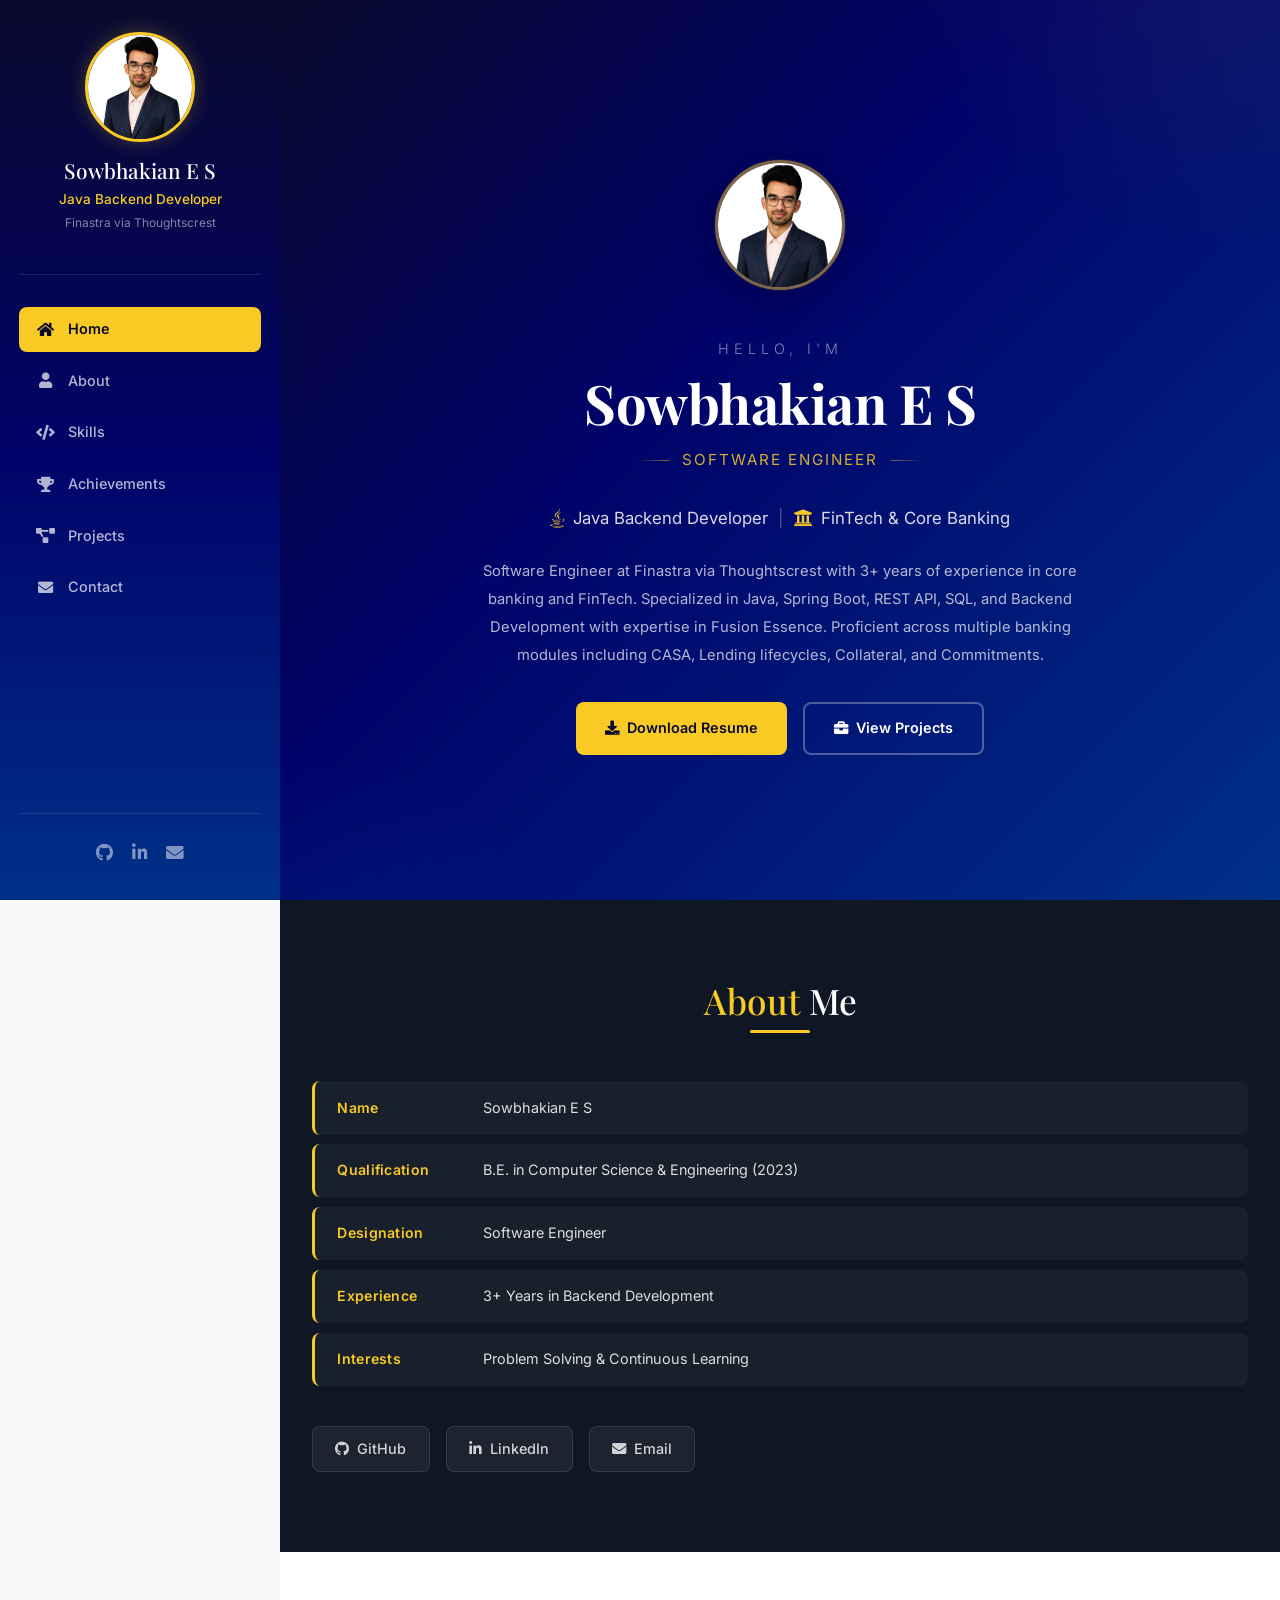
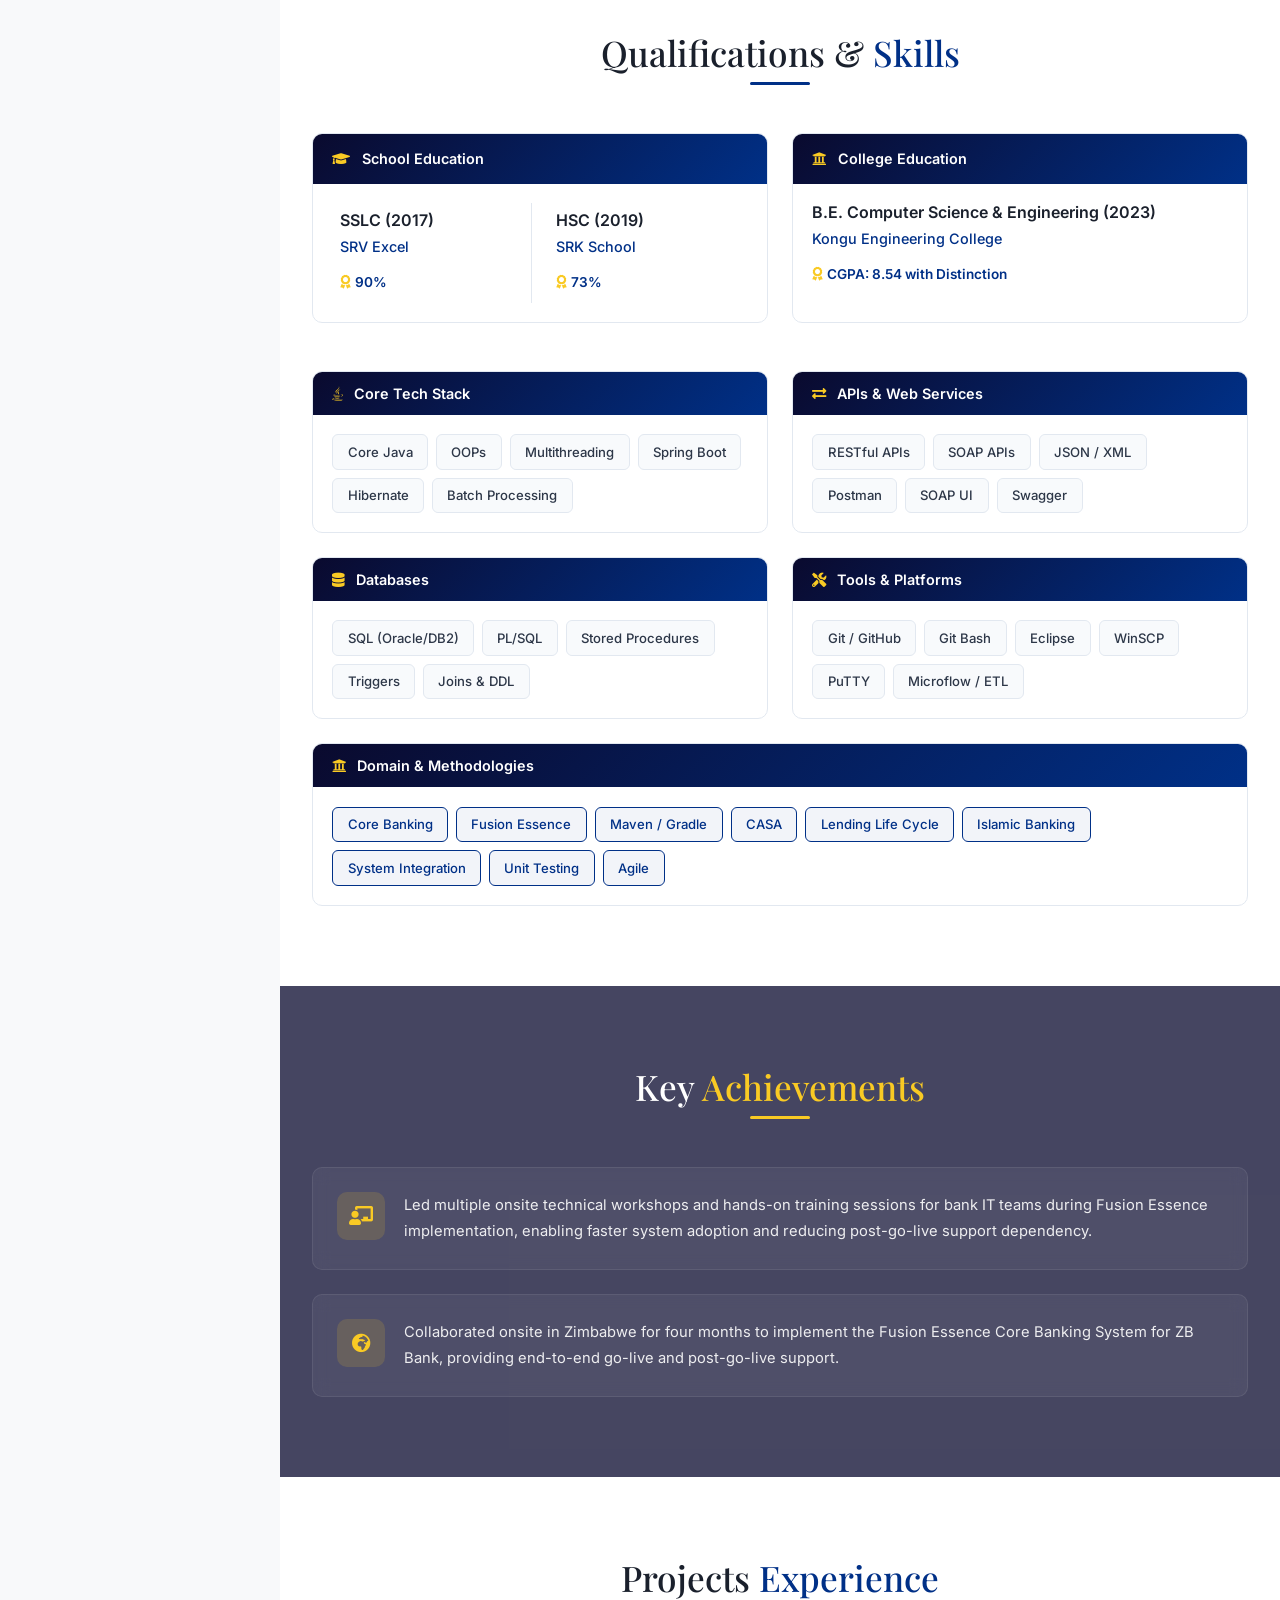
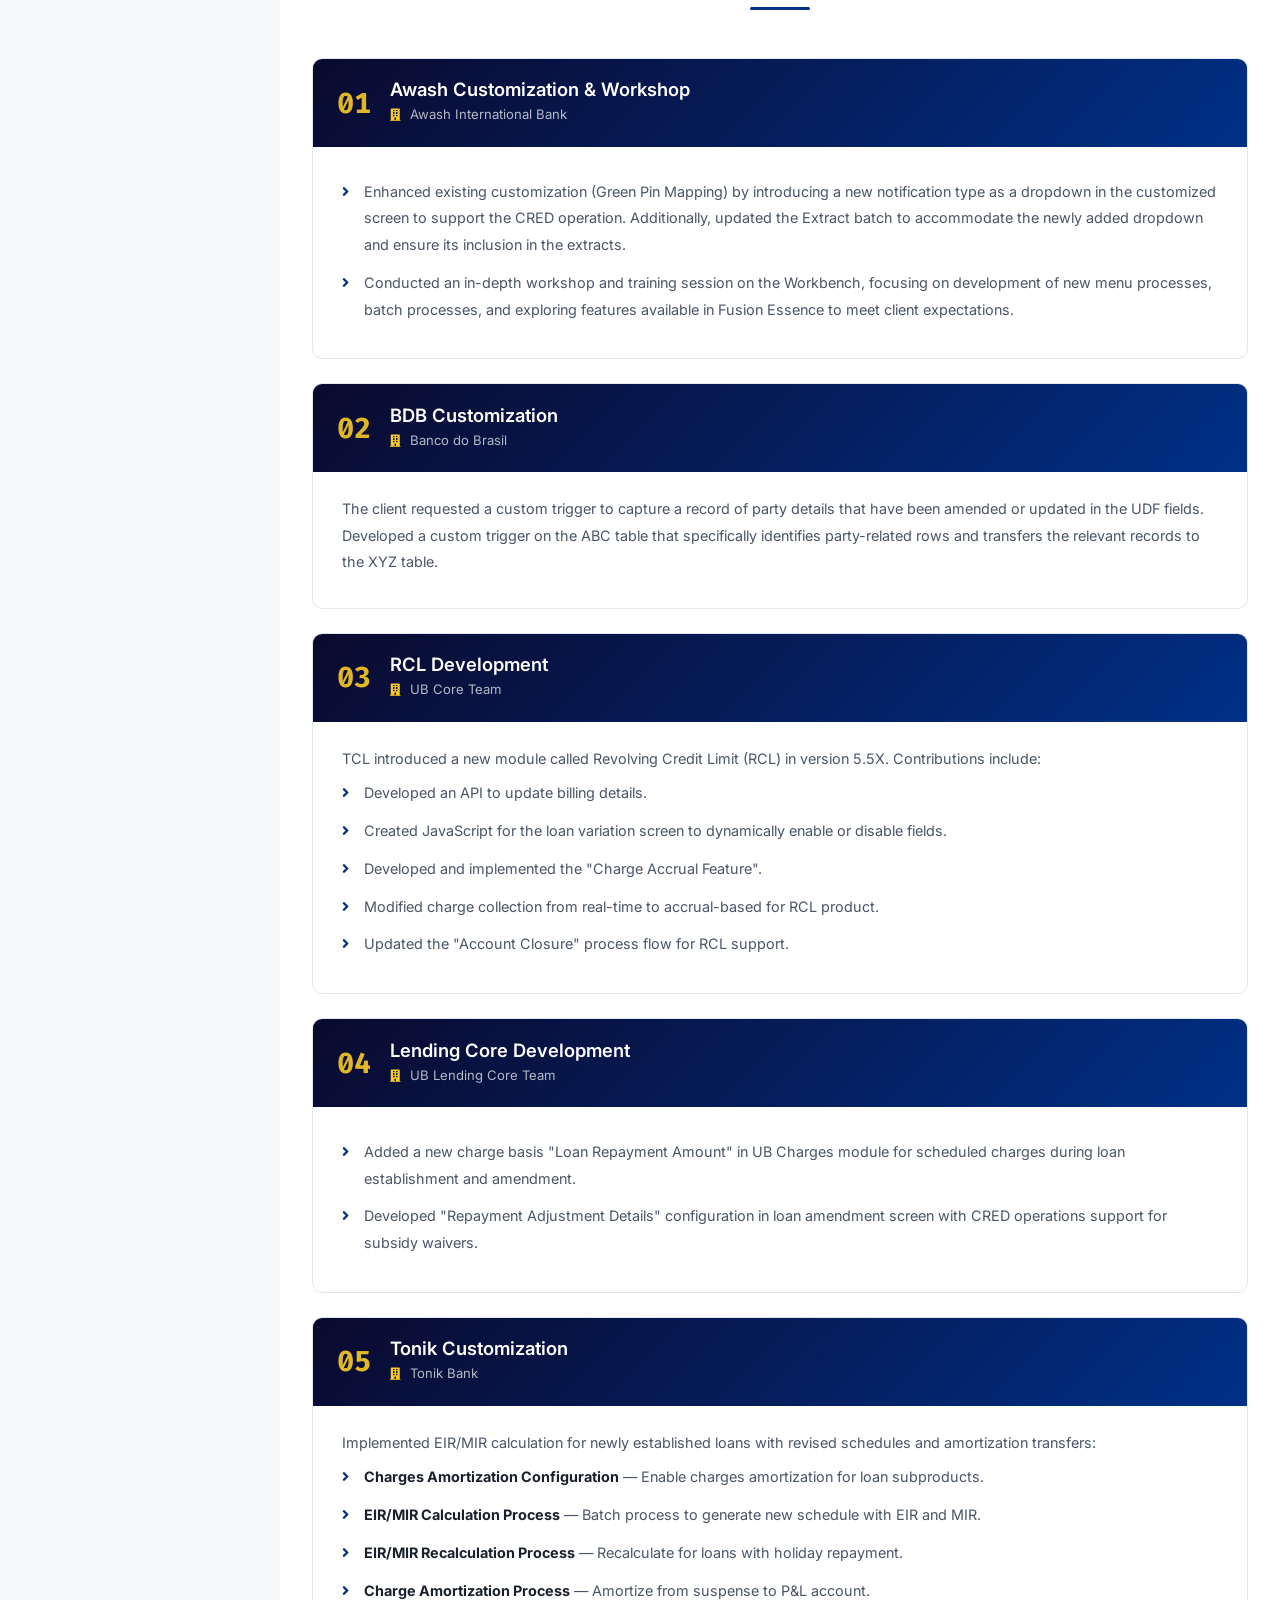
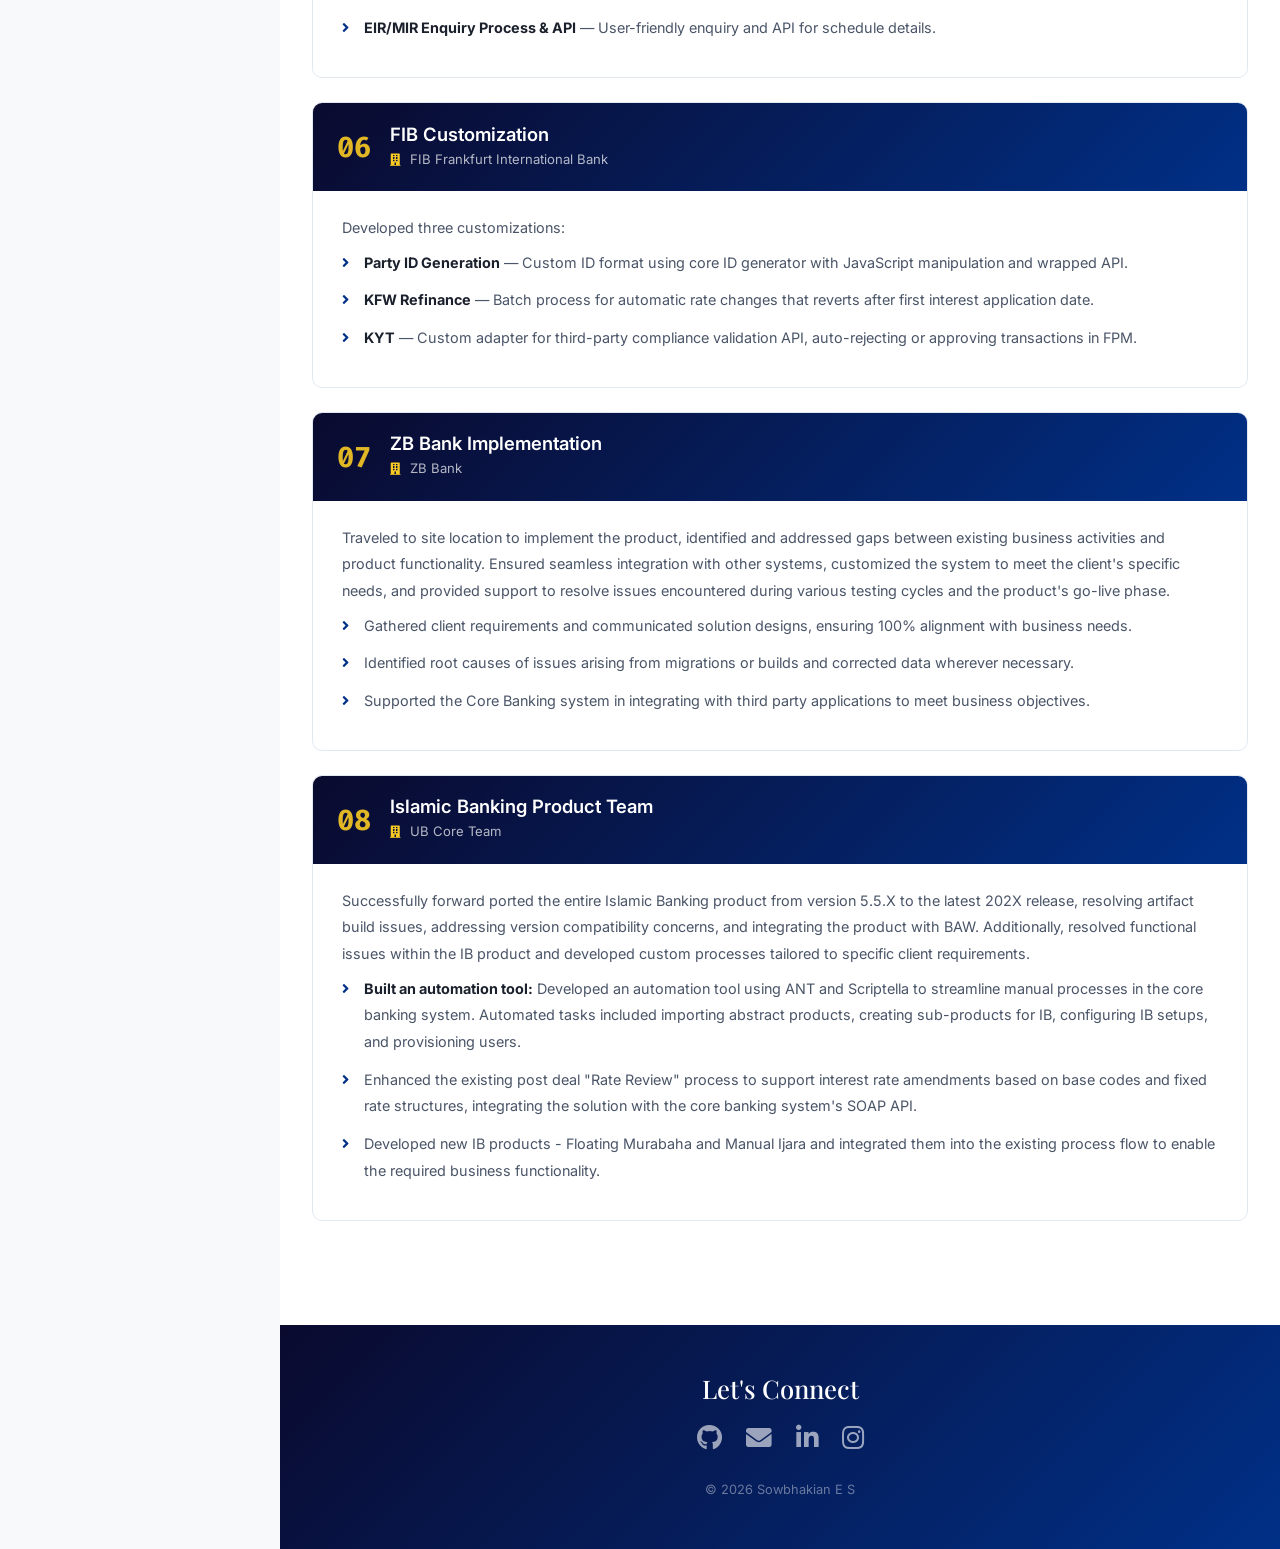
==== commit 0a9f5f56: "[19-04-2026]" ====
--- a/index.html
+++ b/index.html
@@ -84,22 +84,43 @@
 
         <!-- ===== HOME / HERO ===== -->
         <section id="home" class="hero-section">
-            <div class="hero-inner" data-aos="fade-up" data-aos-duration="1000">
-                <img class="hero-avatar" src="sowbi.jpg" alt="Sowbhakian E S">
-                <p class="hero-greeting">Hello, I am</p>
-                <h1 class="hero-name">Sowbhakian E S</h1>
-                <div class="hero-tagline">
-                    <span class="tagline-icon"><i class="fab fa-java"></i></span>
-                    <span>Java Backend Developer</span>
-                    <span class="tagline-divider">|</span>
-                    <span class="tagline-icon"><i class="fas fa-university"></i></span>
-                    <span>FinTech &amp; Core Banking</span>
-                </div>
-                <p class="hero-summary">Software Engineer at Finastra via Thoughtscrest with 3+ years of experience in core banking and FinTech. Specialized in Java, Spring Boot, REST API, SQL, and Backend Development with expertise in Fusion Essence. Proficient across multiple banking modules including CASA, Lending lifecycles, Collateral, and Commitments.</p>
-                <div class="hero-cta">
-                    <a href="Sowbhakian E S.pdf" target="_blank" class="btn-primary-custom"><i class="fas fa-download"></i> Download Resume</a>
-                    <a href="#projects" class="btn-outline-custom"><i class="fas fa-briefcase"></i> View Projects</a>
-                </div>
+            <div class="hero-stage">
+
+                <!-- ── Animation layer ── -->
+                <div class="hero-anim-track">
+                    <!-- Cyclist (enters from left, guides photo, then fades) -->
+                    <img class="hero-cyclist" src="cyclist.svg" alt="" aria-hidden="true">
+                    <!-- Guiding line (thin, elegant, retracts) -->
+                    <div class="hero-guideline"></div>
+                    <!-- Profile photo (guided into center position) -->
+                    <div class="hero-photo">
+                        <img src="sowbi.jpg" alt="Sowbhakian E S">
+                    </div>
+                </div>
+
+                <!-- ── Text layer (appears after photo settles) ── -->
+                <div class="hero-text-group">
+                    <p class="hero-text hero-text-greeting">Hello, I'm</p>
+                    <h1 class="hero-text hero-text-name">Sowbhakian E S</h1>
+                    <p class="hero-text hero-text-subtitle">Software Engineer</p>
+                </div>
+
+                <!-- ── Content layer (final fade-in) ── -->
+                <div class="hero-content-reveal">
+                    <div class="hero-tagline">
+                        <span class="tagline-icon"><i class="fab fa-java"></i></span>
+                        <span>Java Backend Developer</span>
+                        <span class="tagline-divider">|</span>
+                        <span class="tagline-icon"><i class="fas fa-university"></i></span>
+                        <span>FinTech &amp; Core Banking</span>
+                    </div>
+                    <p class="hero-summary">Software Engineer at Finastra via Thoughtscrest with 3+ years of experience in core banking and FinTech. Specialized in Java, Spring Boot, REST API, SQL, and Backend Development with expertise in Fusion Essence. Proficient across multiple banking modules including CASA, Lending lifecycles, Collateral, and Commitments.</p>
+                    <div class="hero-cta">
+                        <a href="Sowbhakian E S.pdf" target="_blank" class="btn-primary-custom"><i class="fas fa-download"></i> Download Resume</a>
+                        <a href="#projects" class="btn-outline-custom"><i class="fas fa-briefcase"></i> View Projects</a>
+                    </div>
+                </div>
+
             </div>
         </section>
 
@@ -270,7 +291,13 @@
                 <div class="title-underline title-underline-dark" data-aos="fade-up"></div>
 
                 <div class="project-card" data-aos="fade-up">
-                    <div class="project-header"><span class="project-number">01</span><div><h4 class="project-title">Awash Customization &amp; Workshop</h4><span class="project-client"><i class="fas fa-building"></i> Awash International Bank</span></div></div>
+                    <div class="project-header">
+                        <span class="project-number">01</span>
+                        <div>
+                            <h4 class="project-title">Awash Customization &amp; Workshop</h4>
+                            <span class="project-client"><i class="fas fa-building"></i> Awash International Bank</span>
+                        </div>
+                    </div>
                     <div class="project-body">
                         <ul class="project-list">
                             <li>Enhanced existing customization (Green Pin Mapping) by introducing a new notification type as a dropdown in the customized screen to support the CRED operation. Additionally, updated the Extract batch to accommodate the newly added dropdown and ensure its inclusion in the extracts.</li>
@@ -280,12 +307,26 @@
                 </div>
 
                 <div class="project-card" data-aos="fade-up">
-                    <div class="project-header"><span class="project-number">02</span><div><h4 class="project-title">BDB Customization</h4><span class="project-client"><i class="fas fa-building"></i> Banco do Brasil</span></div></div>
-                    <div class="project-body"><p>The client requested a custom trigger to capture a record of party details that have been amended or updated in the UDF fields. Developed a custom trigger on the ABC table that specifically identifies party-related rows and transfers the relevant records to the XYZ table.</p></div>
-                </div>
-
-                <div class="project-card" data-aos="fade-up">
-                    <div class="project-header"><span class="project-number">03</span><div><h4 class="project-title">RCL Development</h4><span class="project-client"><i class="fas fa-building"></i> UB Core Team</span></div></div>
+                    <div class="project-header">
+                        <span class="project-number">02</span>
+                        <div>
+                            <h4 class="project-title">BDB Customization</h4>
+                            <span class="project-client"><i class="fas fa-building"></i> Banco do Brasil</span>
+                        </div>
+                    </div>
+                    <div class="project-body">
+                        <p>The client requested a custom trigger to capture a record of party details that have been amended or updated in the UDF fields. Developed a custom trigger on the ABC table that specifically identifies party-related rows and transfers the relevant records to the XYZ table.</p>
+                    </div>
+                </div>
+
+                <div class="project-card" data-aos="fade-up">
+                    <div class="project-header">
+                        <span class="project-number">03</span>
+                        <div>
+                            <h4 class="project-title">RCL Development</h4>
+                            <span class="project-client"><i class="fas fa-building"></i> UB Core Team</span>
+                        </div>
+                    </div>
                     <div class="project-body">
                         <p>TCL introduced a new module called Revolving Credit Limit (RCL) in version 5.5X. Contributions include:</p>
                         <ul class="project-list">
@@ -299,7 +340,13 @@
                 </div>
 
                 <div class="project-card" data-aos="fade-up">
-                    <div class="project-header"><span class="project-number">04</span><div><h4 class="project-title">Lending Core Development</h4><span class="project-client"><i class="fas fa-building"></i> UB Lending Core Team</span></div></div>
+                    <div class="project-header">
+                        <span class="project-number">04</span>
+                        <div>
+                            <h4 class="project-title">Lending Core Development</h4>
+                            <span class="project-client"><i class="fas fa-building"></i> UB Lending Core Team</span>
+                        </div>
+                    </div>
                     <div class="project-body">
                         <ul class="project-list">
                             <li>Added a new charge basis "Loan Repayment Amount" in UB Charges module for scheduled charges during loan establishment and amendment.</li>
@@ -309,7 +356,13 @@
                 </div>
 
                 <div class="project-card" data-aos="fade-up">
-                    <div class="project-header"><span class="project-number">05</span><div><h4 class="project-title">Tonik Customization</h4><span class="project-client"><i class="fas fa-building"></i> Tonik Bank</span></div></div>
+                    <div class="project-header">
+                        <span class="project-number">05</span>
+                        <div>
+                            <h4 class="project-title">Tonik Customization</h4>
+                            <span class="project-client"><i class="fas fa-building"></i> Tonik Bank</span>
+                        </div>
+                    </div>
                     <div class="project-body">
                         <p>Implemented EIR/MIR calculation for newly established loans with revised schedules and amortization transfers:</p>
                         <ul class="project-list">
@@ -323,7 +376,13 @@
                 </div>
 
                 <div class="project-card" data-aos="fade-up">
-                    <div class="project-header"><span class="project-number">06</span><div><h4 class="project-title">FIB Customization</h4><span class="project-client"><i class="fas fa-building"></i> FIB Frankfurt International Bank</span></div></div>
+                    <div class="project-header">
+                        <span class="project-number">06</span>
+                        <div>
+                            <h4 class="project-title">FIB Customization</h4>
+                            <span class="project-client"><i class="fas fa-building"></i> FIB Frankfurt International Bank</span>
+                        </div>
+                    </div>
                     <div class="project-body">
                         <p>Developed three customizations:</p>
                         <ul class="project-list">
@@ -335,8 +394,39 @@
                 </div>
 
                 <div class="project-card" data-aos="fade-up">
-                    <div class="project-header"><span class="project-number">07</span><div><h4 class="project-title">ZB Bank Implementation</h4><span class="project-client"><i class="fas fa-building"></i> ZB Bank</span></div></div>
-                    <div class="project-body"><p>Implemented the product by identifying and addressing gaps between business activities and product functionality. Ensured seamless integration, customized the system to client needs, and provided support during testing cycles and go-live phase.</p></div>
+                    <div class="project-header">
+                        <span class="project-number">07</span>
+                        <div>
+                            <h4 class="project-title">ZB Bank Implementation</h4>
+                            <span class="project-client"><i class="fas fa-building"></i> ZB Bank</span>
+                        </div>
+                    </div>
+                    <div class="project-body">
+                        <p>Traveled to site location to implement the product, identified and addressed gaps between existing business activities and product functionality. Ensured seamless integration with other systems, customized the system to meet the client's specific needs, and provided support to resolve issues encountered during various testing cycles and the product's go-live phase.</p>
+                        <ul class="project-list">
+                            <li>Gathered client requirements and communicated solution designs, ensuring 100% alignment with business needs.</li>
+                            <li>Identified root causes of issues arising from migrations or builds and corrected data wherever necessary.</li>
+                            <li>Supported the Core Banking system in integrating with third party applications to meet business objectives.</li>
+                        </ul>
+                    </div>
+                </div>
+
+                <div class="project-card" data-aos="fade-up">
+                    <div class="project-header">
+                        <span class="project-number">08</span>
+                        <div>
+                            <h4 class="project-title">Islamic Banking Product Team</h4>
+                            <span class="project-client"><i class="fas fa-building"></i> UB Core Team</span>
+                        </div>
+                    </div>
+                    <div class="project-body">
+                        <p>Successfully forward ported the entire Islamic Banking product from version 5.5.X to the latest 202X release, resolving artifact build issues, addressing version compatibility concerns, and integrating the product with BAW. Additionally, resolved functional issues within the IB product and developed custom processes tailored to specific client requirements.</p>
+                        <ul class="project-list">
+                            <li><strong>Built an automation tool:</strong> Developed an automation tool using ANT and Scriptella to streamline manual processes in the core banking system. Automated tasks included importing abstract products, creating sub-products for IB, configuring IB setups, and provisioning users.</li>
+                            <li>Enhanced the existing post deal "Rate Review" process to support interest rate amendments based on base codes and fixed rate structures, integrating the solution with the core banking system's SOAP API.</li>
+                            <li>Developed new IB products - Floating Murabaha and Manual Ijara and integrated them into the existing process flow to enable the required business functionality.</li>
+                        </ul>
+                    </div>
                 </div>
             </div>
         </section>
@@ -363,15 +453,45 @@
         AOS.init({ once: true });
         const sections = document.querySelectorAll('section, footer');
         const navLinks = document.querySelectorAll('.sidebar-link');
+        let isClicking = false;
+        let clickTimeout;
+        
+        // Function to set active link
+        function setActiveLink(targetId) {
+            navLinks.forEach(link => {
+                link.classList.remove('active');
+                if (link.getAttribute('href') === '#' + targetId) {
+                    link.classList.add('active');
+                }
+            });
+        }
+        
+        // Handle scroll event
         window.addEventListener('scroll', () => {
+            if (isClicking) return; // Don't interfere with click navigation
+            
             let current = '';
             sections.forEach(sec => {
                 const top = sec.offsetTop - 100;
                 if (scrollY >= top) current = sec.getAttribute('id');
             });
-            navLinks.forEach(link => {
-                link.classList.remove('active');
-                if (link.getAttribute('href') === '#' + current) link.classList.add('active');
+            if (current) setActiveLink(current);
+        });
+        
+        // Handle click event on sidebar links
+        navLinks.forEach(link => {
+            link.addEventListener('click', function(e) {
+                const targetId = this.getAttribute('href').substring(1);
+                isClicking = true;
+                setActiveLink(targetId);
+                
+                // Clear any existing timeout
+                if (clickTimeout) clearTimeout(clickTimeout);
+                
+                // Re-enable scroll handler after smooth scroll completes (increased to 1500ms)
+                clickTimeout = setTimeout(() => {
+                    isClicking = false;
+                }, 1500);
             });
         });
     </script>
--- a/styles.css
+++ b/styles.css
@@ -11,7 +11,6 @@
 
 html {
     scroll-behavior: smooth;
-    overflow-x: hidden;
 }
 
 body {
@@ -19,6 +18,10 @@
     line-height: 1.7;
     color: #2d3748;
     background: #f8f9fa;
+    -webkit-font-smoothing: antialiased;
+    -moz-osx-font-smoothing: grayscale;
+    text-rendering: optimizeLegibility;
+    overflow-x: hidden;
 }
 
 a {
@@ -163,18 +166,29 @@
 .mobile-toggle {
     display: none;
     position: fixed;
-    top: 1rem;
-    left: 1rem;
-    z-index: 1100;
+    top: 1.5rem;
+    right: 1.5rem;
+    z-index: 9999;
     background: #0a0a2e;
     color: #f9ca24;
     border: none;
     border-radius: 8px;
-    width: 45px;
-    height: 45px;
-    font-size: 1.2rem;
+    width: 50px;
+    height: 50px;
+    font-size: 1.3rem;
     cursor: pointer;
-    box-shadow: 0 2px 12px rgba(0, 0, 0, 0.3);
+    box-shadow: 0 4px 15px rgba(0, 0, 0, 0.4);
+    transition: all 0.3s ease;
+}
+
+.mobile-toggle:hover {
+    background: #000268;
+    transform: scale(1.05);
+    box-shadow: 0 6px 20px rgba(249, 202, 36, 0.3);
+}
+
+.mobile-toggle:active {
+    transform: scale(0.95);
 }
 
 .mobile-nav-body {
@@ -207,6 +221,7 @@
    ==================================== */
 .main-content {
     margin-left: 280px;
+    overflow-x: hidden;
 }
 
 /* ====================================
@@ -250,18 +265,11 @@
 .hero-inner {
     text-align: center;
     max-width: 700px;
+    width: 100%;
     position: relative;
     z-index: 1;
-}
-
-.hero-avatar {
-    width: 140px;
-    height: 140px;
-    border-radius: 50%;
-    object-fit: cover;
-    border: 4px solid rgba(249, 202, 36, 0.6);
-    box-shadow: 0 0 40px rgba(249, 202, 36, 0.15);
-    margin-bottom: 1.5rem;
+    padding: 0 1rem;
+    box-sizing: border-box;
 }
 
 .hero-greeting {
@@ -270,14 +278,6 @@
     text-transform: uppercase;
     letter-spacing: 3px;
     margin-bottom: 0.5rem;
-}
-
-.hero-name {
-    font-family: 'Playfair Display', serif;
-    color: #fff;
-    font-size: 3.2rem;
-    font-weight: 700;
-    margin-bottom: 1rem;
 }
 
 .hero-tagline {
@@ -302,9 +302,12 @@
 
 .hero-summary {
     color: rgba(255, 255, 255, 0.7);
-    font-size: 0.95rem;
-    line-height: 1.8;
+    font-size: 0.92rem;
+    line-height: 1.9;
     margin-bottom: 2rem;
+    max-width: 640px;
+    margin-left: auto;
+    margin-right: auto;
 }
 
 .hero-cta {
@@ -354,6 +357,183 @@
 }
 
 /* ====================================
+   HERO ANIMATION — Premium / Linear-style
+   ==================================== */
+
+/* Stage container */
+.hero-stage {
+    display: flex;
+    flex-direction: column;
+    align-items: center;
+    text-align: center;
+    max-width: 760px;
+    width: 100%;
+    position: relative;
+    z-index: 1;
+}
+
+/* ── Animation track ── */
+.hero-anim-track {
+    position: relative;
+    display: flex;
+    align-items: center;
+    justify-content: center;
+    width: 100%;
+    height: 160px;
+    margin-bottom: 2rem;
+}
+
+/* Photo */
+.hero-photo {
+    position: absolute;
+    left: 50%;
+    width: 130px;
+    height: 130px;
+    border-radius: 50%;
+    overflow: hidden;
+    border: 3px solid rgba(249, 202, 36, 0.5);
+    box-shadow: 0 0 0 1px rgba(249, 202, 36, 0.08),
+                0 8px 40px rgba(0, 0, 0, 0.25);
+    transform: translateX(-55vw);
+    animation: photoGlide 4s 0.3s cubic-bezier(0.25, 0.46, 0.45, 0.94) forwards;
+    z-index: 3;
+}
+
+.hero-photo img {
+    width: 100%;
+    height: 100%;
+    object-fit: cover;
+    display: block;
+}
+
+/* Guideline */
+.hero-guideline {
+    position: absolute;
+    left: calc(50% + 70px);
+    top: 50%;
+    height: 1px;
+    width: 60vw;
+    transform: translateY(-50%);
+    background: linear-gradient(90deg, rgba(249, 202, 36, 0.35), rgba(249, 202, 36, 0.08) 60%, transparent);
+    z-index: 2;
+    animation: guideGlide 4s 0.3s cubic-bezier(0.25, 0.46, 0.45, 0.94) forwards,
+               guideRetract 0.8s 4.5s cubic-bezier(0.4, 0, 0.2, 1) forwards;
+}
+
+/* Cyclist */
+.hero-cyclist {
+    position: absolute;
+    left: -60px;
+    width: 120px;
+    height: auto;
+    z-index: 1;
+    opacity: 0.85;
+    animation: cyclistRide 4s 0.3s cubic-bezier(0.25, 0.46, 0.45, 0.94) forwards,
+               cyclistFade 1.2s 4.8s cubic-bezier(0.4, 0, 0.2, 1) forwards;
+}
+
+/* ── Text ── */
+.hero-text-group {
+    margin-bottom: 1.8rem;
+}
+
+.hero-text {
+    opacity: 0;
+    transform: translateY(16px);
+}
+
+.hero-text-greeting {
+    color: rgba(255, 255, 255, 0.5);
+    font-size: 0.9rem;
+    font-weight: 300;
+    text-transform: uppercase;
+    letter-spacing: 5px;
+    margin-bottom: 0.5rem;
+    animation: textUp 0.7s 4.6s cubic-bezier(0.25, 0.46, 0.45, 0.94) forwards;
+}
+
+.hero-text-name {
+    font-family: 'Playfair Display', serif;
+    color: #fff;
+    font-size: 3.4rem;
+    font-weight: 700;
+    margin: 0 0 0.4rem;
+    letter-spacing: -0.5px;
+    animation: textUp 0.7s 5.0s cubic-bezier(0.25, 0.46, 0.45, 0.94) forwards;
+}
+
+.hero-text-subtitle {
+    display: inline-flex;
+    align-items: center;
+    gap: 0.8rem;
+    color: rgba(249, 202, 36, 0.85);
+    font-size: 0.95rem;
+    font-weight: 400;
+    letter-spacing: 2px;
+    text-transform: uppercase;
+    margin: 0;
+    animation: textUp 0.7s 5.4s cubic-bezier(0.25, 0.46, 0.45, 0.94) forwards;
+}
+
+.hero-text-subtitle::before,
+.hero-text-subtitle::after {
+    content: '';
+    display: inline-block;
+    width: 32px;
+    height: 1px;
+    background: linear-gradient(90deg, transparent, rgba(249, 202, 36, 0.5));
+}
+
+.hero-text-subtitle::after {
+    background: linear-gradient(90deg, rgba(249, 202, 36, 0.5), transparent);
+}
+
+/* ── Content reveal ── */
+.hero-content-reveal {
+    opacity: 0;
+    transform: translateY(20px);
+    animation: textUp 0.9s 6.0s cubic-bezier(0.25, 0.46, 0.45, 0.94) forwards;
+}
+
+/* ── KEYFRAMES ── */
+
+/* Photo glides from left to center */
+@keyframes photoGlide {
+    0%   { transform: translateX(-55vw); }
+    100% { transform: translateX(-50%); }
+}
+
+/* Guideline tracks with cyclist → photo */
+@keyframes guideGlide {
+    0%   { width: 60vw; opacity: 1; }
+    100% { width: 0; opacity: 1; }
+}
+
+/* Guideline retracts / fades */
+@keyframes guideRetract {
+    0%   { opacity: 1; }
+    100% { opacity: 0; }
+}
+
+/* Cyclist rides from off-left to right-of-center */
+@keyframes cyclistRide {
+    0%   { left: -60px; }
+    100% { left: calc(50% + 80px); }
+}
+
+/* Cyclist fades out gracefully */
+@keyframes cyclistFade {
+    0%   { opacity: 0.85; transform: scale(1); }
+    100% { opacity: 0; transform: scale(0.92); }
+}
+
+/* Clean text reveal — no bounce, no scale */
+@keyframes textUp {
+    0%   { opacity: 0; transform: translateY(16px); }
+    100% { opacity: 1; transform: translateY(0); }
+}
+
+/* ====================================
    SECTIONS
    ==================================== */
 .section {
@@ -363,6 +543,8 @@
 .section-container {
     max-width: 1000px;
     margin: 0 auto;
+    width: 100%;
+    box-sizing: border-box;
 }
 
 .section-dark {
@@ -413,29 +595,35 @@
 .about-grid {
     display: grid;
     grid-template-columns: 1fr;
-    gap: 2rem;
+    gap: 2.5rem;
 }
 
 .about-info {
     display: flex;
     flex-direction: column;
-    gap: 0.8rem;
+    gap: 0.6rem;
 }
 
 .about-item {
     display: flex;
     gap: 1rem;
-    padding: 0.8rem 1.2rem;
+    padding: 0.9rem 1.4rem;
     background: rgba(255, 255, 255, 0.04);
     border-radius: 8px;
     border-left: 3px solid #f9ca24;
+    transition: background 0.2s ease;
+}
+
+.about-item:hover {
+    background: rgba(255, 255, 255, 0.06);
 }
 
 .about-label {
     font-weight: 600;
     color: #f9ca24;
     min-width: 130px;
-    font-size: 0.9rem;
+    font-size: 0.88rem;
+    letter-spacing: 0.3px;
 }
 
 .about-value {
@@ -481,16 +669,16 @@
 }
 
 .edu-card {
-    background: #f8f9fa;
-    border-radius: 12px;
+    background: #fff;
+    border-radius: 10px;
     overflow: hidden;
     border: 1px solid #e2e8f0;
     transition: transform 0.3s ease, box-shadow 0.3s ease;
 }
 
 .edu-card:hover {
-    transform: translateY(-4px);
-    box-shadow: 0 8px 30px rgba(0, 0, 0, 0.08);
+    transform: translateY(-3px);
+    box-shadow: 0 8px 24px rgba(0, 0, 0, 0.06);
 }
 
 .edu-card-header {
@@ -568,16 +756,16 @@
 }
 
 .skill-category {
-    background: #f8f9fa;
-    border-radius: 12px;
+    background: #fff;
+    border-radius: 10px;
     overflow: hidden;
     border: 1px solid #e2e8f0;
     transition: transform 0.3s ease, box-shadow 0.3s ease;
 }
 
 .skill-category:hover {
-    transform: translateY(-4px);
-    box-shadow: 0 8px 30px rgba(0, 0, 0, 0.06);
+    transform: translateY(-3px);
+    box-shadow: 0 8px 24px rgba(0, 0, 0, 0.05);
 }
 
 .skill-category-wide {
@@ -611,20 +799,19 @@
 .skill-tag {
     display: inline-block;
     padding: 0.35rem 0.9rem;
-    background: #fff;
-    border: 1px solid #cbd5e0;
-    border-radius: 20px;
+    background: #f8fafc;
+    border: 1px solid #e2e8f0;
+    border-radius: 6px;
     font-size: 0.82rem;
     font-weight: 500;
     color: #2d3748;
-    transition: all 0.3s ease;
+    transition: all 0.2s ease;
 }
 
 .skill-tag:hover {
     background: #003087;
     color: #fff;
     border-color: #003087;
-    transform: translateY(-1px);
 }
 
 .tag-domain {
@@ -670,16 +857,15 @@
     gap: 1.2rem;
     align-items: flex-start;
     padding: 1.5rem;
-    background: rgba(255, 255, 255, 0.06);
-    border: 1px solid rgba(255, 255, 255, 0.1);
-    border-radius: 12px;
+    background: rgba(255, 255, 255, 0.05);
+    border: 1px solid rgba(255, 255, 255, 0.08);
+    border-radius: 10px;
     backdrop-filter: blur(8px);
-    transition: transform 0.3s ease;
+    transition: border-color 0.3s ease;
 }
 
 .achievement-item:hover {
-    transform: translateX(6px);
-    border-color: #f9ca24;
+    border-color: rgba(249, 202, 36, 0.4);
 }
 
 .achievement-icon {
@@ -697,8 +883,8 @@
 
 .achievement-item p {
     color: rgba(255, 255, 255, 0.9);
-    font-size: 0.95rem;
-    line-height: 1.7;
+    font-size: 0.92rem;
+    line-height: 1.8;
     margin: 0;
 }
 
@@ -706,17 +892,17 @@
    PROJECTS
    ==================================== */
 .project-card {
-    background: #f8f9fa;
+    background: #fff;
     border: 1px solid #e2e8f0;
-    border-radius: 12px;
+    border-radius: 10px;
     overflow: hidden;
     margin-bottom: 1.5rem;
     transition: all 0.3s ease;
 }
 
 .project-card:hover {
-    transform: translateY(-4px);
-    box-shadow: 0 12px 40px rgba(0, 0, 0, 0.08);
+    transform: translateY(-3px);
+    box-shadow: 0 8px 30px rgba(0, 0, 0, 0.06);
     border-color: #003087;
 }
 
@@ -757,13 +943,13 @@
 }
 
 .project-body {
-    padding: 1.5rem;
+    padding: 1.5rem 1.8rem;
 }
 
 .project-body p {
     color: #4a5568;
-    font-size: 0.92rem;
-    line-height: 1.8;
+    font-size: 0.9rem;
+    line-height: 1.85;
     margin-bottom: 0.5rem;
 }
 
@@ -776,10 +962,10 @@
 .project-list li {
     position: relative;
     padding-left: 1.4rem;
-    margin-bottom: 0.6rem;
+    margin-bottom: 0.7rem;
     color: #4a5568;
-    font-size: 0.92rem;
-    line-height: 1.7;
+    font-size: 0.9rem;
+    line-height: 1.85;
 }
 
 .project-list li::before {
@@ -851,8 +1037,17 @@
         margin-left: 0;
     }
 
-    .hero-name {
-        font-size: 2.4rem;
+    .hero-text-name {
+        font-size: 2.6rem;
+    }
+
+    .hero-cyclist {
+        width: 100px;
+    }
+
+    .hero-photo {
+        width: 110px;
+        height: 110px;
     }
 
     .education-row {
@@ -878,17 +1073,65 @@
 }
 
 @media (max-width: 576px) {
+    .mobile-toggle {
+        top: 1rem;
+        right: 1rem;
+        width: 45px;
+        height: 45px;
+        font-size: 1.2rem;
+    }
+
     .hero-section {
         padding: 3rem 1.2rem;
     }
 
-    .hero-name {
-        font-size: 1.9rem;
-    }
-
-    .hero-avatar {
-        width: 110px;
-        height: 110px;
+    .hero-section::before {
+        right: -50%;
+        width: 400px;
+        height: 400px;
+    }
+
+    .hero-section::after {
+        left: -40%;
+        width: 300px;
+        height: 300px;
+    }
+
+    .hero-cyclist {
+        left: -40px;
+    }
+
+    .hero-text-name {
+        font-size: 2rem;
+    }
+
+    .hero-text-greeting {
+        font-size: 0.78rem;
+        letter-spacing: 3px;
+    }
+
+    .hero-text-subtitle {
+        font-size: 0.78rem;
+        letter-spacing: 1.5px;
+    }
+
+    .hero-text-subtitle::before,
+    .hero-text-subtitle::after {
+        width: 20px;
+    }
+
+    .hero-cyclist {
+        width: 80px;
+    }
+
+    .hero-photo {
+        width: 90px;
+        height: 90px;
+        border-width: 2px;
+    }
+
+    .hero-anim-track {
+        height: 120px;
     }
 
     .section {
@@ -931,3 +1174,52 @@
         align-items: center;
     }
 }
+
+/* Extra small devices */
+@media (max-width: 400px) {
+    .mobile-toggle {
+        top: 0.75rem;
+        right: 0.75rem;
+        width: 42px;
+        height: 42px;
+        font-size: 1.1rem;
+    }
+
+    .hero-section {
+        padding: 2.5rem 1rem;
+    }
+
+    .hero-section::before,
+    .hero-section::after {
+        display: none;
+    }
+
+    .hero-cyclist {
+        left: -30px;
+        width: 70px;
+    }
+
+    .section {
+        padding: 2.5rem 0.8rem;
+    }
+
+    .section-container {
+        padding: 0 0.5rem;
+    }
+
+    .hero-text-name {
+        font-size: 1.75rem;
+        word-break: break-word;
+    }
+
+    .btn-primary-custom,
+    .btn-outline-custom {
+        padding: 0.65rem 1.3rem;
+        font-size: 0.85rem;
+    }
+
+    .hero-cta {
+        gap: 0.7rem;
+        padding: 0 0.5rem;
+    }
+}
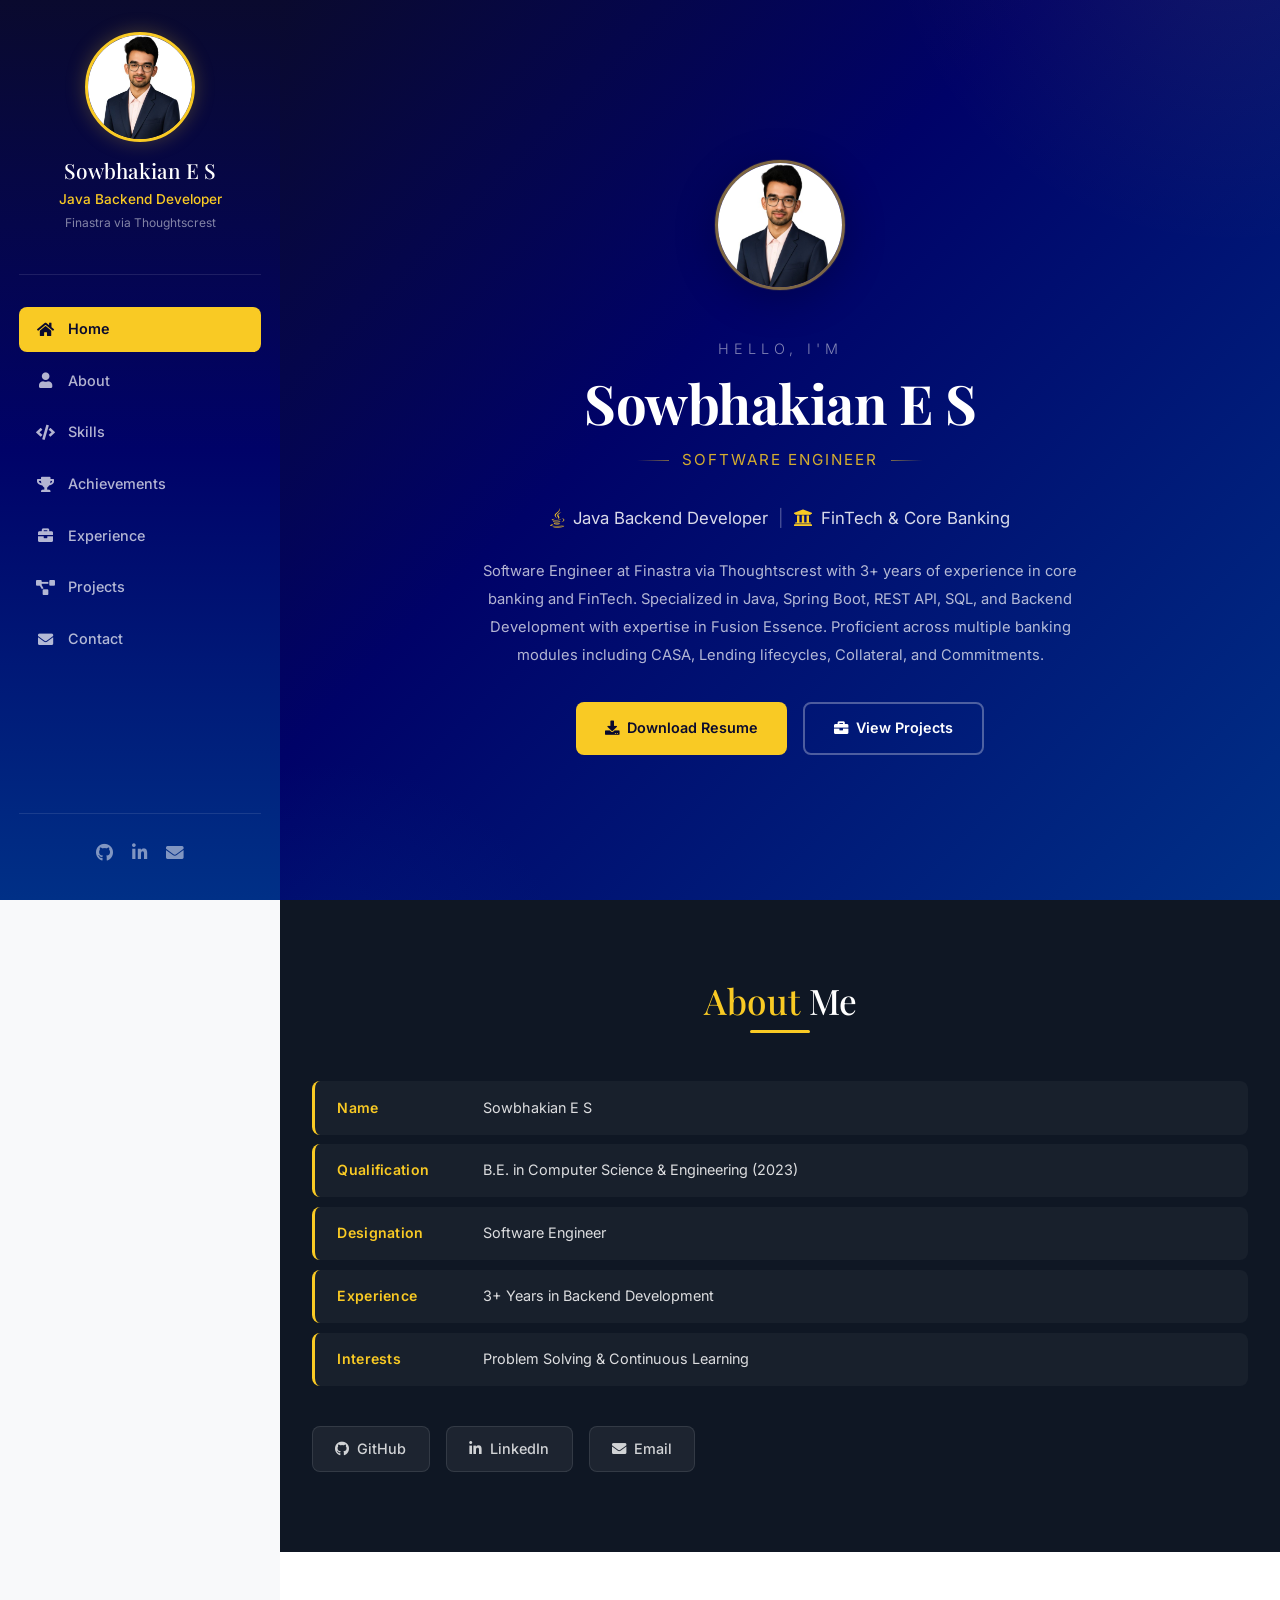
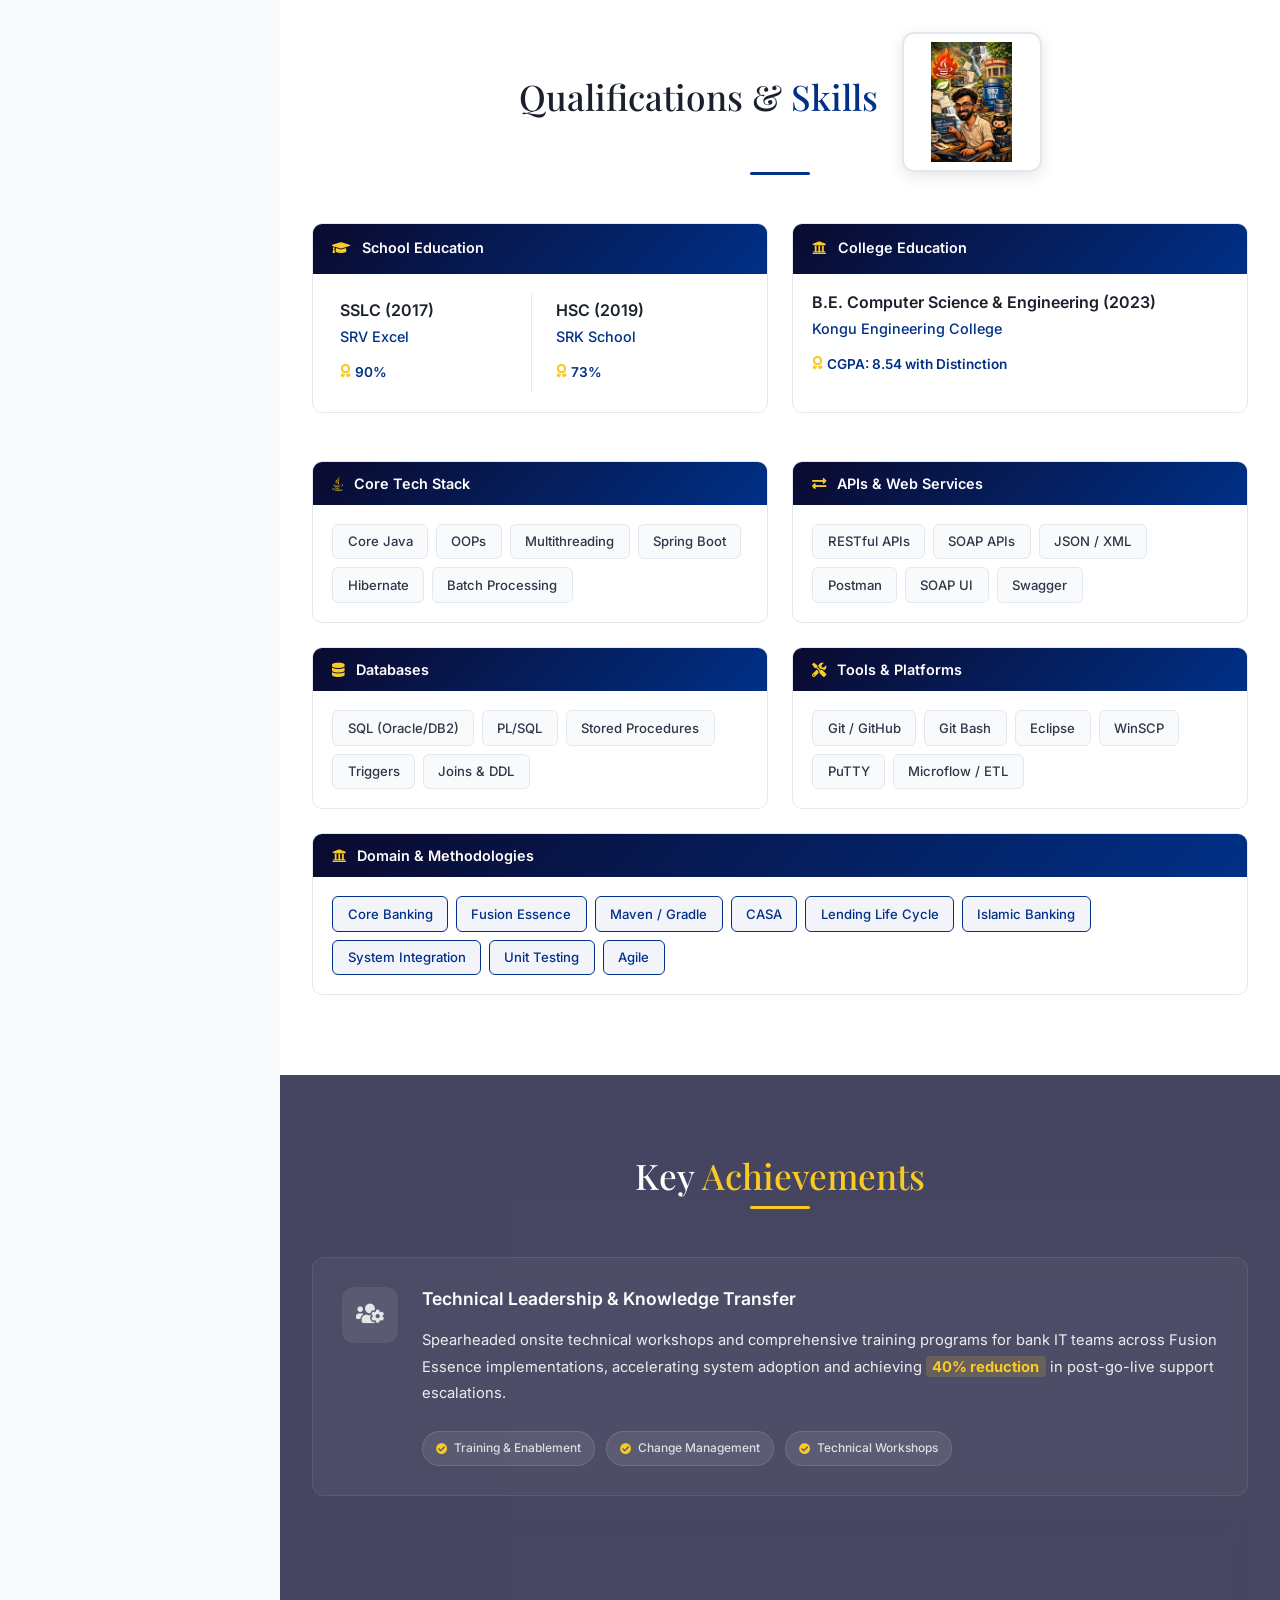
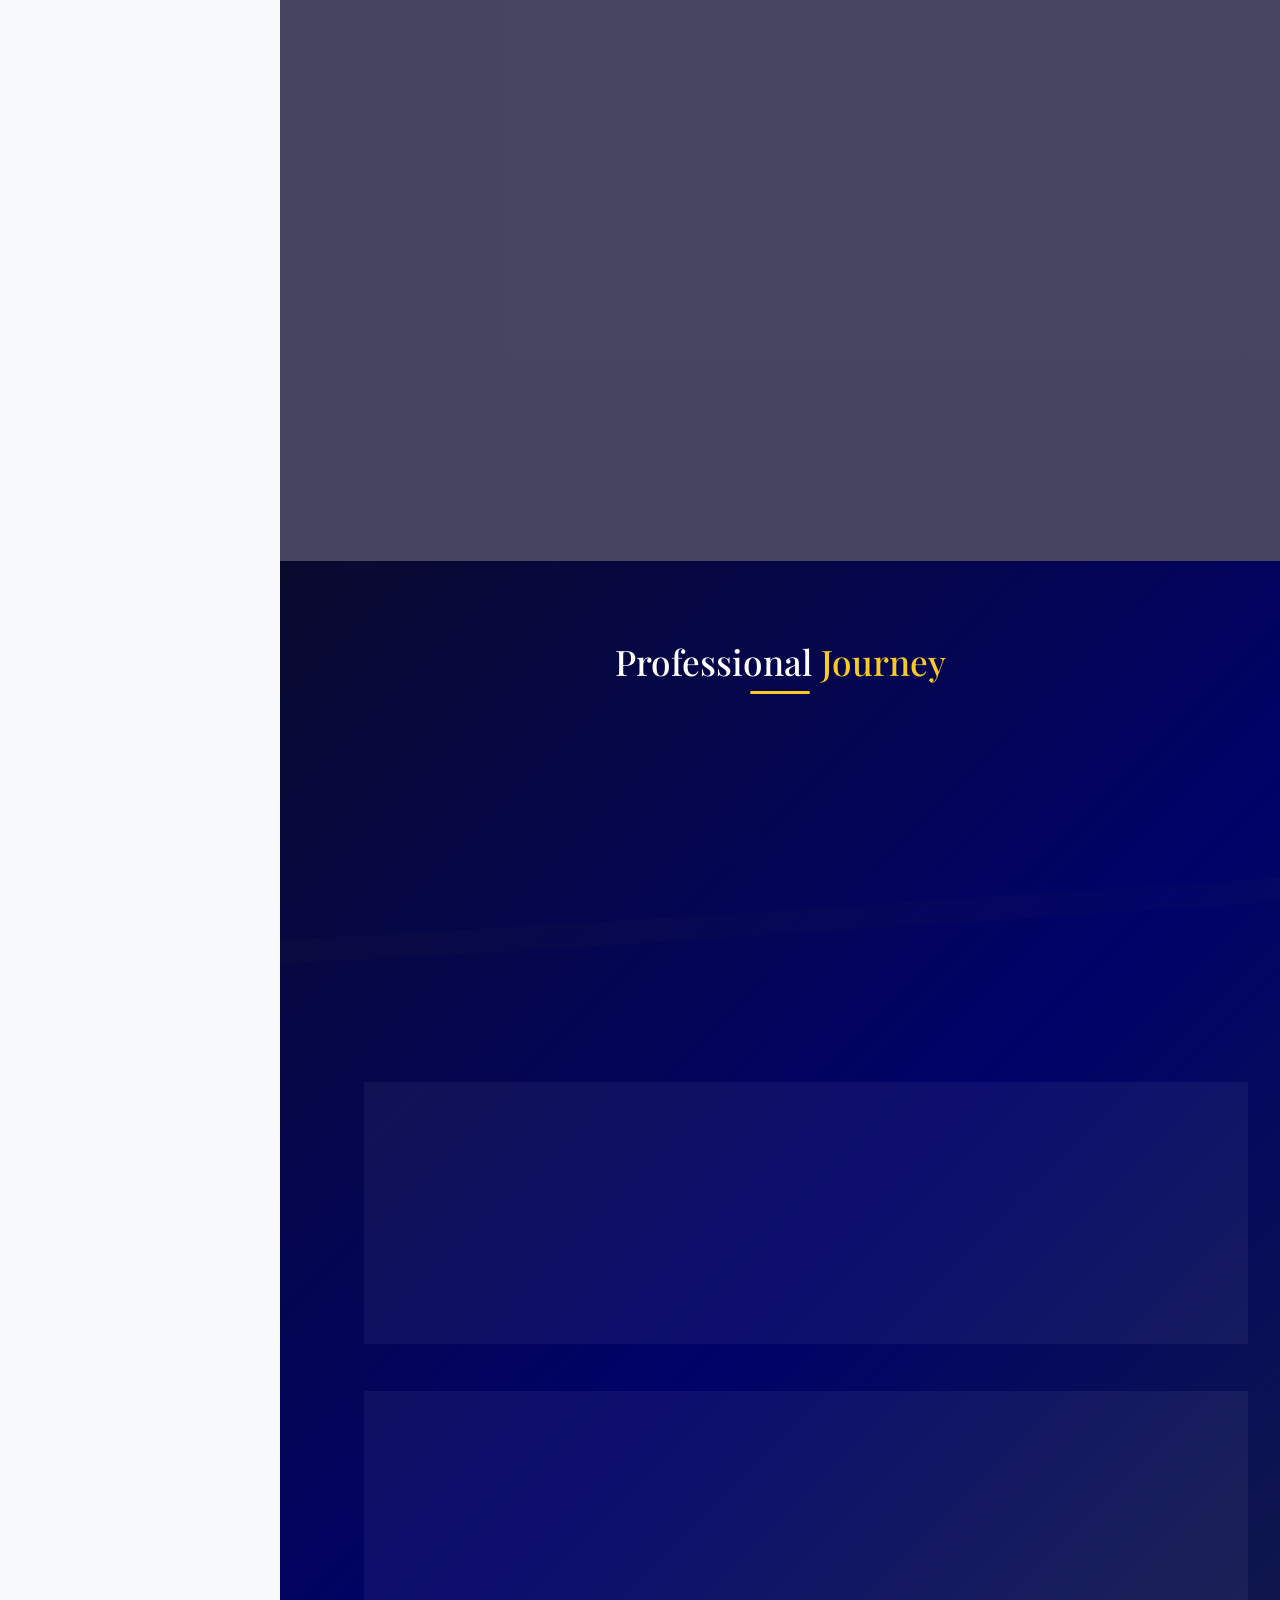
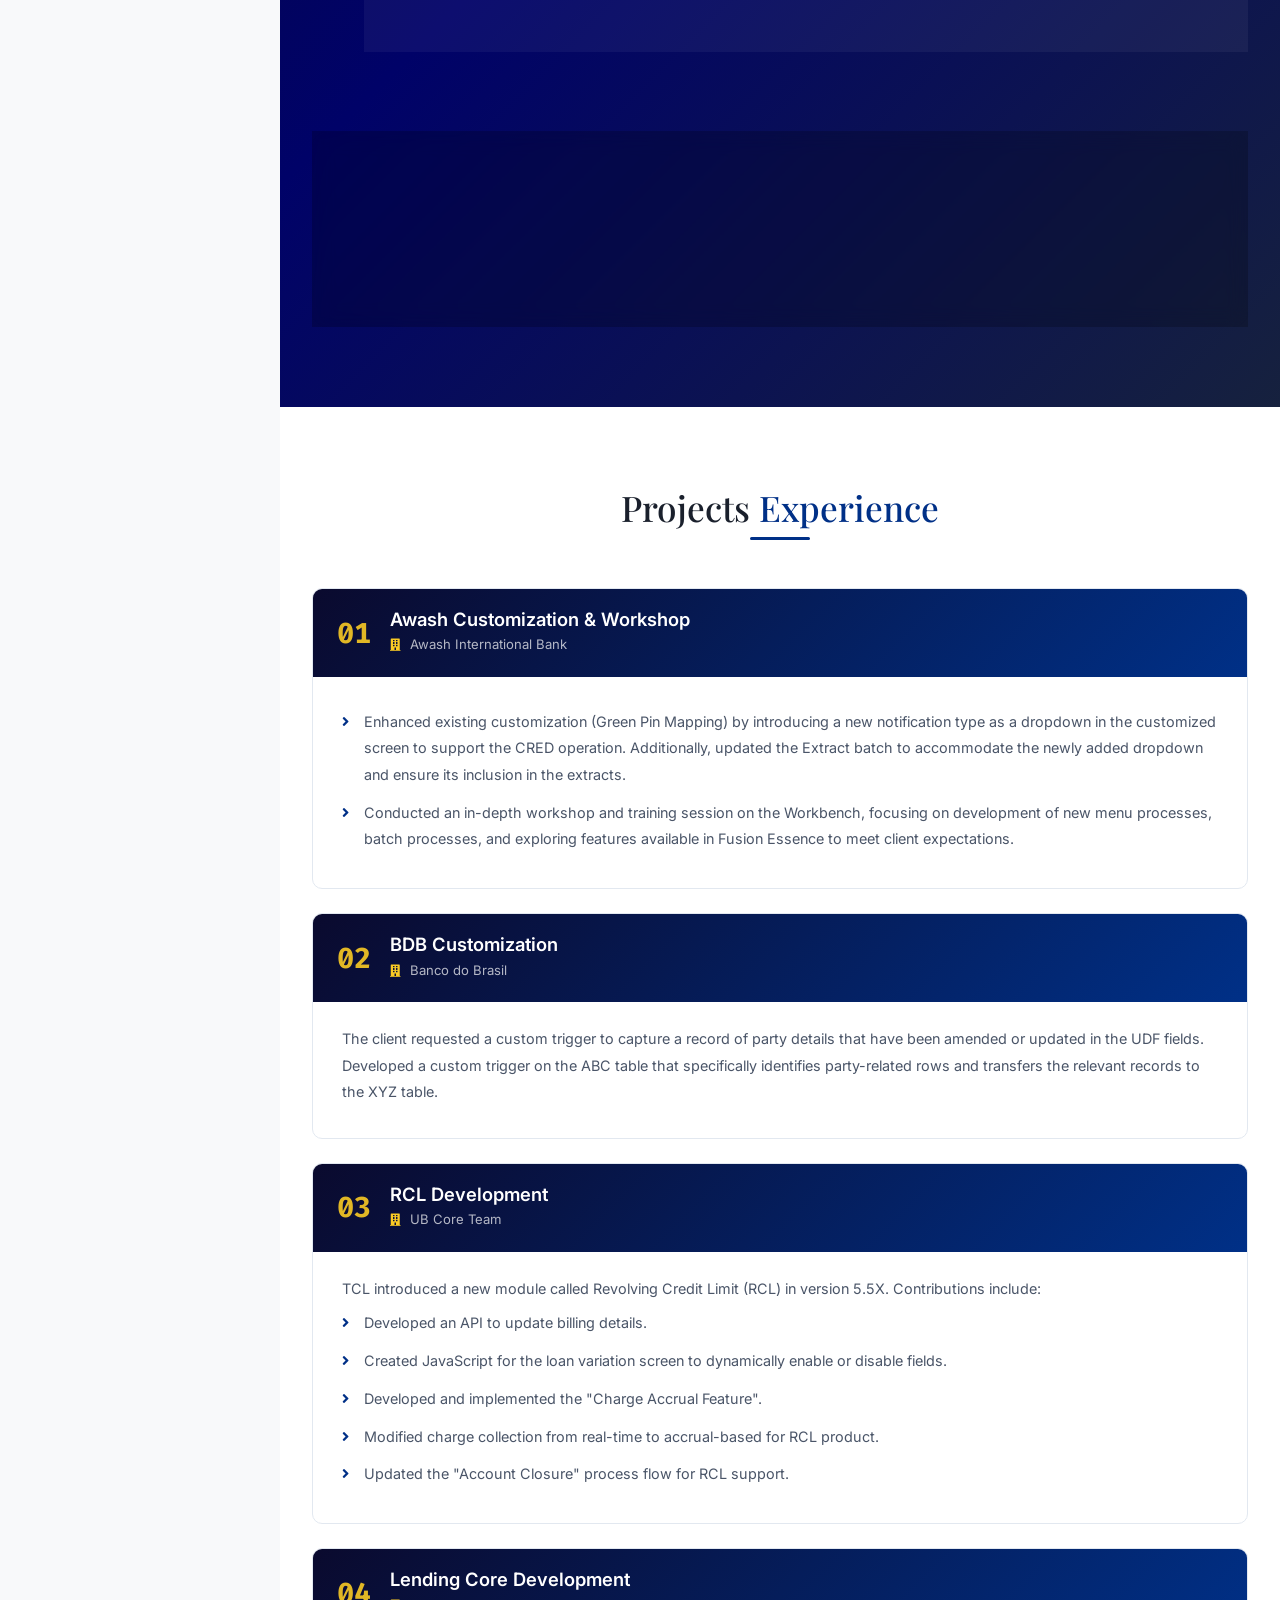
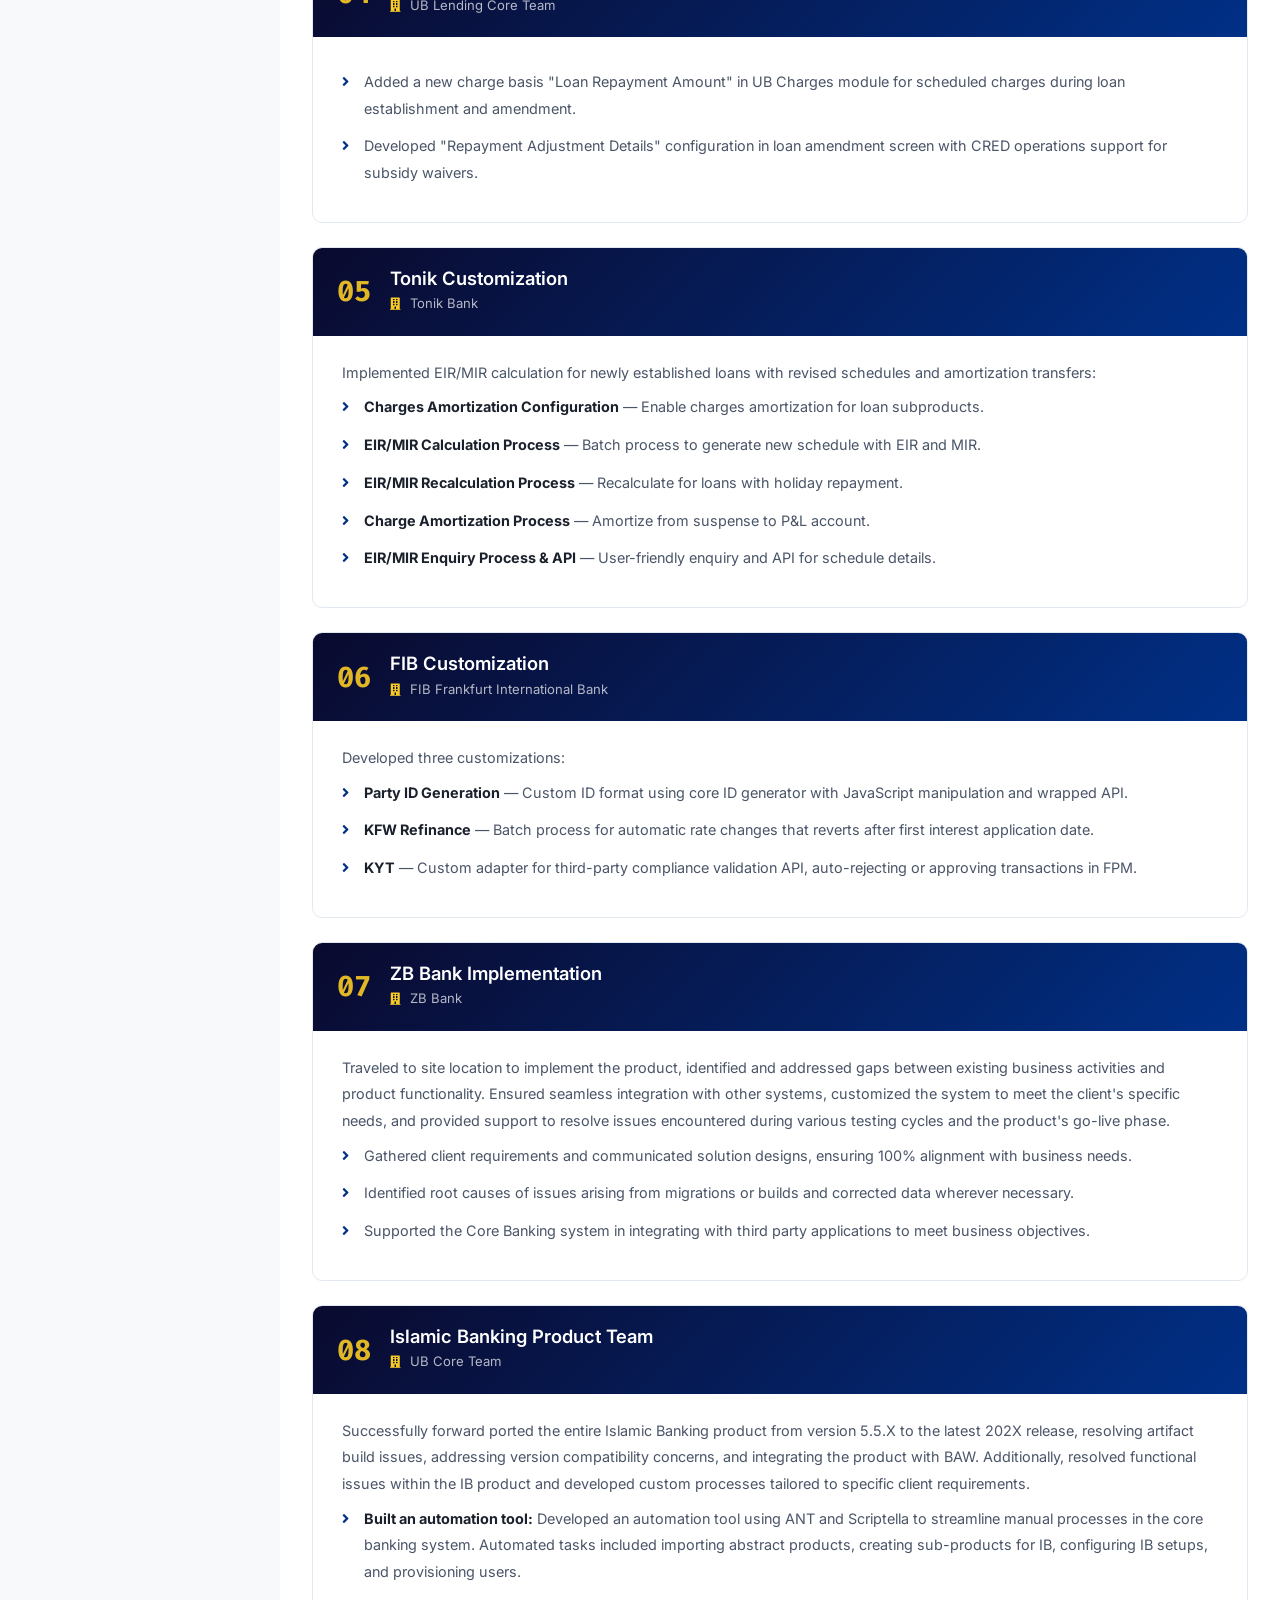
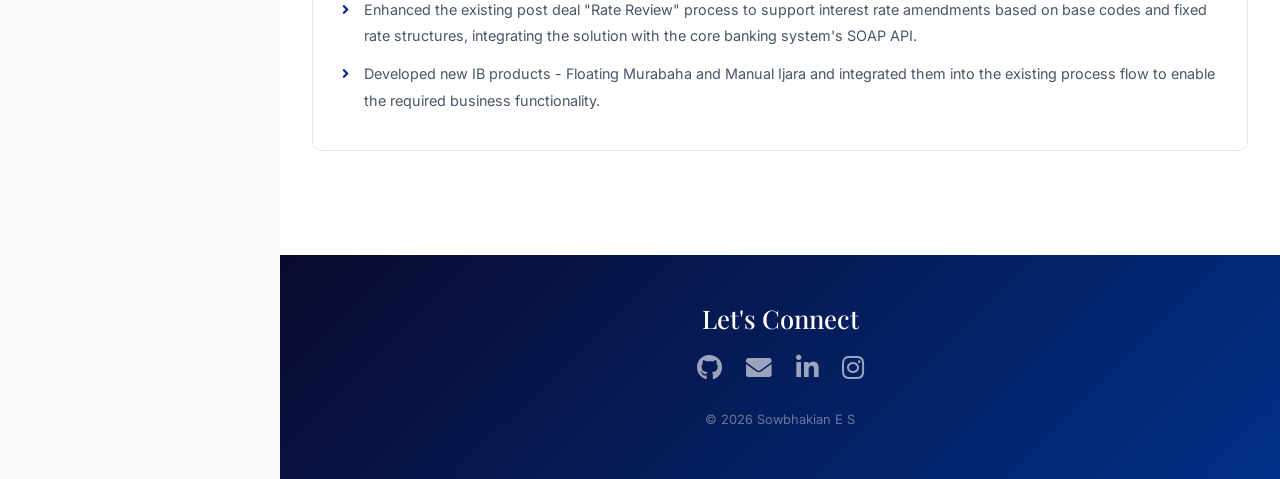
==== commit aeeb2304: "[05/05/2026]" ====
--- a/index.html
+++ b/index.html
@@ -46,6 +46,7 @@
                 <a href="#about" class="sidebar-link"><i class="fas fa-user"></i> About</a>
                 <a href="#skills" class="sidebar-link"><i class="fas fa-code"></i> Skills</a>
                 <a href="#achievements" class="sidebar-link"><i class="fas fa-trophy"></i> Achievements</a>
+                <a href="#experience" class="sidebar-link"><i class="fas fa-briefcase"></i> Experience</a>
                 <a href="#projects" class="sidebar-link"><i class="fas fa-project-diagram"></i> Projects</a>
                 <a href="#contact" class="sidebar-link"><i class="fas fa-envelope"></i> Contact</a>
             </nav>
@@ -74,6 +75,7 @@
             <a href="#about" class="mobile-link" data-bs-dismiss="offcanvas"><i class="fas fa-user"></i> About</a>
             <a href="#skills" class="mobile-link" data-bs-dismiss="offcanvas"><i class="fas fa-code"></i> Skills</a>
             <a href="#achievements" class="mobile-link" data-bs-dismiss="offcanvas"><i class="fas fa-trophy"></i> Achievements</a>
+            <a href="#experience" class="mobile-link" data-bs-dismiss="offcanvas"><i class="fas fa-briefcase"></i> Experience</a>
             <a href="#projects" class="mobile-link" data-bs-dismiss="offcanvas"><i class="fas fa-project-diagram"></i> Projects</a>
             <a href="#contact" class="mobile-link" data-bs-dismiss="offcanvas"><i class="fas fa-envelope"></i> Contact</a>
         </div>
@@ -171,7 +173,10 @@
         <!-- ===== SKILLS ===== -->
         <section id="skills" class="section section-light">
             <div class="section-container">
-                <h2 class="section-title section-title-dark" data-aos="fade-up">Qualifications &amp; <span class="title-accent-dark">Skills</span></h2>
+                <div class="section-header-with-image" data-aos="fade-up">
+                    <h2 class="section-title section-title-dark">Qualifications &amp; <span class="title-accent-dark">Skills</span></h2>
+                    <img src="AIGeneratedImage.jpg" alt="Skills" class="section-header-icon">
+                </div>
                 <div class="title-underline title-underline-dark" data-aos="fade-up"></div>
 
                 <!-- Education -->
@@ -268,19 +273,218 @@
 
         <!-- ===== KEY ACHIEVEMENTS ===== -->
         <section id="achievements" class="section section-achievements">
+           
             <div class="section-container">
                 <h2 class="section-title" data-aos="fade-up">Key <span class="title-accent">Achievements</span></h2>
                 <div class="title-underline" data-aos="fade-up"></div>
                 <div class="achievements-list" data-aos="fade-up" data-aos-delay="200">
-                    <div class="achievement-item">
-                        <div class="achievement-icon"><i class="fas fa-chalkboard-teacher"></i></div>
-                        <p>Led multiple onsite technical workshops and hands-on training sessions for bank IT teams during Fusion Essence implementation, enabling faster system adoption and reducing post-go-live support dependency.</p>
-                    </div>
-                    <div class="achievement-item">
-                        <div class="achievement-icon"><i class="fas fa-globe-africa"></i></div>
-                        <p>Collaborated onsite in Zimbabwe for four months to implement the Fusion Essence Core Banking System for ZB Bank, providing end-to-end go-live and post-go-live support.</p>
-                    </div>
-                </div>
+                    
+                    <!-- Achievement 1: Technical Leadership -->
+                    <div class="achievement-item achievement-standard">
+                        <div class="achievement-header-row">
+                            <div class="achievement-icon achievement-icon-secondary">
+                                <i class="fas fa-users-cog"></i>
+                            </div>
+                            <div class="achievement-main">
+                                <h4 class="achievement-title">Technical Leadership & Knowledge Transfer</h4>
+                                <p class="achievement-description">Spearheaded onsite technical workshops and comprehensive training programs for bank IT teams across Fusion Essence implementations, accelerating system adoption and achieving <span class="achievement-metric">40% reduction</span> in post-go-live support escalations.</p>
+                                <div class="achievement-tags">
+                                    <span class="achievement-tag"><i class="fas fa-check-circle"></i> Training & Enablement</span>
+                                    <span class="achievement-tag"><i class="fas fa-check-circle"></i> Change Management</span>
+                                    <span class="achievement-tag"><i class="fas fa-check-circle"></i> Technical Workshops</span>
+                                </div>
+                            </div>
+                        </div>
+                    </div>
+
+                    <!-- Achievement 2: International Engagement -->
+                    <div class="achievement-item achievement-highlight-item">
+                        <div class="achievement-header-row">
+                            <div class="achievement-icon achievement-icon-primary">
+                                <i class="fas fa-globe-americas"></i>
+                            </div>
+                            <div class="achievement-main">
+                                <h4 class="achievement-title">
+                                    <span class="achievement-badge">Global Assignment</span>
+                                    Cross-Continental Banking Transformation
+                                </h4>
+                                <p class="achievement-description">Led strategic four-month international deployment to Zimbabwe, orchestrating end-to-end implementation of ZB Bank's Fusion Essence Core Banking System—delivering mission-critical go-live support, and establishing operational excellence frameworks for sustained business continuity.</p>
+                                <div class="achievement-impact">
+                                    <div class="impact-item">
+                                        <div class="impact-number">4</div>
+                                        <div class="impact-label">Months<br/>Onsite</div>
+                                    </div>
+                                    <div class="impact-item">
+                                        <div class="impact-number">100%</div>
+                                        <div class="impact-label">Go-Live<br/>Success</div>
+                                    </div>
+                                    <div class="impact-item">
+                                        <div class="impact-number">0</div>
+                                        <div class="impact-label">Business<br/>Disruption</div>
+                                    </div>
+                                </div>
+                            </div>
+                        </div>
+                                        <!-- Professional Flight Path Journey -->
+            <div class="flight-journey-overlay" data-aos="fade-in" data-aos-duration="2000">
+                <div class="journey-marker journey-origin">
+                    <div class="marker-label">INDIA</div>
+                    <div class="marker-dot"></div>
+                </div>
+                
+                <svg class="flight-path-svg" viewBox="0 0 1000 160" preserveAspectRatio="xMidYMid meet">
+                    <defs>
+                        <linearGradient id="pathGradient" x1="0%" y1="0%" x2="100%" y2="0%">
+                            <stop offset="0%" style="stop-color:rgba(249,202,36,0.3);stop-opacity:1" />
+                            <stop offset="50%" style="stop-color:rgba(255,255,255,0.9);stop-opacity:1" />
+                            <stop offset="100%" style="stop-color:rgba(249,202,36,0.3);stop-opacity:1" />
+                        </linearGradient>
+                        <filter id="professionalGlow">
+                            <feGaussianBlur stdDeviation="1.5" result="coloredBlur"/>
+                            <feMerge>
+                                <feMergeNode in="coloredBlur"/>
+                                <feMergeNode in="SourceGraphic"/>
+                            </feMerge>
+                        </filter>
+                    </defs>
+                    
+                    <!-- Elegant curved flight path -->
+                    <path d="M 80 100 Q 500 30, 920 100" 
+                          class="flight-route-line" 
+                          stroke="url(#pathGradient)" 
+                          stroke-width="2" 
+                          fill="none" 
+                          filter="url(#professionalGlow)"/>
+                    
+                    <!-- Professional aircraft icon -->
+                    <g class="flight-plane" transform="translate(500, 30)">
+                        <path d="M 0,-6 L -2,-4 L -10,-2 L -10,0 L -2,2 L 0,4 L 2,2 L 10,0 L 10,-2 L 2,-4 Z" 
+                              fill="#ffffff" 
+                              opacity="0.95"
+                              filter="url(#professionalGlow)"/>
+                        <path d="M -1,-6 L -5,-12 L -3,-11 L 0,-6 Z" fill="#ffffff" opacity="0.9"/>
+                        <path d="M 1,-6 L 5,-12 L 3,-11 L 0,-6 Z" fill="#ffffff" opacity="0.9"/>
+                        <ellipse cx="0" cy="-1" rx="2" ry="2.5" fill="#f9ca24" opacity="0.95"/>
+                        <circle cx="0" cy="0" r="1" fill="#ffffff" opacity="0.8"/>
+                    </g>
+                </svg>
+                
+                <div class="journey-marker journey-destination">
+                    <div class="marker-label">ZIMBABWE</div>
+                    <div class="marker-dot"></div>
+                </div>
+            </div>
+                           
+                        </div>
+                    </div>
+                </div>
+            </div>
+        </section>
+
+        <!-- ===== PROFESSIONAL EXPERIENCE TIMELINE ===== -->
+        <section id="experience" class="section section-experience">
+            <div class="section-container">
+                <h2 class="section-title" data-aos="fade-up">Professional <span class="title-accent">Journey</span></h2>
+                <div class="title-underline" data-aos="fade-up"></div>
+                
+                <div class="timeline-container" data-aos="fade-up" data-aos-delay="200">
+                    
+                    <!-- Timeline Item 3 - Current -->
+                    <div class="timeline-item timeline-current" data-aos="fade-right" data-aos-delay="400">
+                        <div class="timeline-marker">
+                            <div class="timeline-dot timeline-dot-active"></div>
+                            <div class="timeline-line"></div>
+                        </div>
+                        <div class="timeline-content">
+                            <div class="timeline-header">
+                                <div class="timeline-period">
+                                    <span class="period-badge period-current">Current</span>
+                                    <span class="period-dates">Mar 2025 – Present</span>
+                                </div>
+                                <div class="timeline-company">
+                                    <i class="fas fa-building"></i>
+                                    Finastra Software Solutions
+                                </div>
+                            </div>
+                            <div class="timeline-role">
+                                <h4 class="role-title">Senior Software Engineer</h4>
+                                <span class="role-type role-type-contract">Contract</span>
+                            </div>
+                            <p class="timeline-description">Leading enterprise-level banking solutions development and client implementations, delivering critical system enhancements and providing technical expertise for high-value fintech projects.</p>
+                        </div>
+                    </div>
+
+                    <!-- Timeline Item 2 -->
+                    <div class="timeline-item" data-aos="fade-right" data-aos-delay="300">
+                        <div class="timeline-marker">
+                            <div class="timeline-dot"></div>
+                            <div class="timeline-line"></div>
+                        </div>
+                        <div class="timeline-content">
+                            <div class="timeline-header">
+                                <div class="timeline-period">
+                                    <span class="period-duration">1 yr 11 mos</span>
+                                    <span class="period-dates">Aug 2023 – Feb 2025</span>
+                                </div>
+                                <div class="timeline-company">
+                                    <i class="fas fa-building"></i>
+                                    Thoughtscrest Software Private Limited
+                                </div>
+                            </div>
+                            <div class="timeline-role">
+                                <h4 class="role-title">Consultant</h4>
+                                <span class="role-type role-type-fulltime">Full-Time</span>
+                            </div>
+                            <p class="timeline-description">Promoted to Consultant role, managing end-to-end implementation cycles for international banking clients, conducting technical workshops, and delivering complex customizations for Fusion Essence platform.</p>
+                        </div>
+                    </div>
+
+                    <!-- Timeline Item 1 - Start -->
+                    <div class="timeline-item timeline-start" data-aos="fade-right" data-aos-delay="200">
+                        <div class="timeline-marker">
+                            <div class="timeline-dot timeline-dot-start"></div>
+                        </div>
+                        <div class="timeline-content">
+                            <div class="timeline-header">
+                                <div class="timeline-period">
+                                    <span class="period-duration">1 yr</span>
+                                    <span class="period-dates">Aug 2022 – Aug 2023</span>
+                                </div>
+                                <div class="timeline-company">
+                                    <i class="fas fa-building"></i>
+                                    Thoughtscrest Software Private Limited
+                                </div>
+                            </div>
+                            <div class="timeline-role">
+                                <h4 class="role-title">Associate Consultant</h4>
+                                <span class="role-type role-type-internship">Internship</span>
+                            </div>
+                            <p class="timeline-description">Commenced professional career as Associate Consultant, gaining hands-on experience in core banking systems, Java development, and client-facing technical support for enterprise implementations.</p>
+                        </div>
+                    </div>
+
+                </div>
+
+                <!-- Career Summary Stats -->
+                <div class="career-summary" data-aos="fade-up" data-aos-delay="500">
+                    <div class="career-stat">
+                        <div class="stat-number">3.8+</div>
+                        <div class="stat-label">Years<br/>Experience</div>
+                    </div>
+                    <div class="career-stat">
+                        <div class="stat-number">3</div>
+                        <div class="stat-label">Career<br/>Milestones</div>
+                    </div>
+                    <div class="career-stat">
+                        <div class="stat-number">10+</div>
+                        <div class="stat-label">Client<br/>Projects</div>
+                    </div>
+                    <div class="career-stat">
+                        <div class="stat-number">2</div>
+                        <div class="stat-label">Countries<br/>Served</div>
+                    </div>
+                </div>
+
             </div>
         </section>
 
@@ -469,6 +673,14 @@
         // Handle scroll event
         window.addEventListener('scroll', () => {
             if (isClicking) return; // Don't interfere with click navigation
+            
+            // Check if user has scrolled to bottom
+            const scrolledToBottom = (window.innerHeight + window.scrollY) >= document.documentElement.scrollHeight - 50;
+            
+            if (scrolledToBottom) {
+                setActiveLink('contact');
+                return;
+            }
             
             let current = '';
             sections.forEach(sec => {
--- a/styles.css
+++ b/styles.css
@@ -749,6 +749,33 @@
 /* ====================================
    SKILLS
    ==================================== */
+/* Section Header with Image */
+.section-header-with-image {
+    display: flex;
+    align-items: center;
+    justify-content: center;
+    gap: 1.5rem;
+    flex-wrap: wrap;
+}
+
+.section-header-icon {
+    width: 140px;
+    height: 140px;
+    object-fit: contain;
+    border-radius: 12px;
+    box-shadow: 0 4px 15px rgba(0, 0, 0, 0.1);
+    border: 2px solid #e2e8f0;
+    background: #ffffff;
+    padding: 0.5rem;
+    transition: all 0.3s ease;
+    flex-shrink: 0;
+}
+
+.section-header-icon:hover {
+    transform: scale(1.05);
+    box-shadow: 0 6px 20px rgba(0, 0, 0, 0.15);
+}
+
 .skills-grid {
     display: grid;
     grid-template-columns: 1fr 1fr;
@@ -846,6 +873,178 @@
     z-index: 1;
 }
 
+/* Professional Flight Journey Overlay - India to Zimbabwe */
+.flight-journey-overlay {
+    position: relative;
+    height: 180px;
+    display: flex;
+    align-items: center;
+    justify-content: space-between;
+    z-index: 2;
+    padding: 0 2rem;
+    margin-top: 2rem;
+}
+
+.journey-marker {
+    display: flex;
+    flex-direction: column;
+    align-items: center;
+    gap: 0.75rem;
+    z-index: 3;
+    animation: markerFadeIn 1.5s ease-out;
+}
+
+.marker-label {
+    font-family: 'Inter', sans-serif;
+    font-size: 0.8rem;
+    font-weight: 600;
+    color: #ffffff;
+    text-transform: uppercase;
+    letter-spacing: 2.5px;
+    padding: 0.7rem 1.5rem;
+    background: rgba(0, 48, 135, 0.3);
+    border: 2px solid rgba(70, 130, 230, 0.6);
+    border-radius: 8px;
+    backdrop-filter: blur(12px);
+    box-shadow: 0 4px 20px rgba(0, 0, 0, 0.2), inset 0 1px 0 rgba(255, 255, 255, 0.1);
+    white-space: nowrap;
+    position: relative;
+    transition: all 0.4s cubic-bezier(0.4, 0, 0.2, 1);
+}
+
+.marker-label::before {
+    content: '';
+    position: absolute;
+    inset: -1px;
+    border-radius: 8px;
+    padding: 1px;
+    background: linear-gradient(135deg, rgba(70, 130, 230, 0.5), rgba(249, 202, 36, 0.3));
+    -webkit-mask: linear-gradient(#fff 0 0) content-box, linear-gradient(#fff 0 0);
+    -webkit-mask-composite: xor;
+    mask-composite: exclude;
+    opacity: 0;
+    transition: opacity 0.4s ease;
+}
+
+.achievement-highlight-item:hover .marker-label::before {
+    opacity: 1;
+}
+
+.marker-dot {
+    width: 10px;
+    height: 10px;
+    background: linear-gradient(135deg, #f9ca24, #ffd700);
+    border-radius: 50%;
+    box-shadow: 0 0 0 3px rgba(249, 202, 36, 0.2),
+                0 0 0 6px rgba(249, 202, 36, 0.1),
+                0 0 15px rgba(249, 202, 36, 0.4);
+    transition: all 0.4s ease;
+}
+
+.flight-path-svg {
+    position: absolute;
+    left: 0;
+    right: 0;
+    top: 0;
+    width: 100%;
+    height: 180px;
+    z-index: 2;
+    pointer-events: none;
+}
+
+.flight-route-line {
+    stroke-dasharray: 6, 10;
+    stroke-linecap: round;
+    opacity: 0.85;
+    transition: opacity 0.4s ease;
+    animation: professionalPathFlow 4s linear infinite;
+}
+
+.flight-plane {
+    transform-origin: center;
+    filter: drop-shadow(0 2px 8px rgba(249, 202, 36, 0.3));
+    transition: filter 0.4s ease;
+    animation: professionalPlaneGlide 6s ease-in-out infinite;
+}
+
+.marker-dot {
+    width: 10px;
+    height: 10px;
+    background: linear-gradient(135deg, #f9ca24, #ffd700);
+    border-radius: 50%;
+    box-shadow: 0 0 0 3px rgba(249, 202, 36, 0.2),
+                0 0 0 6px rgba(249, 202, 36, 0.1),
+                0 0 15px rgba(249, 202, 36, 0.4);
+    transition: all 0.4s ease;
+    animation: dotPulse 2.5s ease-in-out infinite;
+}
+
+/* Enhanced effects on International Assignment hover */
+.achievement-highlight-item:hover .flight-route-line {
+    opacity: 1;
+    stroke-width: 2.5;
+}
+
+.achievement-highlight-item:hover .flight-plane {
+    filter: drop-shadow(0 2px 15px rgba(249, 202, 36, 0.7));
+}
+
+.achievement-highlight-item:hover .marker-dot {
+    transform: scale(1.15);
+    box-shadow: 0 0 0 5px rgba(249, 202, 36, 0.3),
+                0 0 0 10px rgba(249, 202, 36, 0.15),
+                0 0 20px rgba(249, 202, 36, 0.5);
+}
+
+.achievement-highlight-item:hover .marker-label {
+    border-color: rgba(70, 130, 230, 0.9);
+    box-shadow: 0 4px 25px rgba(70, 130, 230, 0.3), 0 0 0 1px rgba(255, 255, 255, 0.15) inset;
+    background: rgba(0, 48, 135, 0.5);
+}
+
+@keyframes markerFadeIn {
+    0% {
+        opacity: 0;
+        transform: translateY(-10px);
+    }
+    100% {
+        opacity: 1;
+        transform: translateY(0);
+    }
+}
+
+@keyframes dotPulse {
+    0%, 100% {
+        transform: scale(1);
+        box-shadow: 0 0 0 3px rgba(249, 202, 36, 0.2),
+                    0 0 0 6px rgba(249, 202, 36, 0.1),
+                    0 0 15px rgba(249, 202, 36, 0.4);
+    }
+    50% {
+        transform: scale(1.1);
+        box-shadow: 0 0 0 5px rgba(249, 202, 36, 0.3),
+                    0 0 0 10px rgba(249, 202, 36, 0.15),
+                    0 0 20px rgba(249, 202, 36, 0.5);
+    }
+}
+
+@keyframes professionalPathFlow {
+    0% { stroke-dashoffset: 0; }
+    100% { stroke-dashoffset: 40; }
+}
+
+@keyframes professionalPlaneGlide {
+    0%, 100% {
+        transform: translate(500, 30) translateY(0px) rotate(0deg);
+    }
+    25% {
+        transform: translate(500, 30) translateY(-3px) rotate(1deg);
+    }
+    75% {
+        transform: translate(500, 30) translateY(-3px) rotate(-1deg);
+    }
+}
+
 .achievements-list {
     display: flex;
     flex-direction: column;
@@ -854,31 +1053,100 @@
 
 .achievement-item {
     display: flex;
-    gap: 1.2rem;
-    align-items: flex-start;
-    padding: 1.5rem;
+    flex-direction: column;
+    gap: 0;
+    align-items: stretch;
+    padding: 1.8rem;
     background: rgba(255, 255, 255, 0.05);
     border: 1px solid rgba(255, 255, 255, 0.08);
-    border-radius: 10px;
+    border-radius: 12px;
     backdrop-filter: blur(8px);
-    transition: border-color 0.3s ease;
+    transition: all 0.4s cubic-bezier(0.4, 0, 0.2, 1);
 }
 
 .achievement-item:hover {
     border-color: rgba(249, 202, 36, 0.4);
+    transform: translateY(-2px);
+    box-shadow: 0 8px 30px rgba(0, 0, 0, 0.15);
+}
+
+.achievement-header-row {
+    display: flex;
+    gap: 1.5rem;
+    align-items: flex-start;
+    width: 100%;
+}
+
+.achievement-main {
+    flex: 1;
+    display: flex;
+    flex-direction: column;
+    gap: 1rem;
 }
 
 .achievement-icon {
     flex-shrink: 0;
-    width: 48px;
-    height: 48px;
+    width: 56px;
+    height: 56px;
     display: flex;
     align-items: center;
     justify-content: center;
     background: rgba(249, 202, 36, 0.15);
-    border-radius: 10px;
+    border-radius: 12px;
     color: #f9ca24;
-    font-size: 1.2rem;
+    font-size: 1.4rem;
+    transition: all 0.3s ease;
+}
+
+.achievement-item:hover .achievement-icon {
+    transform: scale(1.05);
+    box-shadow: 0 4px 15px rgba(249, 202, 36, 0.3);
+}
+
+.achievement-icon-secondary {
+    background: rgba(255, 255, 255, 0.08);
+    color: rgba(255, 255, 255, 0.85);
+}
+
+.achievement-title {
+    font-family: 'Inter', sans-serif;
+    font-size: 1.1rem;
+    font-weight: 600;
+    color: #ffffff;
+    margin: 0;
+    line-height: 1.4;
+    display: flex;
+    align-items: center;
+    gap: 0.75rem;
+    flex-wrap: wrap;
+}
+
+.achievement-badge {
+    display: inline-block;
+    font-size: 0.7rem;
+    font-weight: 700;
+    text-transform: uppercase;
+    letter-spacing: 1px;
+    padding: 0.35rem 0.85rem;
+    background: linear-gradient(135deg, #f9ca24, #ffa500);
+    color: #0a0a2e;
+    border-radius: 20px;
+    box-shadow: 0 2px 10px rgba(249, 202, 36, 0.3);
+}
+
+.achievement-description {
+    color: rgba(255, 255, 255, 0.9);
+    font-size: 0.93rem;
+    line-height: 1.75;
+    margin: 0;
+}
+
+.achievement-metric {
+    color: #f9ca24;
+    font-weight: 700;
+    padding: 0.1rem 0.4rem;
+    background: rgba(249, 202, 36, 0.15);
+    border-radius: 4px;
 }
 
 .achievement-item p {
@@ -886,6 +1154,457 @@
     font-size: 0.92rem;
     line-height: 1.8;
     margin: 0;
+}
+
+/* Achievement Tags */
+.achievement-tags {
+    display: flex;
+    flex-wrap: wrap;
+    gap: 0.65rem;
+    margin-top: 0.5rem;
+}
+
+.achievement-tag {
+    display: inline-flex;
+    align-items: center;
+    gap: 0.4rem;
+    font-size: 0.75rem;
+    font-weight: 500;
+    color: rgba(255, 255, 255, 0.8);
+    padding: 0.4rem 0.85rem;
+    background: rgba(255, 255, 255, 0.08);
+    border: 1px solid rgba(255, 255, 255, 0.12);
+    border-radius: 20px;
+    transition: all 0.3s ease;
+}
+
+.achievement-tag i {
+    font-size: 0.7rem;
+    color: #f9ca24;
+}
+
+.achievement-tag:hover {
+    background: rgba(249, 202, 36, 0.15);
+    border-color: rgba(249, 202, 36, 0.3);
+    color: #ffffff;
+}
+
+/* Impact Metrics */
+.achievement-impact {
+    display: flex;
+    gap: 2rem;
+    margin-top: 1.5rem;
+    padding: 1.5rem;
+    background: rgba(0, 0, 0, 0.15);
+    border-radius: 10px;
+    border: 1px solid rgba(249, 202, 36, 0.15);
+}
+
+.impact-item {
+    display: flex;
+    flex-direction: column;
+    align-items: center;
+    gap: 0.5rem;
+    flex: 1;
+}
+
+.impact-number {
+    font-family: 'Fira Code', monospace;
+    font-size: 2rem;
+    font-weight: 700;
+    color: #f9ca24;
+    line-height: 1;
+    text-shadow: 0 2px 10px rgba(249, 202, 36, 0.3);
+}
+
+.impact-label {
+    font-size: 0.75rem;
+    font-weight: 600;
+    color: rgba(255, 255, 255, 0.7);
+    text-align: center;
+    line-height: 1.3;
+    text-transform: uppercase;
+    letter-spacing: 0.5px;
+}
+
+
+.achievement-highlight-item {
+    background: linear-gradient(135deg, rgba(249, 202, 36, 0.08), rgba(255, 255, 255, 0.03));
+    border: 1.5px solid rgba(249, 202, 36, 0.25);
+    position: relative;
+    overflow: hidden;
+    padding: 2rem;
+}
+
+.achievement-standard {
+    background: rgba(255, 255, 255, 0.04);
+}
+
+.achievement-highlight-item::before {
+    content: '';
+    position: absolute;
+    top: 0;
+    left: -100%;
+    width: 100%;
+    height: 100%;
+    background: linear-gradient(90deg, transparent, rgba(249, 202, 36, 0.1), transparent);
+    transition: left 0.6s ease;
+}
+
+.achievement-highlight-item:hover::before {
+    left: 100%;
+}
+
+.achievement-highlight-item:hover {
+    border-color: rgba(249, 202, 36, 0.5);
+    box-shadow: 0 4px 20px rgba(249, 202, 36, 0.15);
+}
+
+.achievement-icon-primary {
+    background: linear-gradient(135deg, rgba(249, 202, 36, 0.25), rgba(249, 202, 36, 0.15));
+    border: 1px solid rgba(249, 202, 36, 0.3);
+}
+
+.achievement-content {
+    flex: 1;
+    display: flex;
+    flex-direction: column;
+}
+
+.achievement-highlight-item .flight-journey-overlay {
+    position: relative;
+    height: 180px;
+    margin-top: 2rem;
+    margin-bottom: 0;
+    padding: 0 1rem;
+}
+
+.achievement-text {
+    color: rgba(255, 255, 255, 0.95);
+    font-size: 0.93rem;
+    line-height: 1.8;
+    margin: 0;
+}
+
+.achievement-text strong {
+    color: #f9ca24;
+    font-weight: 600;
+    letter-spacing: 0.3px;
+}
+
+/* ====================================
+   PROFESSIONAL EXPERIENCE TIMELINE
+   ==================================== */
+.section-experience {
+    background: linear-gradient(135deg, #0a0a2e 0%, #000268 50%, #16213e 100%);
+    position: relative;
+    color: #fff;
+    padding: 5rem 2rem;
+}
+
+.section-experience::before {
+    content: '';
+    position: absolute;
+    inset: 0;
+    background: url('data:image/svg+xml,<svg xmlns="http://www.w3.org/2000/svg" viewBox="0 0 1200 120"><path d="M0,0 Q300,50 600,30 T1200,0" fill="none" stroke="rgba(249,202,36,0.05)" stroke-width="2"/></svg>') center/cover no-repeat;
+    opacity: 0.3;
+    pointer-events: none;
+}
+
+.section-experience .section-container {
+    position: relative;
+    z-index: 1;
+    max-width: 1000px;
+}
+
+/* Timeline Container */
+.timeline-container {
+    position: relative;
+    padding: 2rem 0;
+}
+
+/* Timeline Item */
+.timeline-item {
+    display: flex;
+    gap: 2rem;
+    margin-bottom: 3rem;
+    position: relative;
+    opacity: 0;
+    animation: timelineFadeIn 0.6s ease forwards;
+}
+
+.timeline-item:last-child {
+    margin-bottom: 0;
+}
+
+/* Timeline Marker */
+.timeline-marker {
+    display: flex;
+    flex-direction: column;
+    align-items: center;
+    position: relative;
+    flex-shrink: 0;
+}
+
+.timeline-dot {
+    width: 20px;
+    height: 20px;
+    border-radius: 50%;
+    background: rgba(255, 255, 255, 0.2);
+    border: 3px solid rgba(249, 202, 36, 0.5);
+    box-shadow: 0 0 0 4px rgba(249, 202, 36, 0.1);
+    position: relative;
+    z-index: 2;
+    transition: all 0.4s ease;
+}
+
+.timeline-dot-active {
+    background: linear-gradient(135deg, #f9ca24, #ffa500);
+    border-color: #f9ca24;
+    box-shadow: 0 0 0 4px rgba(249, 202, 36, 0.2),
+                0 0 20px rgba(249, 202, 36, 0.4);
+    animation: pulseGlow 2s ease-in-out infinite;
+}
+
+.timeline-dot-start {
+    background: rgba(255, 255, 255, 0.15);
+    border-color: rgba(255, 255, 255, 0.4);
+}
+
+.timeline-line {
+    width: 2px;
+    height: 100%;
+    min-height: 80px;
+    background: linear-gradient(180deg, 
+        rgba(249, 202, 36, 0.5) 0%, 
+        rgba(249, 202, 36, 0.2) 50%,
+        rgba(255, 255, 255, 0.1) 100%);
+    margin-top: 0.5rem;
+}
+
+.timeline-start .timeline-line {
+    display: none;
+}
+
+/* Timeline Content */
+.timeline-content {
+    flex: 1;
+    background: rgba(255, 255, 255, 0.05);
+    border: 1px solid rgba(255, 255, 255, 0.1);
+    border-left: 3px solid rgba(249, 202, 36, 0.3);
+    border-radius: 12px;
+    padding: 2rem;
+    backdrop-filter: blur(10px);
+    transition: all 0.4s cubic-bezier(0.4, 0, 0.2, 1);
+}
+
+.timeline-content:hover {
+    transform: translateX(8px);
+    border-left-color: rgba(249, 202, 36, 0.7);
+    box-shadow: 0 8px 30px rgba(0, 0, 0, 0.2),
+                -4px 0 20px rgba(249, 202, 36, 0.15);
+    background: rgba(255, 255, 255, 0.08);
+}
+
+.timeline-current .timeline-content {
+    border-left-color: #f9ca24;
+    background: linear-gradient(135deg, rgba(249, 202, 36, 0.1), rgba(255, 255, 255, 0.05));
+}
+
+/* Timeline Header */
+.timeline-header {
+    display: flex;
+    justify-content: space-between;
+    align-items: flex-start;
+    flex-wrap: wrap;
+    gap: 1rem;
+    margin-bottom: 1.2rem;
+    padding-bottom: 1rem;
+    border-bottom: 1px solid rgba(255, 255, 255, 0.08);
+}
+
+.timeline-period {
+    display: flex;
+    flex-direction: column;
+    gap: 0.4rem;
+}
+
+.period-badge {
+    display: inline-block;
+    font-size: 0.7rem;
+    font-weight: 700;
+    text-transform: uppercase;
+    letter-spacing: 1px;
+    padding: 0.35rem 0.85rem;
+    border-radius: 20px;
+    width: fit-content;
+}
+
+.period-current {
+    background: linear-gradient(135deg, #f9ca24, #ffa500);
+    color: #0a0a2e;
+    box-shadow: 0 2px 10px rgba(249, 202, 36, 0.4);
+    animation: badgePulse 2s ease-in-out infinite;
+}
+
+.period-duration {
+    font-family: 'Fira Code', monospace;
+    font-size: 0.75rem;
+    font-weight: 600;
+    color: rgba(255, 255, 255, 0.6);
+    background: rgba(255, 255, 255, 0.05);
+    padding: 0.3rem 0.7rem;
+    border-radius: 15px;
+    width: fit-content;
+}
+
+.period-dates {
+    font-family: 'Fira Code', monospace;
+    font-size: 0.85rem;
+    font-weight: 500;
+    color: rgba(255, 255, 255, 0.8);
+}
+
+.timeline-company {
+    display: flex;
+    align-items: center;
+    gap: 0.5rem;
+    font-size: 0.9rem;
+    font-weight: 500;
+    color: rgba(255, 255, 255, 0.7);
+}
+
+.timeline-company i {
+    color: #f9ca24;
+    font-size: 0.85rem;
+}
+
+/* Timeline Role */
+.timeline-role {
+    display: flex;
+    align-items: center;
+    gap: 1rem;
+    flex-wrap: wrap;
+    margin-bottom: 1rem;
+}
+
+.role-title {
+    font-family: 'Inter', sans-serif;
+    font-size: 1.25rem;
+    font-weight: 700;
+    color: #ffffff;
+    margin: 0;
+}
+
+.role-type {
+    font-size: 0.7rem;
+    font-weight: 600;
+    text-transform: uppercase;
+    letter-spacing: 0.8px;
+    padding: 0.3rem 0.8rem;
+    border-radius: 15px;
+}
+
+.role-type-contract {
+    background: rgba(70, 130, 230, 0.15);
+    color: #87ceeb;
+    border: 1px solid rgba(70, 130, 230, 0.3);
+}
+
+.role-type-fulltime {
+    background: rgba(46, 204, 113, 0.15);
+    color: #2ecc71;
+    border: 1px solid rgba(46, 204, 113, 0.3);
+}
+
+.role-type-internship {
+    background: rgba(155, 89, 182, 0.15);
+    color: #bb86fc;
+    border: 1px solid rgba(155, 89, 182, 0.3);
+}
+
+.timeline-description {
+    color: rgba(255, 255, 255, 0.85);
+    font-size: 0.93rem;
+    line-height: 1.75;
+    margin: 0;
+}
+
+/* Career Summary Stats */
+.career-summary {
+    display: grid;
+    grid-template-columns: repeat(auto-fit, minmax(150px, 1fr));
+    gap: 2rem;
+    margin-top: 3rem;
+    padding: 2.5rem;
+    background: rgba(0, 0, 0, 0.2);
+    border: 1px solid rgba(249, 202, 36, 0.2);
+    border-radius: 15px;
+    backdrop-filter: blur(10px);
+}
+
+.career-stat {
+    display: flex;
+    flex-direction: column;
+    align-items: center;
+    gap: 0.5rem;
+    padding: 1rem;
+    transition: transform 0.3s ease;
+}
+
+.career-stat:hover {
+    transform: translateY(-5px);
+}
+
+.stat-number {
+    font-family: 'Fira Code', monospace;
+    font-size: 2.5rem;
+    font-weight: 700;
+    color: #f9ca24;
+    line-height: 1;
+    text-shadow: 0 2px 15px rgba(249, 202, 36, 0.4);
+}
+
+.stat-label {
+    font-size: 0.8rem;
+    font-weight: 600;
+    color: rgba(255, 255, 255, 0.7);
+    text-align: center;
+    line-height: 1.3;
+    text-transform: uppercase;
+    letter-spacing: 0.5px;
+}
+
+/* Animations */
+@keyframes timelineFadeIn {
+    from {
+        opacity: 0;
+        transform: translateX(-20px);
+    }
+    to {
+        opacity: 1;
+        transform: translateX(0);
+    }
+}
+
+@keyframes pulseGlow {
+    0%, 100% {
+        box-shadow: 0 0 0 4px rgba(249, 202, 36, 0.2),
+                    0 0 20px rgba(249, 202, 36, 0.4);
+    }
+    50% {
+        box-shadow: 0 0 0 8px rgba(249, 202, 36, 0.15),
+                    0 0 30px rgba(249, 202, 36, 0.6);
+    }
+}
+
+@keyframes badgePulse {
+    0%, 100% {
+        box-shadow: 0 2px 10px rgba(249, 202, 36, 0.4);
+    }
+    50% {
+        box-shadow: 0 4px 20px rgba(249, 202, 36, 0.6);
+    }
 }
 
 /* ====================================
@@ -1058,6 +1777,11 @@
         grid-template-columns: 1fr;
     }
 
+    .section-header-icon {
+        width: 110px;
+        height: 110px;
+    }
+
     .skill-category-wide {
         grid-column: auto;
     }
@@ -1069,6 +1793,64 @@
 
     .about-label {
         min-width: auto;
+    }
+
+    .flight-journey-overlay {
+        padding: 0 1.5rem;
+        height: 160px;
+    }
+
+    .achievement-highlight-item .flight-journey-overlay {
+        height: 150px;
+        margin-top: 1.5rem;
+        padding: 0 1rem;
+    }
+
+    .marker-label {
+        font-size: 0.65rem;
+        padding: 0.5rem 0.9rem;
+        letter-spacing: 2px;
+    }
+
+    .marker-dot {
+        width: 8px;
+        height: 8px;
+    }
+
+    .flight-path-svg {
+        height: 160px;
+    }
+
+    .achievement-highlight-item .flight-path-svg {
+        height: 140px;
+    }
+
+    /* Timeline Responsive */
+    .timeline-item {
+        gap: 1.2rem;
+    }
+
+    .timeline-content {
+        padding: 1.5rem;
+    }
+
+    .timeline-header {
+        flex-direction: column;
+        align-items: flex-start;
+    }
+
+    .role-title {
+        font-size: 1.1rem;
+    }
+
+    .career-summary {
+        grid-template-columns: repeat(2, 1fr);
+        gap: 1.5rem;
+        padding: 2rem;
+    }
+
+    .stat-number {
+        font-size: 2rem;
     }
 }
 
@@ -1166,12 +1948,130 @@
     }
 
     .achievement-item {
-        flex-direction: column;
+        padding: 1.5rem;
+    }
+
+    .achievement-header-row {
+        gap: 1.2rem;
+    }
+
+    .achievement-icon {
+        width: 50px;
+        height: 50px;
+        font-size: 1.2rem;
+    }
+
+    .achievement-title {
+        font-size: 1rem;
+    }
+
+    .achievement-description {
+        font-size: 0.9rem;
+    }
+
+    .achievement-impact {
+        gap: 1.2rem;
+        padding: 1.2rem;
+    }
+
+    .impact-number {
+        font-size: 1.7rem;
+    }
+
+    .impact-label {
+        font-size: 0.7rem;
     }
 
     .hero-cta {
         flex-direction: column;
         align-items: center;
+    }
+
+    /* Timeline Mobile */
+    .timeline-item {
+        gap: 1rem;
+        margin-bottom: 2rem;
+    }
+
+    .timeline-dot {
+        width: 16px;
+        height: 16px;
+    }
+
+    .timeline-line {
+        min-height: 60px;
+    }
+
+    .timeline-content {
+        padding: 1.2rem;
+    }
+
+    .timeline-content:hover {
+        transform: translateX(5px);
+    }
+
+    .role-title {
+        font-size: 1rem;
+    }
+
+    .timeline-description {
+        font-size: 0.88rem;
+    }
+
+    .career-summary {
+        grid-template-columns: 1fr;
+        gap: 1rem;
+        padding: 1.5rem;
+    }
+
+    .career-stat {
+        padding: 0.75rem;
+    }
+
+    .stat-number {
+        font-size: 1.8rem;
+    }
+
+    .stat-label {
+        font-size: 0.75rem;
+    }
+
+    .flight-journey-overlay {
+        padding: 0 1rem;
+        height: 120px;
+    }
+
+    .achievement-highlight-item .flight-journey-overlay {
+        height: 120px;
+        margin-top: 1.25rem;
+        padding: 0 0.5rem;
+    }
+
+    .achievement-text {
+        font-size: 0.88rem;
+    }
+
+    .journey-marker {
+        gap: 0.5rem;
+    }
+
+    .marker-label {
+        font-size: 0.55rem;
+        padding: 0.4rem 0.7rem;
+        letter-spacing: 1.5px;
+    }
+
+    .marker-dot {
+        width: 6px;
+        height: 6px;
+    }
+
+    .flight-path-svg {
+        height: 120px;
+    }
+
+    .achievement-highlight-item .flight-path-svg {
+        height: 100px;
     }
 }
 
@@ -1207,6 +2107,19 @@
         padding: 0 0.5rem;
     }
 
+    .section-header-with-image {
+        flex-direction: column;
+        align-items: center;
+        gap: 1rem;
+    }
+
+    .section-header-icon {
+        width: 90px;
+        height: 90px;
+        border-radius: 10px;
+        align-self: center;
+    }
+
     .hero-text-name {
         font-size: 1.75rem;
         word-break: break-word;
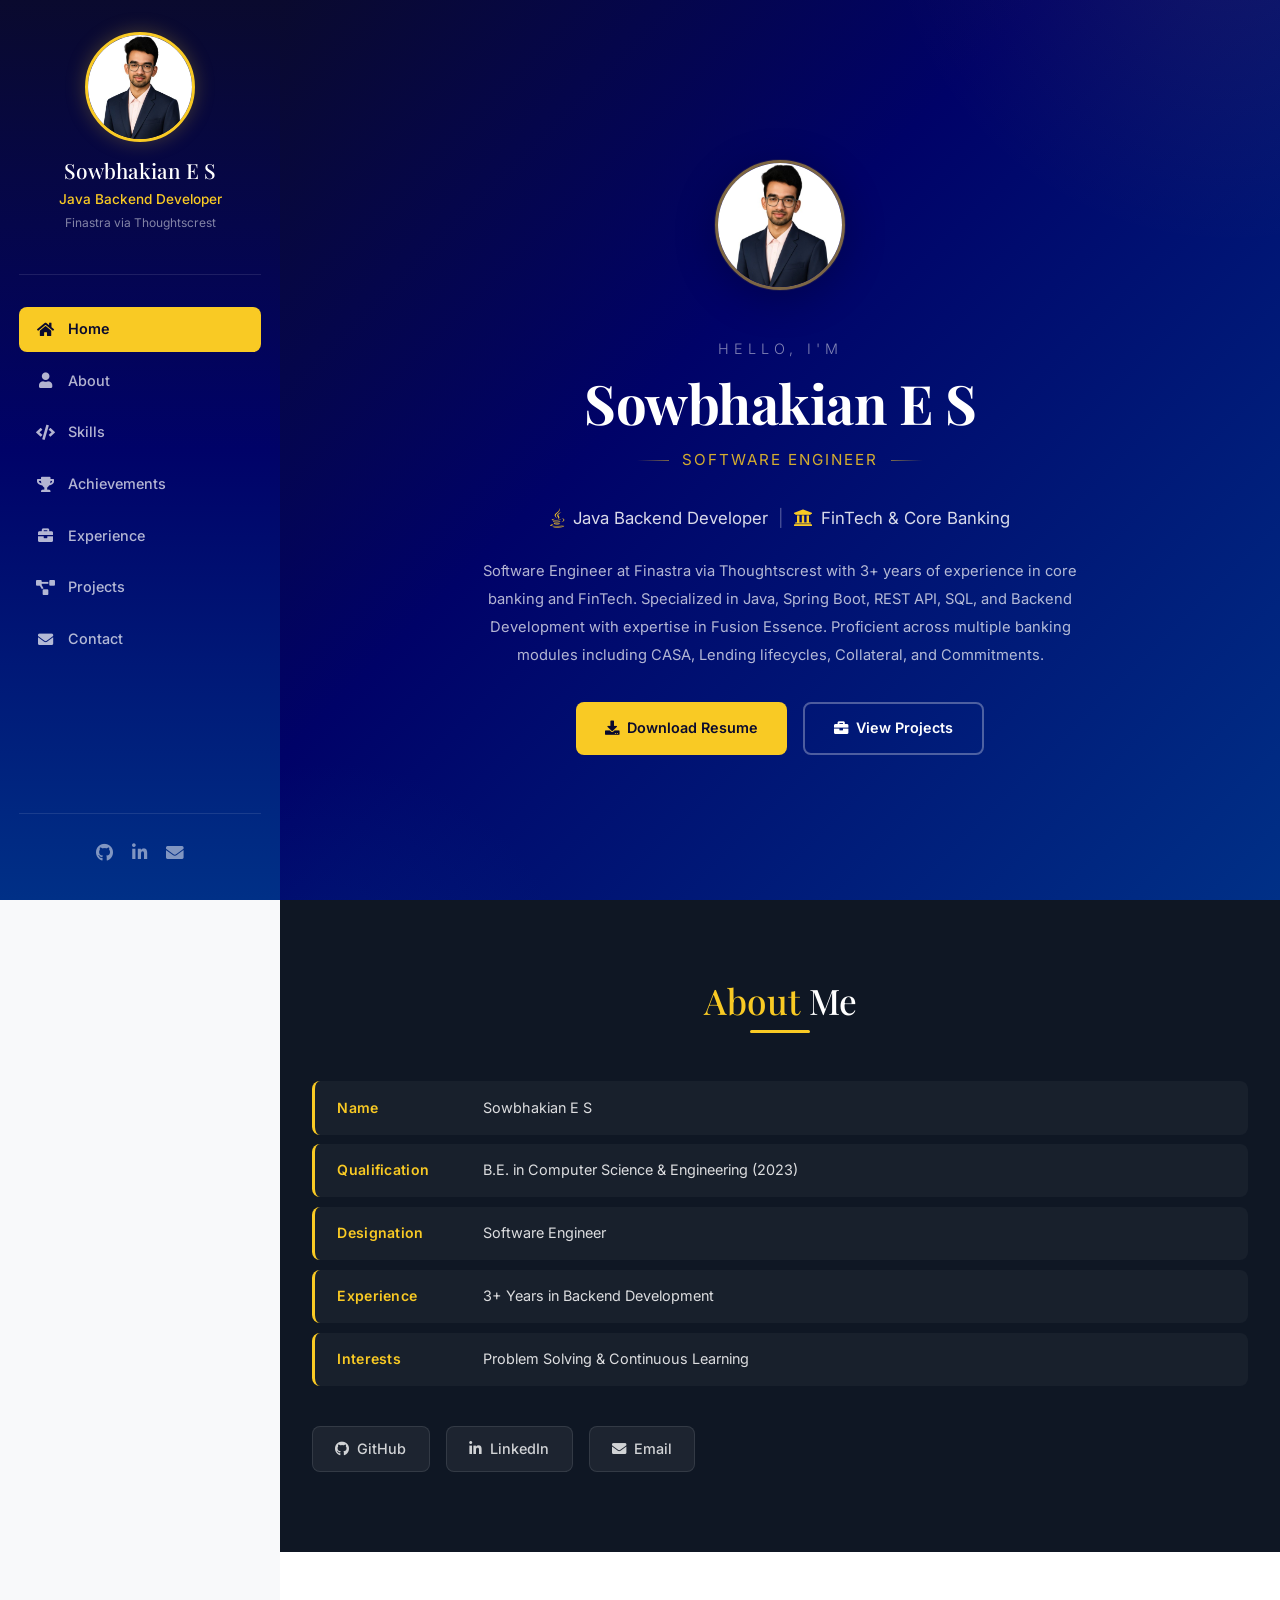
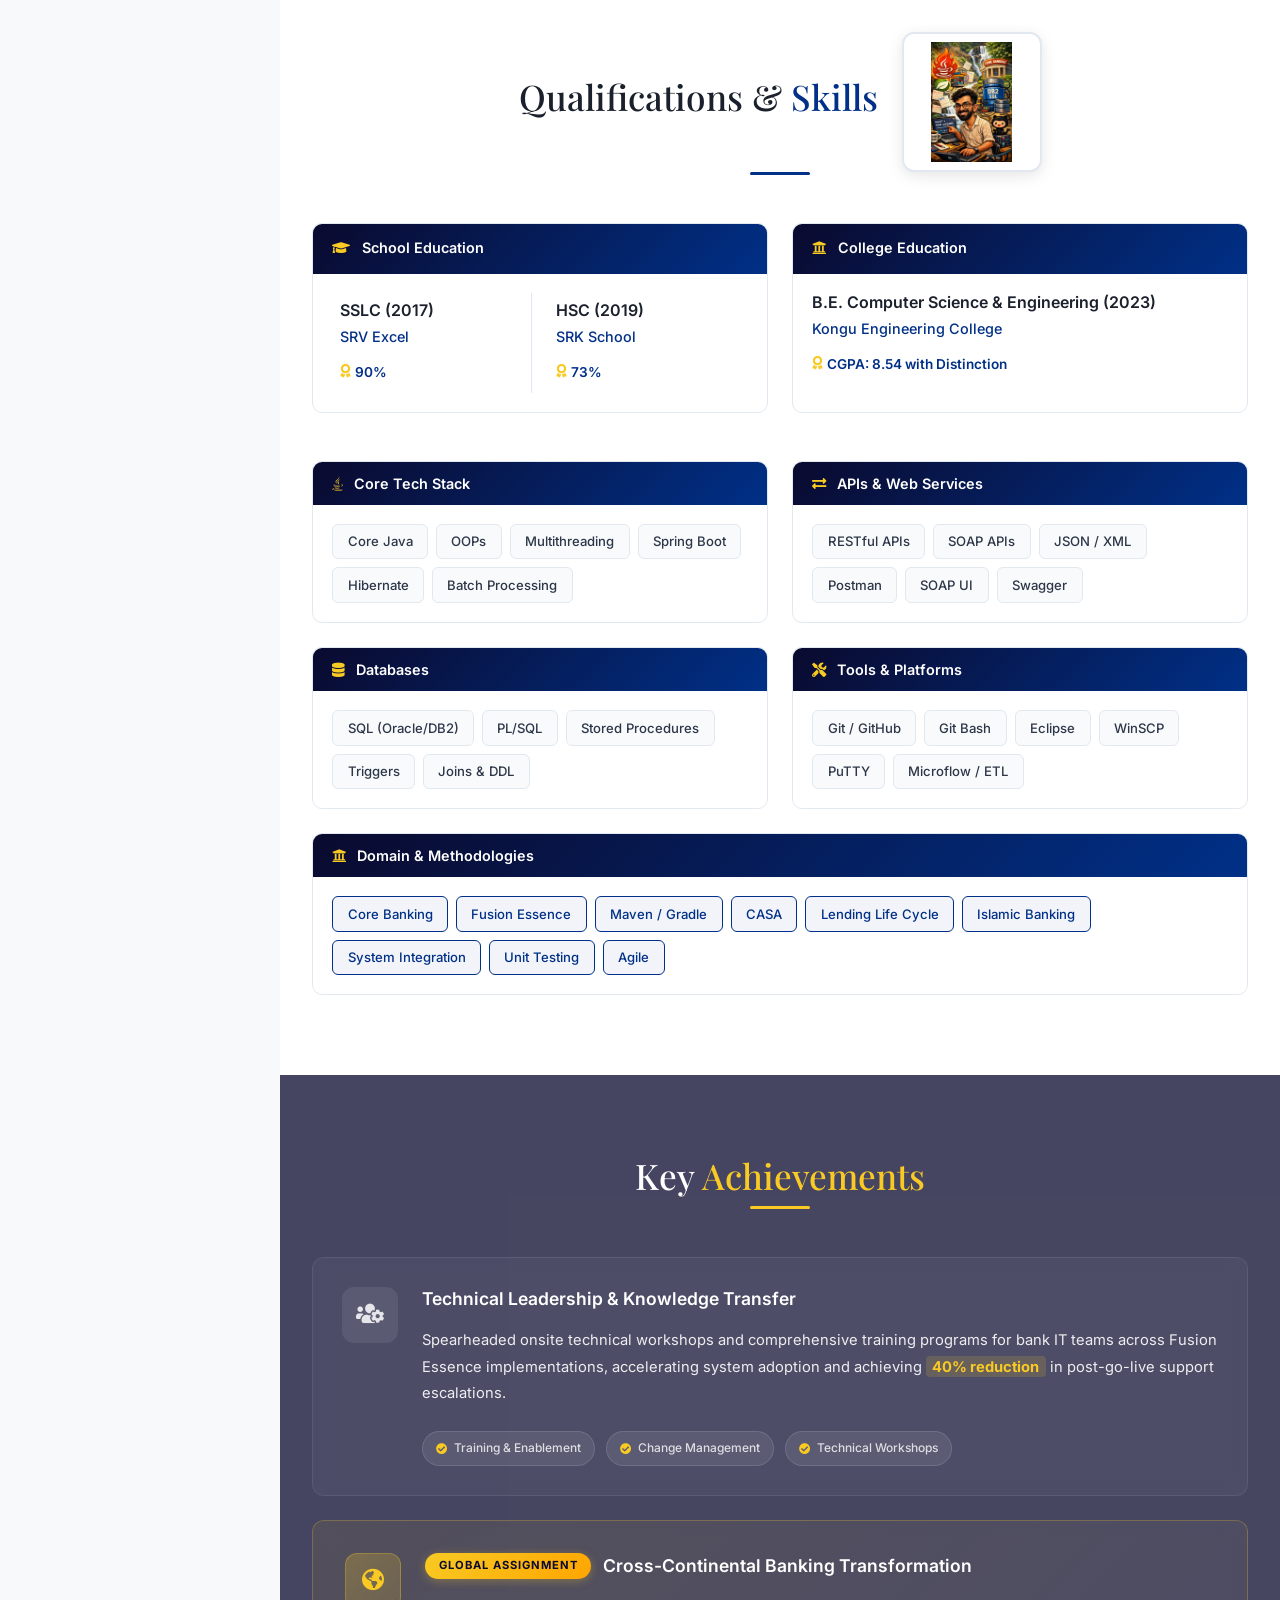
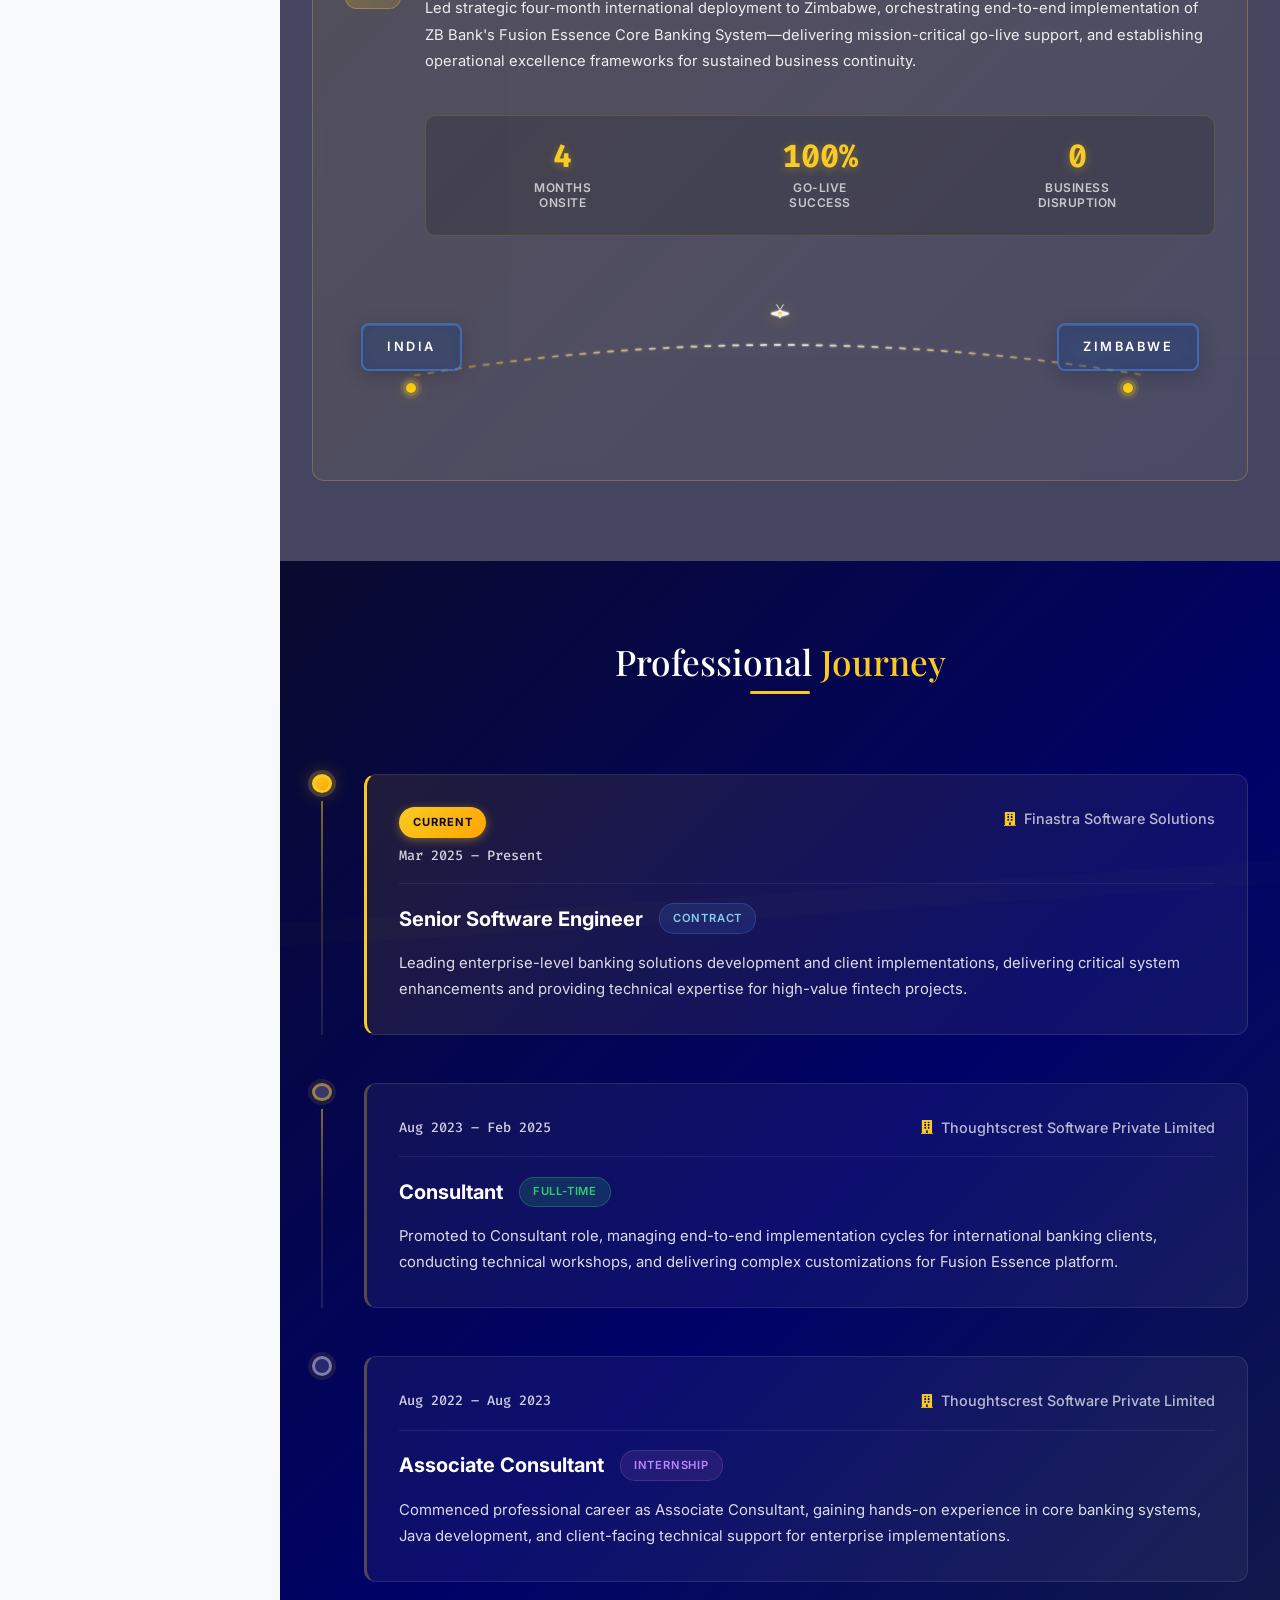
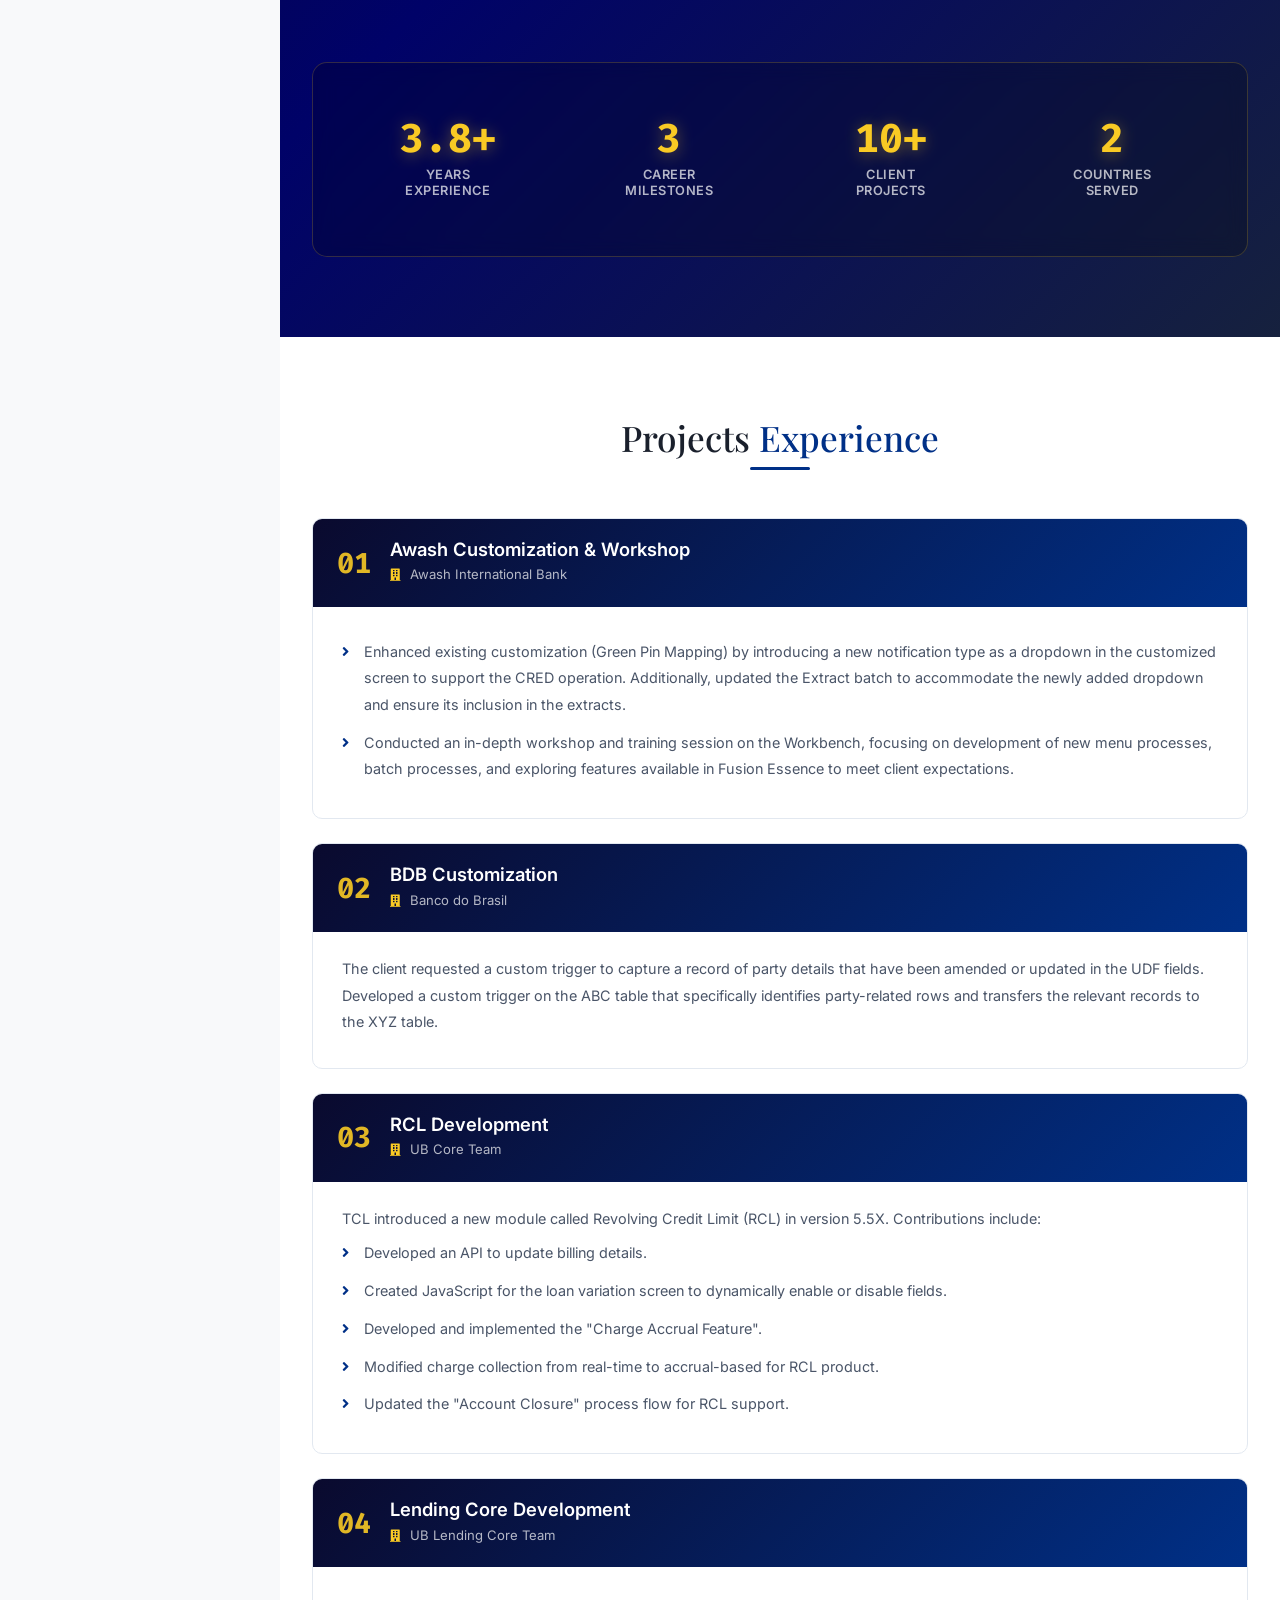
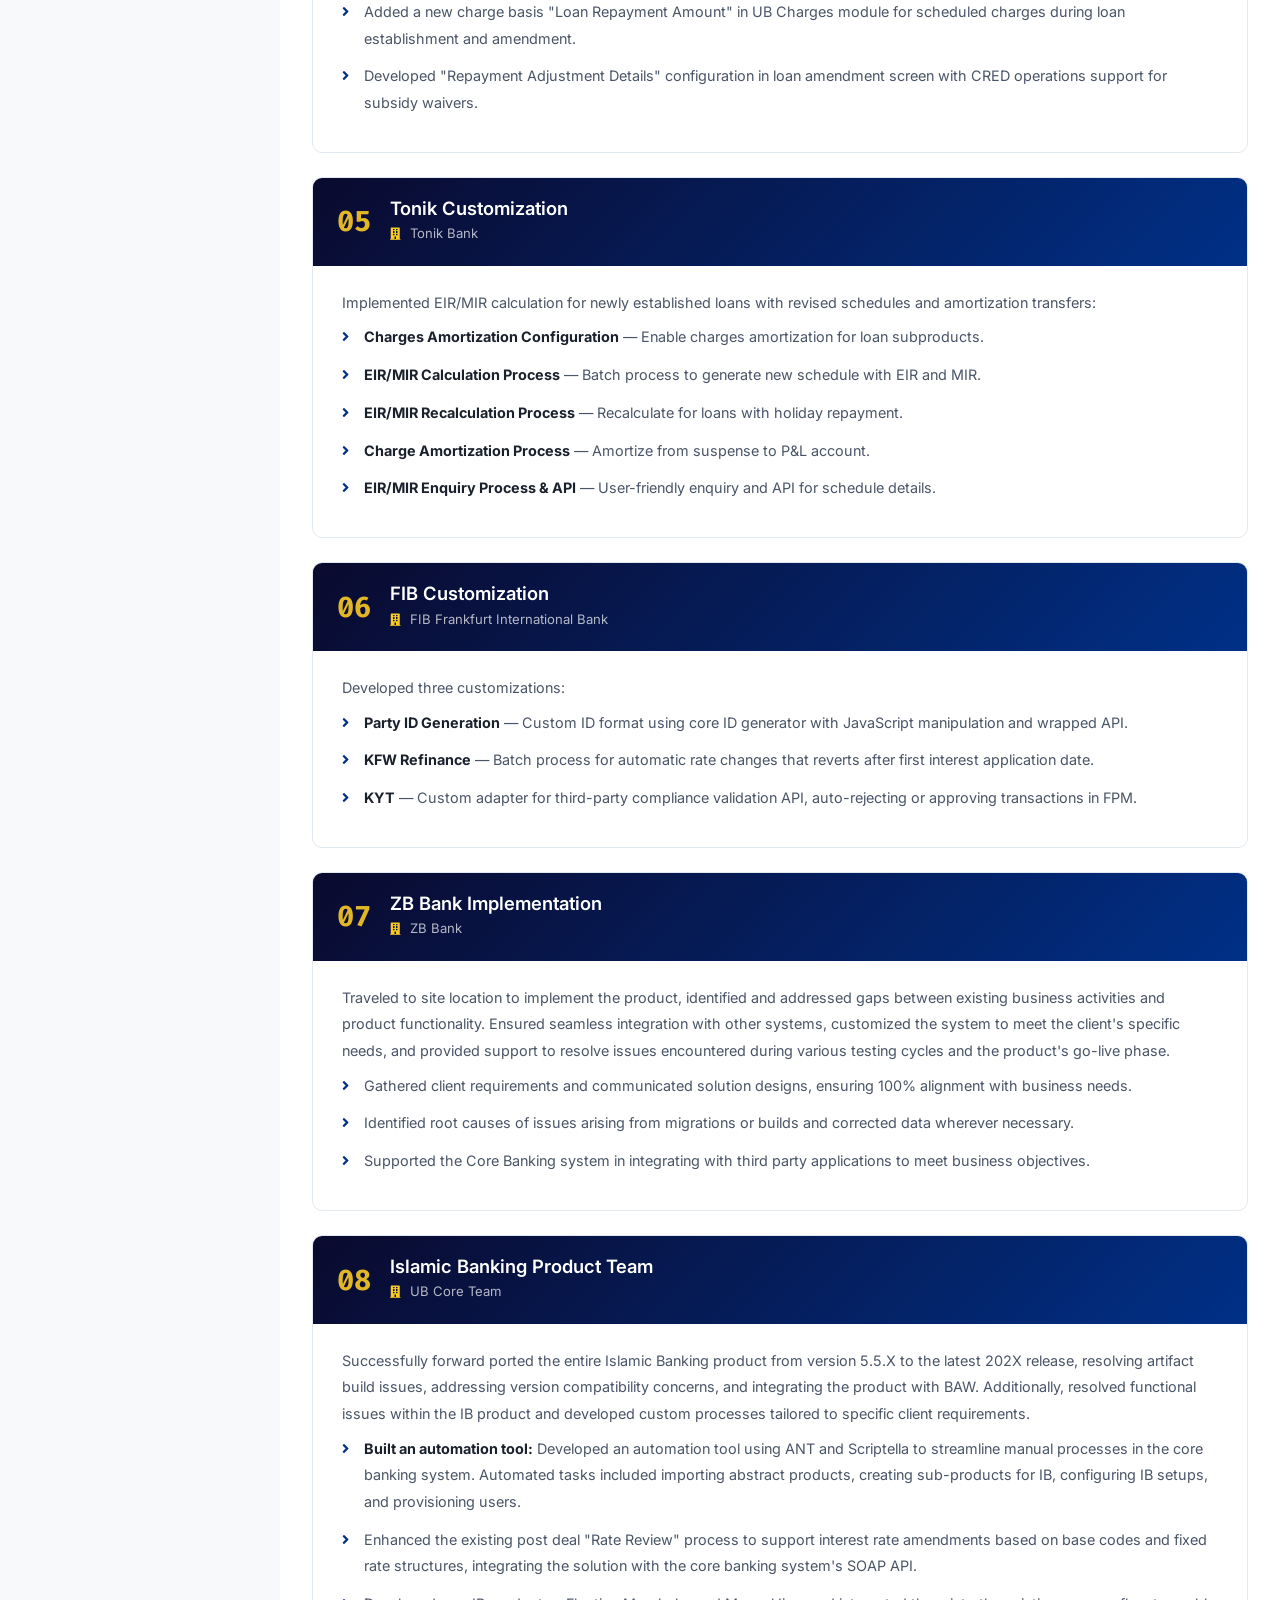
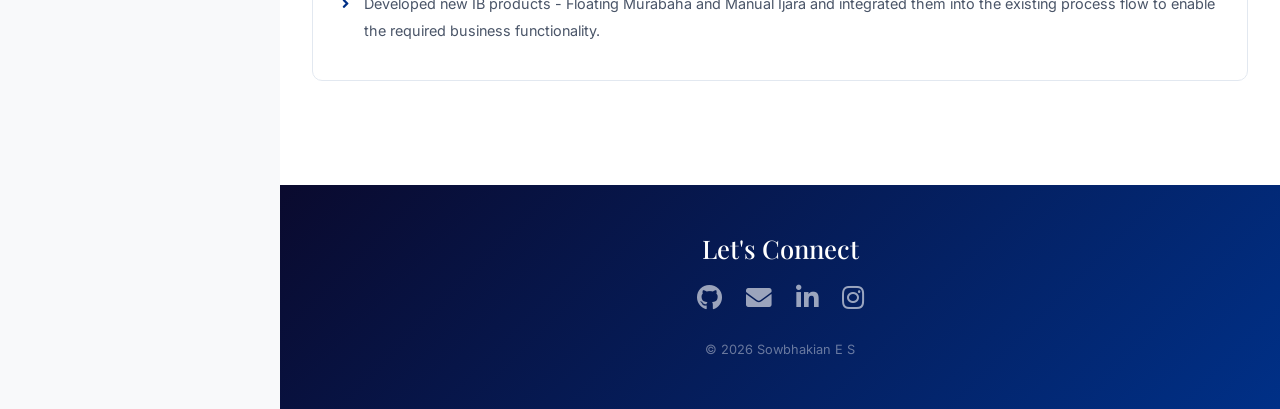
==== commit 75ad8a12: "[05/05/2026]" ====
--- a/index.html
+++ b/index.html
@@ -423,7 +423,7 @@
                         <div class="timeline-content">
                             <div class="timeline-header">
                                 <div class="timeline-period">
-                                    <span class="period-duration">1 yr 11 mos</span>
+                                    <!-- <span class="period-duration">1 yr 11 mos</span> -->
                                     <span class="period-dates">Aug 2023 – Feb 2025</span>
                                 </div>
                                 <div class="timeline-company">
@@ -447,7 +447,7 @@
                         <div class="timeline-content">
                             <div class="timeline-header">
                                 <div class="timeline-period">
-                                    <span class="period-duration">1 yr</span>
+                                    <!-- <span class="period-duration">1 yr</span> -->
                                     <span class="period-dates">Aug 2022 – Aug 2023</span>
                                 </div>
                                 <div class="timeline-company">
--- a/styles.css
+++ b/styles.css
@@ -1300,6 +1300,7 @@
     position: relative;
     color: #fff;
     padding: 5rem 2rem;
+    overflow: hidden;
 }
 
 .section-experience::before {
@@ -1852,6 +1853,10 @@
     .stat-number {
         font-size: 2rem;
     }
+
+    .section-experience {
+        padding: 4rem 1.5rem;
+    }
 }
 
 @media (max-width: 576px) {
@@ -1948,38 +1953,66 @@
     }
 
     .achievement-item {
-        padding: 1.5rem;
+        padding: 1.2rem;
     }
 
     .achievement-header-row {
-        gap: 1.2rem;
+        flex-direction: column;
+        gap: 1rem;
+        align-items: center;
     }
 
     .achievement-icon {
-        width: 50px;
-        height: 50px;
-        font-size: 1.2rem;
+        width: 48px;
+        height: 48px;
+        font-size: 1.1rem;
+    }
+
+    .achievement-main {
+        text-align: center;
     }
 
     .achievement-title {
-        font-size: 1rem;
+        font-size: 0.95rem;
+        justify-content: center;
+    }
+
+    .achievement-badge {
+        font-size: 0.65rem;
+        padding: 0.3rem 0.7rem;
     }
 
     .achievement-description {
-        font-size: 0.9rem;
+        font-size: 0.88rem;
+        line-height: 1.65;
+    }
+
+    .achievement-tags {
+        justify-content: center;
+        gap: 0.5rem;
+    }
+
+    .achievement-tag {
+        font-size: 0.7rem;
+        padding: 0.35rem 0.7rem;
     }
 
     .achievement-impact {
-        gap: 1.2rem;
-        padding: 1.2rem;
+        gap: 0.8rem;
+        padding: 1rem;
+        flex-wrap: wrap;
+    }
+
+    .impact-item {
+        min-width: 80px;
     }
 
     .impact-number {
-        font-size: 1.7rem;
+        font-size: 1.5rem;
     }
 
     .impact-label {
-        font-size: 0.7rem;
+        font-size: 0.65rem;
     }
 
     .hero-cta {
@@ -2036,19 +2069,28 @@
         font-size: 0.75rem;
     }
 
+    .section-experience {
+        padding: 3rem 1rem;
+        min-height: auto;
+    }
+
     .flight-journey-overlay {
-        padding: 0 1rem;
-        height: 120px;
+        padding: 0 0.5rem;
+        height: 100px;
     }
 
     .achievement-highlight-item .flight-journey-overlay {
-        height: 120px;
-        margin-top: 1.25rem;
-        padding: 0 0.5rem;
+        height: 100px;
+        margin-top: 1rem;
+        padding: 0 0.25rem;
     }
 
     .achievement-text {
         font-size: 0.88rem;
+    }
+
+    .achievement-highlight-item {
+        padding: 1rem;
     }
 
     .journey-marker {
@@ -2107,6 +2149,59 @@
         padding: 0 0.5rem;
     }
 
+    .section-achievements {
+        padding: 3rem 1rem;
+    }
+
+    .achievements-list {
+        gap: 1rem;
+    }
+
+    .achievement-item {
+        padding: 1rem;
+        border-radius: 10px;
+    }
+
+    .achievement-icon {
+        width: 44px;
+        height: 44px;
+        font-size: 1rem;
+    }
+
+    .achievement-title {
+        font-size: 0.9rem;
+        line-height: 1.3;
+    }
+
+    .achievement-description {
+        font-size: 0.85rem;
+        line-height: 1.6;
+    }
+
+    .achievement-badge {
+        font-size: 0.6rem;
+        padding: 0.25rem 0.6rem;
+        letter-spacing: 0.5px;
+    }
+
+    .achievement-tag {
+        font-size: 0.65rem;
+        padding: 0.3rem 0.6rem;
+    }
+
+    .achievement-impact {
+        padding: 0.8rem;
+        gap: 0.5rem;
+    }
+
+    .impact-number {
+        font-size: 1.3rem;
+    }
+
+    .impact-label {
+        font-size: 0.6rem;
+    }
+
     .section-header-with-image {
         flex-direction: column;
         align-items: center;
@@ -2120,6 +2215,30 @@
         align-self: center;
     }
 
+    .flight-journey-overlay {
+        height: 80px;
+        padding: 0 0.25rem;
+    }
+
+    .achievement-highlight-item .flight-journey-overlay {
+        height: 80px;
+        margin-top: 0.75rem;
+    }
+
+    .marker-label {
+        font-size: 0.5rem;
+        padding: 0.3rem 0.5rem;
+        letter-spacing: 1px;
+    }
+
+    .flight-path-svg {
+        height: 80px;
+    }
+
+    .achievement-highlight-item .flight-path-svg {
+        height: 80px;
+    }
+
     .hero-text-name {
         font-size: 1.75rem;
         word-break: break-word;
